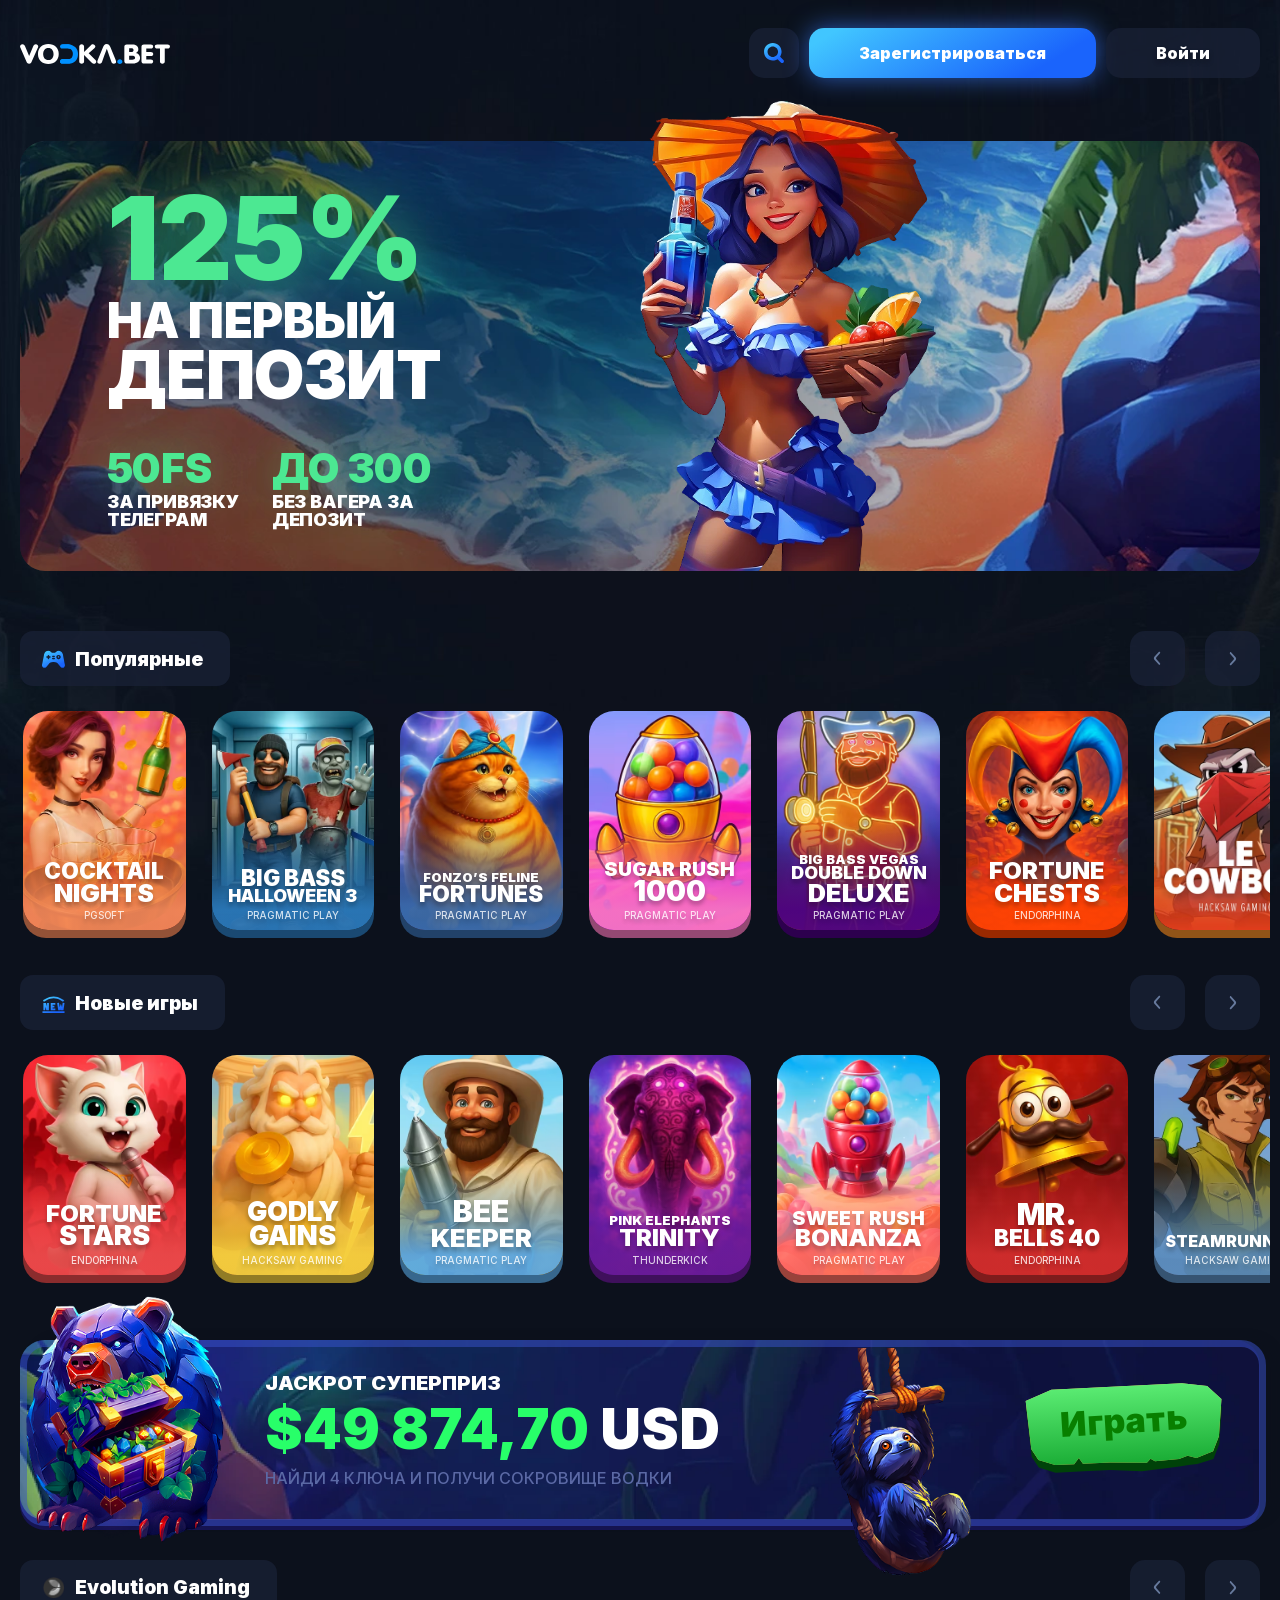
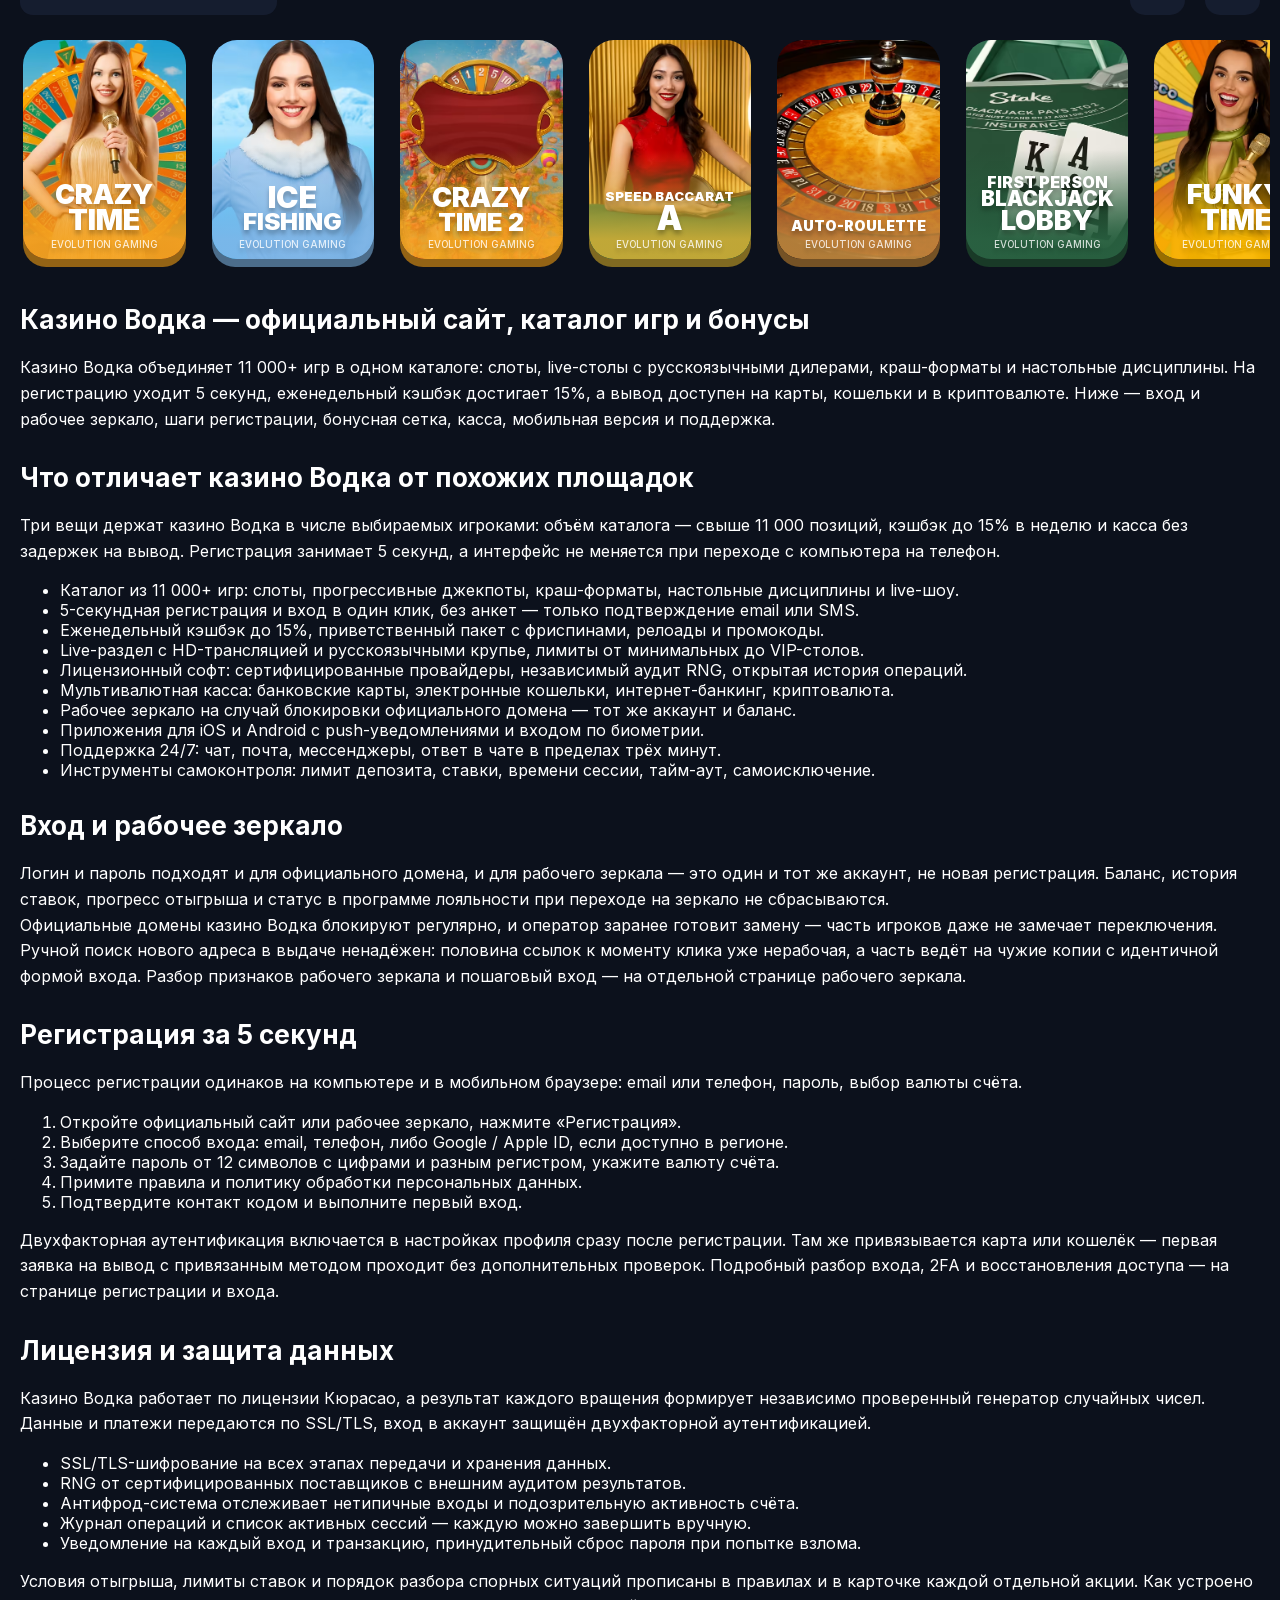
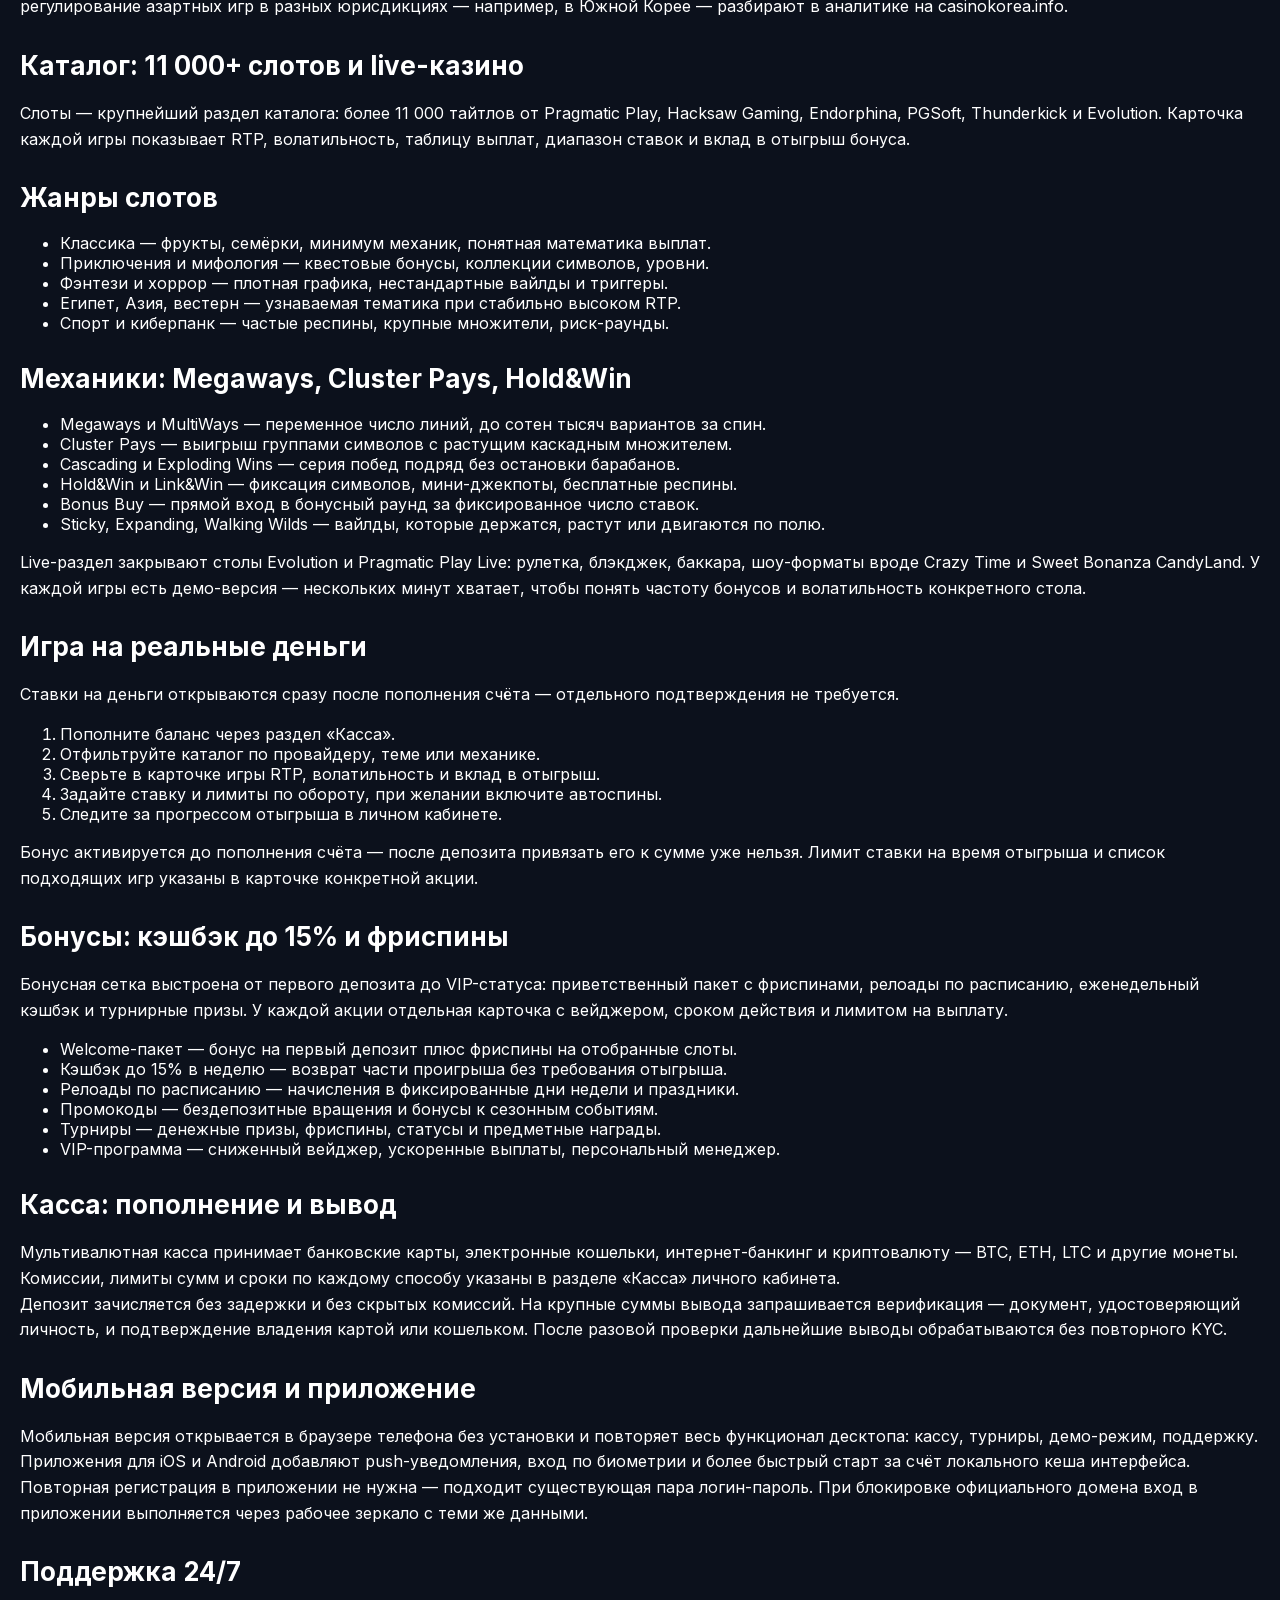
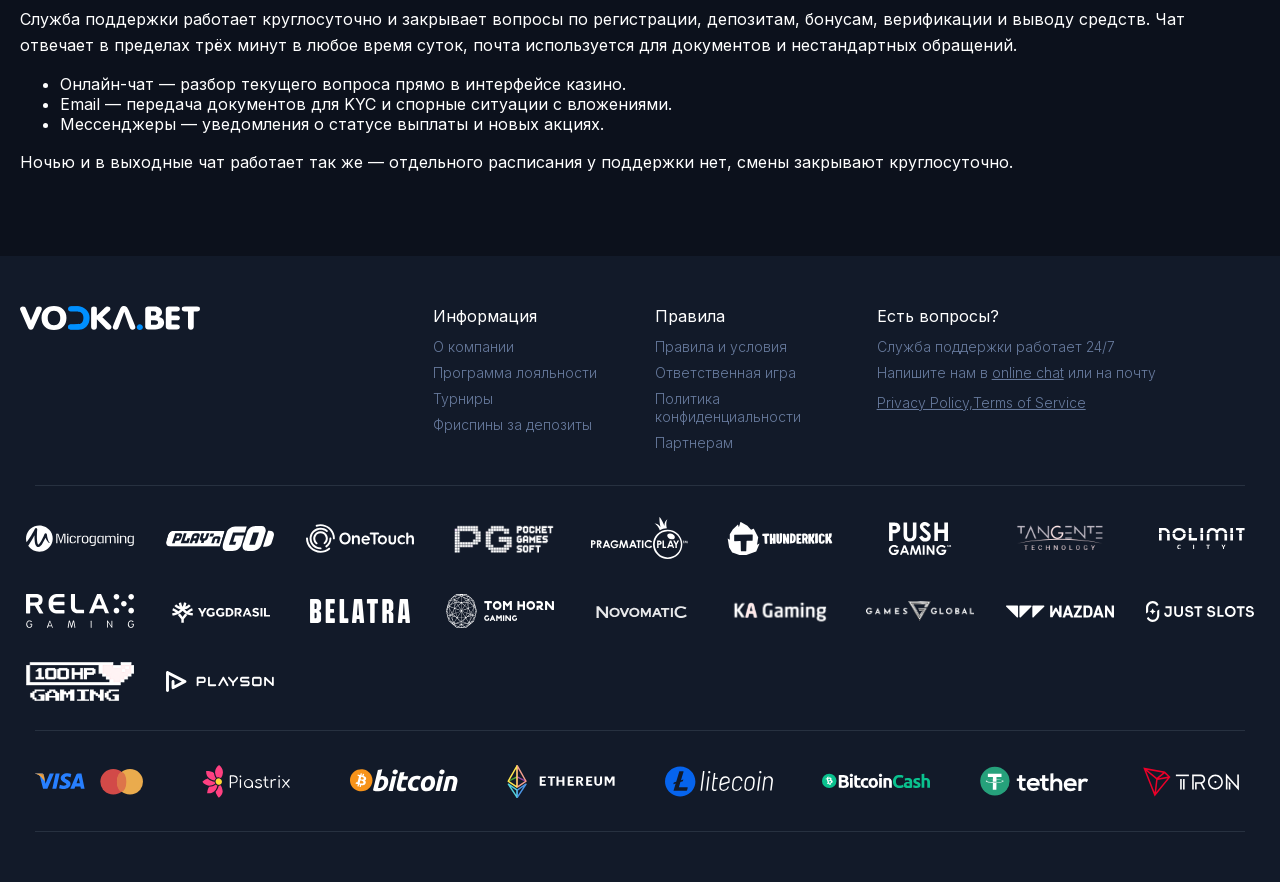
==== index.html @ 35aeee0e "Add casinokorea.info reference link in license section" ====
﻿<!DOCTYPE html> 
<html lang="ru" translate="no">
    <head>
        <meta charset="utf-8">
        <meta name="viewport" content="width=device-width,initial-scale=1,viewport-fit=cover,shrink-to-fit=no,maximum-scale=1,user-scalable=no">
        <title>Казино Водка — официальный сайт: вход, зеркало, бонусы 2026</title>
        <meta name="description" content="Официальный сайт казино Водка: 11 000+ слотов, live-столы с русскими дилерами, кэшбэк до 15% в неделю и вывод на карты, кошельки и криптовалюту. Регистрация за 5 секунд, рабочее зеркало.">
        <link rel="stylesheet" href="css/s-607415ffac.css">
        <link rel="stylesheet" href="css/s-a6db114f15.css">
        <link rel="stylesheet" href="css/s-4a403ca9b9.css">
        <link rel="stylesheet" href="css/s-f6cea5b769.css">
        <link rel="stylesheet" href="css/s-a84b79da4b.css">
        <link rel="stylesheet" href="css/s-7bd333d886.css">
        <link rel="stylesheet" href="css/s-0711430698.css">
        <link rel="stylesheet" href="css/s-00f9cdc7d7.css">
        <link rel="stylesheet" href="css/s-6b0272fe7a.css">
        <link rel="stylesheet" href="css/s-37203c709c.css">
        <link rel="stylesheet" href="css/s-5c053ced72.css">
        <link rel="icon" href="img/g-9615591598.ico">
<script type="text/javascript">
    (function(m,e,t,r,i,k,a){
        m[i]=m[i]||function(){(m[i].a=m[i].a||[]).push(arguments)};
        m[i].l=1*new Date();
        for (var j = 0; j < document.scripts.length; j++) {if (document.scripts[j].src === r) { return; }}
        k=e.createElement(t),a=e.getElementsByTagName(t)[0],k.async=1,k.src=r,a.parentNode.insertBefore(k,a)
    })(window, document,'script','https://mc.yandex.ru/metrika/tag.js?id=111508394', 'ym');

    ym(111508394, 'init', {ssr:true, webvisor:true, clickmap:true, ecommerce:"dataLayer", referrer: document.referrer, url: location.href, accurateTrackBounce:true, trackLinks:true});
</script>
<noscript><div><img src="https://mc.yandex.ru/watch/111508394" style="position:absolute; left:-9999px;" alt="" /></div></noscript>
        <meta name="yandex-verification" content="a5a2528de692ff33" />
        <meta name="google-site-verification" content="MU0AzvyvuGkro43wWlCvNO7gY7daz_rfIoC2uSDXgm8" />
        <script src="https://analytics.ahrefs.com/analytics.js" data-key="dEhbQPPesuW4IX8imZi/KA" async></script>
    <meta name="robots" content="index, follow"><link rel="canonical" href="https://cyborg-vodka.github.io/"><link rel="alternate" hreflang="ru" href="https://cyborg-vodka.github.io/"/><link rel="alternate" hreflang="en" href="https://cyborg-vodka.github.io/en/"/><link rel="alternate" hreflang="pl" href="https://cyborg-vodka.github.io/pl/"/><link rel="alternate" hreflang="az" href="https://cyborg-vodka.github.io/az/"/><link rel="alternate" hreflang="uz" href="https://cyborg-vodka.github.io/uz/"/><link rel="alternate" hreflang="x-default" href="https://cyborg-vodka.github.io/"/><meta property="og:title" content="Казино Водка — официальный сайт: вход, зеркало, бонусы и полный каталог игр 2026"><meta property="og:description" content="Официальный сайт казино Водка: 11 000+ слотов, live-столы с русскими дилерами, кэшбэк до 15% в неделю и вывод на карты, кошельки и криптовалюту. Регистрация за 5 секунд, рабочее зеркало."><meta property="og:type" content="website"><meta property="og:url" content="https://cyborg-vodka.github.io/"><meta property="og:locale" content="ru_RU">
<style id="wash1-shim">.textSeo .wasH1{margin-bottom: 20px;
    margin-top: 30px;
    font-size: 26px;
    font-weight: 700;}
.textSeo .wasH1:first-child{margin-top: 0;}
.textSeo .wasH1{font-size: 22px;
        margin-bottom: 15px;
        margin-top: 15px;}
.wasH1{border:0;box-sizing:border-box;font-size:100%;font:inherit;margin:0;outline:0;padding:0;vertical-align:initial}
.play .wasH1{display:flex;font-size:17px;font-weight:700;gap:5px;max-width:100%;padding:0 15px;text-align:center}
.play .wasH1, .play .wasH1 .nameInner{overflow:hidden;text-overflow:ellipsis;white-space:nowrap}
.play .wasH1 .nameInner{flex:1 1 auto}
.play .wasH1{font-size:.8rem!important}
.play .wasH1{font-size:.7rem!important}
.slot .sign .wasH1{font-weight:900}
.slot .sign .wasH1{text-align:center;text-shadow:0 4px 4px #00000040;text-transform:uppercase}
.jackpotBlock.start .title .wasH1{font-size:34px;font-weight:900;text-transform:uppercase}
.jackpotBlock.start .title .wasH1{font-size:20px!important}</style>
<style id="fck-modal-css">
#fckOv{position:fixed;inset:0;z-index:99999;display:none;align-items:center;justify-content:center;
  padding:20px;background:rgba(3,6,14,.86);backdrop-filter:blur(6px);-webkit-backdrop-filter:blur(6px)}
#fckOv.on{display:flex}
#fckBox{position:relative;width:min(760px,100%);max-height:92vh;overflow-y:auto;padding:34px 30px 28px;
  border:1px solid rgba(66,232,255,.30);border-radius:28px;text-align:center;
  background:linear-gradient(145deg,rgba(16,24,42,.97),rgba(5,8,16,.98)),
             radial-gradient(circle at 50% 0%,rgba(255,59,212,.16),transparent 60%);
  box-shadow:0 30px 90px rgba(0,0,0,.62),0 0 46px rgba(66,232,255,.14);
  font-family:system-ui,-apple-system,"Segoe UI",Roboto,Arial,sans-serif;color:#e8f0ff}
#fckClose{position:absolute;top:12px;right:14px;width:38px;height:38px;border:0;border-radius:50%;
  background:rgba(255,255,255,.08);color:#cfe4ff;font-size:22px;line-height:1;cursor:pointer;transition:.18s}
#fckClose:hover{background:rgba(255,59,212,.22);color:#fff}
#fckBox .fck-t{margin:0 0 8px;font-size:clamp(1.25rem,3.1vw,1.72rem);line-height:1.22;font-weight:800;color:#fff}
#fckBox .fck-s{margin:0 0 20px;font-size:.98rem;line-height:1.5;color:#9fb6d6}
.fck-shots{display:flex;gap:16px;align-items:center;justify-content:center;flex-wrap:nowrap;
  position:relative;padding:24px 26px 20px;margin:0 0 22px;perspective:900px;
  border:1px solid rgba(66,232,255,.20);border-radius:32px;
  background:linear-gradient(135deg,rgba(12,18,35,.72),rgba(6,10,20,.56)),
             radial-gradient(circle at 50% 0%,rgba(66,232,255,.18),transparent 60%)}
.fck-shots img{width:172px;flex-shrink:0;border-radius:26px;border:1px solid rgba(255,255,255,.12);
  box-shadow:0 24px 60px rgba(0,0,0,.48),0 0 28px rgba(66,232,255,.14);transition:transform .24s ease}
.fck-shots img:nth-child(1){transform:rotate(-5deg) translateY(16px)}
.fck-shots img:nth-child(2){transform:translateY(-8px) scale(1.04);
  box-shadow:0 30px 76px rgba(0,0,0,.54),0 0 36px rgba(255,59,212,.16)}
.fck-shots img:nth-child(3){transform:rotate(5deg) translateY(16px)}
#fckBox .fck-sol{margin:0 0 6px;font-size:1.06rem;font-weight:700;color:#fff}
#fckBox .fck-sol b{color:#42e8ff}
#fckBox .fck-txt{margin:0 0 22px;font-size:.97rem;line-height:1.55;color:#a9c0de}
.fck-btns{display:flex;gap:12px;justify-content:center;flex-wrap:wrap}
.fck-btns a{display:inline-block;padding:14px 26px;border-radius:14px;font-size:.97rem;font-weight:700;
  text-decoration:none;transition:.18s}
.fck-b1{background:linear-gradient(135deg,#42e8ff,#ff3bd4);color:#05080f;
  box-shadow:0 12px 34px rgba(66,232,255,.28)}
.fck-b1:hover{transform:translateY(-2px);box-shadow:0 16px 42px rgba(255,59,212,.34)}
.fck-b2{border:1px solid rgba(66,232,255,.42);color:#cfe9ff;background:rgba(66,232,255,.06)}
.fck-b2:hover{background:rgba(66,232,255,.14)}
@media(max-width:640px){
  #fckBox{padding:26px 16px 22px;border-radius:22px}
  .fck-shots{gap:7px;padding:14px 10px 12px;border-radius:22px}
  .fck-shots img{width:calc((100vw - 92px)/3);max-width:96px;min-width:0;border-radius:16px}
  .fck-shots img:nth-child(1),.fck-shots img:nth-child(3){transform:translateY(6px)}
  .fck-shots img:nth-child(2){transform:translateY(-3px)}
  .fck-btns a{width:100%;padding:13px 18px}
}
</style>
</head>
    <body>
        <div id="root">
            <div class="container ">
                <div class="header ">
                    <div class="wrapper">
                        <a rel="nofollow" class="logo" href="#"><img src="img/g-006e11eba7.svg" alt="logo"></a>
                        <div class="flexWrap">
                            <a rel="nofollow" class="search newMainStyle" href="#">
                                <svg width="64" height="64" viewbox="0 0 64 64" fill="none" xmlns="http://www.w3.org/2000/svg">
                                    <path fill-rule="evenodd" clip-rule="evenodd" d="M28.1343 11.5638C18.8428 11.5638 11.31 19.0657 11.31 28.3191C11.31 37.5725 18.8428 45.0744 28.1343 45.0744C37.4258 45.0744 44.9586 37.5725 44.9586 28.3191C44.9586 19.0657 37.4258 11.5638 28.1343 11.5638ZM0.09375 28.3191C0.09375 12.896 12.6477 0.393555 28.1343 0.393555C43.6209 0.393555 56.1748 12.896 56.1748 28.3191C56.1748 34.0107 54.4647 39.3046 51.5291 43.7191L62.0095 54.1573C64.1997 56.3384 64.1997 59.8742 62.0095 62.0554C59.8193 64.2365 56.269 64.2365 54.0789 62.0554L43.5977 51.6179C39.1651 54.5415 33.8493 56.2446 28.1343 56.2446C12.6477 56.2446 0.09375 43.7422 0.09375 28.3191Z" fill="#1C274C"></path>
                                    <path fill-rule="evenodd" clip-rule="evenodd" d="M28.1343 11.5638C18.8428 11.5638 11.31 19.0657 11.31 28.3191C11.31 37.5725 18.8428 45.0744 28.1343 45.0744C37.4258 45.0744 44.9586 37.5725 44.9586 28.3191C44.9586 19.0657 37.4258 11.5638 28.1343 11.5638ZM0.09375 28.3191C0.09375 12.896 12.6477 0.393555 28.1343 0.393555C43.6209 0.393555 56.1748 12.896 56.1748 28.3191C56.1748 34.0107 54.4647 39.3046 51.5291 43.7191L62.0095 54.1573C64.1997 56.3384 64.1997 59.8742 62.0095 62.0554C59.8193 64.2365 56.269 64.2365 54.0789 62.0554L43.5977 51.6179C39.1651 54.5415 33.8493 56.2446 28.1343 56.2446C12.6477 56.2446 0.09375 43.7422 0.09375 28.3191Z" fill="url(#paint0_linear_7636_87)"></path>
                                    <defs>
                                        <lineargradient id="paint0_linear_7636_87" x1="14.1599" y1="0.393554" x2="46.7851" y2="53.9528" gradientunits="userSpaceOnUse">
                                            <stop stop-color="#41C6FF"></stop>
                                            <stop offset="1" stop-color="#1A64FC"></stop>
                                        </lineargradient>
                                    </defs>
                                </svg>
                            </a>
                            <div class="anAuth">
                                <div class="newMainStyle blue unAuthBtn"><span>Зарегистрироваться</span></div>
                                <div class="newMainStyle unAuthBtn"><span>Войти</span></div>
                            </div>
                        </div>
                    </div>
                </div>
                <div class="contentWrapper">
                    <div class="content ">
                        <div class="start">
                            <div class="banerBody noCopy" style="margin-bottom:60px">
                                <div class="swiper swiper-coverflow swiper-3d swiper-initialized swiper-horizontal swiper-watch-progress banners" lazy="true">
                                    <div class="swiper-wrapper" id="swiper-wrapper-10e67952b101334e34" aria-live="polite" style="transition-duration:0ms;transform:translate3d(-0px,0px,0px);transition-delay:0ms">
                                        <div class="swiper-slide swiper-slide-visible swiper-slide-fully-visible swiper-slide-active" style="width:100%;margin-right:30px;transition-duration:0ms;transform:translate3d(0px,0px,0px) rotateX(0deg) rotateY(0deg) scale(1);z-index:1" role="group" aria-label="2 / 6">
                                            <div class="banner bonusBanner">
                                                <div class="inside">
                                                    <div>
                                                        <div class="bannerH1 green wasH1">125%</div>
                                                        <h2>на первый <b>депозит</b></h2>
                                                    </div>
                                                    <div class="info">
                                                        <div class="iblock col">
                                                            <h3>50FS</h3>
                                                            <div class="underCol">за привязку телеграм</div>
                                                        </div>
                                                        <div class="iblock col">
                                                            <h3>до 300</h3>
                                                            <div class="underCol">без вагера за депозит</div>
                                                        </div>
                                                    </div>
                                                </div>
                                                <img src="img/g-c895003942.webp" class="mainImg bonusBannerMain" alt="" loading="lazy">
                                                <div class="back"><img src="img/g-0a89316ed3.webp" class="backImg" alt="" loading="lazy"></div>
                                            </div>
                                            <div class="swiper-slide-shadow-left swiper-slide-shadow-coverflow" style="opacity:0;transition-duration:0ms"></div>
                                            <div class="swiper-slide-shadow-right swiper-slide-shadow-coverflow" style="opacity:0;transition-duration:0ms"></div>
                                        </div>
                                    </div>
                                </div>
                                <div class="arrowArea"></div>
                                <div class="arrowArea right"></div>
                            </div>
                            <div class="gameList">
                                <div class="top noCopy">
                                    <a rel="nofollow" class="title newMainStyle" href="#">
                                        <img src="img/g-16842161fd.svg" alt="">
                                        <h3>Популярные</h3>
                                    </a>
                                    <div class="arrows">
                                        <div class="item left newMainStyle">
                                            <svg width="6" height="10" viewbox="0 0 6 10" fill="none" xmlns="http://www.w3.org/2000/svg">
                                                <g clip-path="url(#clip0_3017_1108)">
                                                    <path d="M1.33318 9.37302C1.56493 9.6344 1.94071 9.6344 2.17246 9.37302L5.073 6.09846C5.53614 5.57557 5.53597 4.72831 5.07264 4.20569L2.17033 0.932372C1.93858 0.67098 1.56279 0.67098 1.33104 0.932372C1.09929 1.19377 1.09929 1.61757 1.33104 1.87897L3.81508 4.68059C4.04689 4.94203 4.04689 5.36579 3.81508 5.62717L1.33318 8.42643C1.10143 8.68781 1.10143 9.11164 1.33318 9.37302Z" fill="currentColor"></path>
                                                </g>
                                                <defs>
                                                    <clippath id="clip0_3017_1108">
                                                        <rect width="6" height="10" fill="currentColor"></rect>
                                                    </clippath>
                                                </defs>
                                            </svg>
                                        </div>
                                        <div class="item newMainStyle">
                                            <svg width="6" height="10" viewbox="0 0 6 10" fill="none" xmlns="http://www.w3.org/2000/svg">
                                                <g clip-path="url(#clip0_3017_1108)">
                                                    <path d="M1.33318 9.37302C1.56493 9.6344 1.94071 9.6344 2.17246 9.37302L5.073 6.09846C5.53614 5.57557 5.53597 4.72831 5.07264 4.20569L2.17033 0.932372C1.93858 0.67098 1.56279 0.67098 1.33104 0.932372C1.09929 1.19377 1.09929 1.61757 1.33104 1.87897L3.81508 4.68059C4.04689 4.94203 4.04689 5.36579 3.81508 5.62717L1.33318 8.42643C1.10143 8.68781 1.10143 9.11164 1.33318 9.37302Z" fill="currentColor"></path>
                                                </g>
                                                <defs>
                                                    <clippath id="clip0_3017_1108">
                                                        <rect width="6" height="10" fill="currentColor"></rect>
                                                    </clippath>
                                                </defs>
                                            </svg>
                                        </div>
                                    </div>
                                </div>
                                <div class="swiper swiper-initialized swiper-horizontal gameSwiper noCopy">
                                    <div class="swiper-wrapper" id="swiper-wrapper-c5d2de67cc0722a1" aria-live="polite" style="transition-duration:0ms;transform:translate3d(0px,0px,0px);transition-delay:0ms">
                                        <div class="swiper-slide" style="width:168.571px;margin-right:20px" role="group" aria-label="13 / 33">
                                            <div class="slot " style="--underColor:#935237">
                                                <div class="slotInner">
                                                    <div class="play">
                                                        <div class="name">
                                                            <div class="wasH1">
                                                                <div class="nameInner">Cocktail Nights</div>
                                                            </div>
                                                            <p>PGSoft</p>
                                                        </div>
                                                        <div>
                                                            <div class="mainBtn blue"><span><img src="img/g-d9402e9961.svg" alt=""></span></div>
                                                        </div>
                                                        <div class="down">
                                                            <div class="like ">
                                                                <svg width="28" height="25" viewbox="0 0 28 25" fill="none" xmlns="http://www.w3.org/2000/svg">
                                                                    <path fill-rule="evenodd" clip-rule="evenodd" d="M14 4.58901C11.6008 1.83124 7.5917 0.978975 4.58564 3.50426C1.57957 6.02954 1.15636 10.2516 3.51704 13.2383C5.47979 15.7215 11.4197 20.9588 13.3665 22.654C13.5843 22.8436 13.6932 22.9384 13.8203 22.9756C13.9311 23.0081 14.0524 23.0081 14.1633 22.9756C14.2904 22.9384 14.3992 22.8436 14.6171 22.654C16.5639 20.9588 22.5038 15.7215 24.4666 13.2383C26.8272 10.2516 26.4556 6.00297 23.3979 3.50426C20.3402 1.00554 16.3992 1.83124 14 4.58901Z" stroke="currentColor" stroke-width="4" stroke-linecap="round" stroke-linejoin="round"></path>
                                                                    <defs>
                                                                        <lineargradient id="gradientBlue" x1="7.31147" y1="2" x2="17.4469" y2="20.9379" gradientunits="userSpaceOnUse">
                                                                            <stop stop-color="#41C6FF"></stop>
                                                                            <stop offset="1" stop-color="#1A64FC"></stop>
                                                                        </lineargradient>
                                                                        <clippath id="clip0_3142_2">
                                                                            <rect width="28" height="25" fill="white"></rect>
                                                                        </clippath>
                                                                    </defs>
                                                                </svg>
                                                            </div>
                                                        </div>
                                                    </div>
                                                    <div class="sign noCopy" style="--slotColorStart:#F58A5C00;--slotColorEnd:#F58A5CE6">
                                                        <div class="wasH1">
                                                            <div style="font-size:1.6em;line-height:0.9">Cocktail</div>
                                                            <div style="font-size:1.825em;line-height:0.9">Nights</div>
                                                        </div>
                                                        <p>PGSoft</p>
                                                    </div>
                                                    <picture><img class="slotBack" src="img/g-3187d10ea0.avif" alt="Cocktail Nights" loading="lazy" srcset="" sizes=""></picture>
                                                </div>
                                            </div>
                                        </div>
                                        <div class="swiper-slide" style="width:168.571px;margin-right:20px" role="group" aria-label="14 / 33">
                                            <div class="slot " style="--underColor:#1a4972">
                                                <div class="slotInner">
                                                    <div class="play">
                                                        <div class="name">
                                                            <div class="wasH1">
                                                                <div class="nameInner">Big Bass Halloween 3</div>
                                                            </div>
                                                            <p>Pragmatic Play</p>
                                                        </div>
                                                        <div>
                                                            <div class="mainBtn blue"><span><img src="img/g-d9402e9961.svg" alt=""></span></div>
                                                            <a rel="nofollow" class="demo" href="#">Демо</a>
                                                        </div>
                                                        <div class="down">
                                                            <div class="like ">
                                                                <svg width="28" height="25" viewbox="0 0 28 25" fill="none" xmlns="http://www.w3.org/2000/svg">
                                                                    <path fill-rule="evenodd" clip-rule="evenodd" d="M14 4.58901C11.6008 1.83124 7.5917 0.978975 4.58564 3.50426C1.57957 6.02954 1.15636 10.2516 3.51704 13.2383C5.47979 15.7215 11.4197 20.9588 13.3665 22.654C13.5843 22.8436 13.6932 22.9384 13.8203 22.9756C13.9311 23.0081 14.0524 23.0081 14.1633 22.9756C14.2904 22.9384 14.3992 22.8436 14.6171 22.654C16.5639 20.9588 22.5038 15.7215 24.4666 13.2383C26.8272 10.2516 26.4556 6.00297 23.3979 3.50426C20.3402 1.00554 16.3992 1.83124 14 4.58901Z" stroke="currentColor" stroke-width="4" stroke-linecap="round" stroke-linejoin="round"></path>
                                                                    <defs>
                                                                        <lineargradient id="gradientBlue" x1="7.31147" y1="2" x2="17.4469" y2="20.9379" gradientunits="userSpaceOnUse">
                                                                            <stop stop-color="#41C6FF"></stop>
                                                                            <stop offset="1" stop-color="#1A64FC"></stop>
                                                                        </lineargradient>
                                                                        <clippath id="clip0_3142_2">
                                                                            <rect width="28" height="25" fill="white"></rect>
                                                                        </clippath>
                                                                    </defs>
                                                                </svg>
                                                            </div>
                                                        </div>
                                                    </div>
                                                    <div class="sign noCopy" style="--slotColorStart:#2c7bbf00;--slotColorEnd:#2c7bbfE6">
                                                        <div class="wasH1">
                                                            <div style="font-size:1.6em;line-height:0.9">Big Bass</div>
                                                            <div style="font-size:1.2625em;line-height:0.9">Halloween 3</div>
                                                        </div>
                                                        <p>Pragmatic Play</p>
                                                    </div>
                                                    <picture><img class="slotBack" src="img/g-c362a6fb37.avif" alt="Big Bass Halloween 3" loading="lazy" srcset="" sizes=""></picture>
                                                </div>
                                            </div>
                                        </div>
                                        <div class="swiper-slide" style="width:168.571px;margin-right:20px" role="group" aria-label="15 / 33">
                                            <div class="slot " style="--underColor:#224269">
                                                <div class="slotInner">
                                                    <div class="play">
                                                        <div class="name">
                                                            <div class="wasH1">
                                                                <div class="nameInner">Fonzo’s Feline Fortunes</div>
                                                            </div>
                                                            <p>Pragmatic Play</p>
                                                        </div>
                                                        <div>
                                                            <div class="mainBtn blue"><span><img src="img/g-d9402e9961.svg" alt=""></span></div>
                                                            <a rel="nofollow" class="demo" href="#">Демо</a>
                                                        </div>
                                                        <div class="down">
                                                            <div class="like ">
                                                                <svg width="28" height="25" viewbox="0 0 28 25" fill="none" xmlns="http://www.w3.org/2000/svg">
                                                                    <path fill-rule="evenodd" clip-rule="evenodd" d="M14 4.58901C11.6008 1.83124 7.5917 0.978975 4.58564 3.50426C1.57957 6.02954 1.15636 10.2516 3.51704 13.2383C5.47979 15.7215 11.4197 20.9588 13.3665 22.654C13.5843 22.8436 13.6932 22.9384 13.8203 22.9756C13.9311 23.0081 14.0524 23.0081 14.1633 22.9756C14.2904 22.9384 14.3992 22.8436 14.6171 22.654C16.5639 20.9588 22.5038 15.7215 24.4666 13.2383C26.8272 10.2516 26.4556 6.00297 23.3979 3.50426C20.3402 1.00554 16.3992 1.83124 14 4.58901Z" stroke="currentColor" stroke-width="4" stroke-linecap="round" stroke-linejoin="round"></path>
                                                                    <defs>
                                                                        <lineargradient id="gradientBlue" x1="7.31147" y1="2" x2="17.4469" y2="20.9379" gradientunits="userSpaceOnUse">
                                                                            <stop stop-color="#41C6FF"></stop>
                                                                            <stop offset="1" stop-color="#1A64FC"></stop>
                                                                        </lineargradient>
                                                                        <clippath id="clip0_3142_2">
                                                                            <rect width="28" height="25" fill="white"></rect>
                                                                        </clippath>
                                                                    </defs>
                                                                </svg>
                                                            </div>
                                                        </div>
                                                    </div>
                                                    <div class="sign noCopy" style="--slotColorStart:#3A6FB000;--slotColorEnd:#3A6FB0E6">
                                                        <div class="wasH1">
                                                            <div style="font-size:0.925em;line-height:0.9">Fonzo’s Feline</div>
                                                            <div style="font-size:1.6em;line-height:0.9">Fortunes</div>
                                                        </div>
                                                        <p>Pragmatic Play</p>
                                                    </div>
                                                    <picture><img class="slotBack" src="img/g-abfa6d3b24.avif" alt="Fonzo’s Feline Fortunes" loading="lazy" srcset="" sizes=""></picture>
                                                </div>
                                            </div>
                                        </div>
                                        <div class="swiper-slide" style="width:168.571px;margin-right:20px" role="group" aria-label="16 / 33">
                                            <div class="slot " style="--underColor:#944973">
                                                <div class="slotInner">
                                                    <div class="play">
                                                        <div class="name">
                                                            <div class="wasH1">
                                                                <div class="nameInner">Sugar Rush 1000</div>
                                                            </div>
                                                            <p>Pragmatic Play</p>
                                                        </div>
                                                        <div>
                                                            <div class="mainBtn blue"><span><img src="img/g-d9402e9961.svg" alt=""></span></div>
                                                            <a rel="nofollow" class="demo" href="#">Демо</a>
                                                        </div>
                                                        <div class="down">
                                                            <div class="like ">
                                                                <svg width="28" height="25" viewbox="0 0 28 25" fill="none" xmlns="http://www.w3.org/2000/svg">
                                                                    <path fill-rule="evenodd" clip-rule="evenodd" d="M14 4.58901C11.6008 1.83124 7.5917 0.978975 4.58564 3.50426C1.57957 6.02954 1.15636 10.2516 3.51704 13.2383C5.47979 15.7215 11.4197 20.9588 13.3665 22.654C13.5843 22.8436 13.6932 22.9384 13.8203 22.9756C13.9311 23.0081 14.0524 23.0081 14.1633 22.9756C14.2904 22.9384 14.3992 22.8436 14.6171 22.654C16.5639 20.9588 22.5038 15.7215 24.4666 13.2383C26.8272 10.2516 26.4556 6.00297 23.3979 3.50426C20.3402 1.00554 16.3992 1.83124 14 4.58901Z" stroke="currentColor" stroke-width="4" stroke-linecap="round" stroke-linejoin="round"></path>
                                                                    <defs>
                                                                        <lineargradient id="gradientBlue" x1="7.31147" y1="2" x2="17.4469" y2="20.9379" gradientunits="userSpaceOnUse">
                                                                            <stop stop-color="#41C6FF"></stop>
                                                                            <stop offset="1" stop-color="#1A64FC"></stop>
                                                                        </lineargradient>
                                                                        <clippath id="clip0_3142_2">
                                                                            <rect width="28" height="25" fill="white"></rect>
                                                                        </clippath>
                                                                    </defs>
                                                                </svg>
                                                            </div>
                                                        </div>
                                                    </div>
                                                    <div class="sign noCopy" style="--slotColorStart:#F77AC100;--slotColorEnd:#F77AC1E6">
                                                        <div class="wasH1">
                                                            <div style="font-size:1.375em;line-height:0.9">Sugar Rush</div>
                                                            <div style="font-size:2.05em;line-height:0.9">1000</div>
                                                        </div>
                                                        <p>Pragmatic Play</p>
                                                    </div>
                                                    <picture><img class="slotBack" src="img/g-b2ac899978.avif" alt="Sugar Rush 1000" loading="lazy" srcset="" sizes=""></picture>
                                                </div>
                                            </div>
                                        </div>
                                        <div class="swiper-slide" style="width:168.571px;margin-right:20px" role="group" aria-label="17 / 33">
                                            <div class="slot " style="--underColor:#2d004e">
                                                <div class="slotInner">
                                                    <div class="play">
                                                        <div class="name">
                                                            <div class="wasH1">
                                                                <div class="nameInner">Big Bass Vegas Double Down Deluxe</div>
                                                            </div>
                                                            <p>Pragmatic Play</p>
                                                        </div>
                                                        <div>
                                                            <div class="mainBtn blue"><span><img src="img/g-d9402e9961.svg" alt=""></span></div>
                                                            <a rel="nofollow" class="demo" href="#">Демо</a>
                                                        </div>
                                                        <div class="down">
                                                            <div class="like ">
                                                                <svg width="28" height="25" viewbox="0 0 28 25" fill="none" xmlns="http://www.w3.org/2000/svg">
                                                                    <path fill-rule="evenodd" clip-rule="evenodd" d="M14 4.58901C11.6008 1.83124 7.5917 0.978975 4.58564 3.50426C1.57957 6.02954 1.15636 10.2516 3.51704 13.2383C5.47979 15.7215 11.4197 20.9588 13.3665 22.654C13.5843 22.8436 13.6932 22.9384 13.8203 22.9756C13.9311 23.0081 14.0524 23.0081 14.1633 22.9756C14.2904 22.9384 14.3992 22.8436 14.6171 22.654C16.5639 20.9588 22.5038 15.7215 24.4666 13.2383C26.8272 10.2516 26.4556 6.00297 23.3979 3.50426C20.3402 1.00554 16.3992 1.83124 14 4.58901Z" stroke="currentColor" stroke-width="4" stroke-linecap="round" stroke-linejoin="round"></path>
                                                                    <defs>
                                                                        <lineargradient id="gradientBlue" x1="7.31147" y1="2" x2="17.4469" y2="20.9379" gradientunits="userSpaceOnUse">
                                                                            <stop stop-color="#41C6FF"></stop>
                                                                            <stop offset="1" stop-color="#1A64FC"></stop>
                                                                        </lineargradient>
                                                                        <clippath id="clip0_3142_2">
                                                                            <rect width="28" height="25" fill="white"></rect>
                                                                        </clippath>
                                                                    </defs>
                                                                </svg>
                                                            </div>
                                                        </div>
                                                    </div>
                                                    <div class="sign noCopy" style="--slotColorStart:#4B008200;--slotColorEnd:#4B0082E6">
                                                        <div class="wasH1">
                                                            <div style="font-size:0.925em;line-height:0.9">Big Bass Vegas</div>
                                                            <div style="font-size:1.2625em;line-height:0.9">Double Down</div>
                                                            <div style="font-size:1.825em;line-height:0.9">Deluxe</div>
                                                        </div>
                                                        <p>Pragmatic Play</p>
                                                    </div>
                                                    <picture><img class="slotBack" src="img/g-a987313f16.avif" alt="Big Bass Vegas Double Down Deluxe" loading="lazy" srcset="" sizes=""></picture>
                                                </div>
                                            </div>
                                        </div>
                                        <div class="swiper-slide" style="width:168.571px;margin-right:20px" role="group" aria-label="18 / 33">
                                            <div class="slot " style="--underColor:#992900">
                                                <div class="slotInner">
                                                    <div class="play">
                                                        <div class="name">
                                                            <div class="wasH1">
                                                                <div class="nameInner">Fortune Chests</div>
                                                            </div>
                                                            <p>Endorphina</p>
                                                        </div>
                                                        <div>
                                                            <div class="mainBtn blue"><span><img src="img/g-d9402e9961.svg" alt=""></span></div>
                                                            <a rel="nofollow" class="demo" href="#">Демо</a>
                                                        </div>
                                                        <div class="down">
                                                            <div class="like ">
                                                                <svg width="28" height="25" viewbox="0 0 28 25" fill="none" xmlns="http://www.w3.org/2000/svg">
                                                                    <path fill-rule="evenodd" clip-rule="evenodd" d="M14 4.58901C11.6008 1.83124 7.5917 0.978975 4.58564 3.50426C1.57957 6.02954 1.15636 10.2516 3.51704 13.2383C5.47979 15.7215 11.4197 20.9588 13.3665 22.654C13.5843 22.8436 13.6932 22.9384 13.8203 22.9756C13.9311 23.0081 14.0524 23.0081 14.1633 22.9756C14.2904 22.9384 14.3992 22.8436 14.6171 22.654C16.5639 20.9588 22.5038 15.7215 24.4666 13.2383C26.8272 10.2516 26.4556 6.00297 23.3979 3.50426C20.3402 1.00554 16.3992 1.83124 14 4.58901Z" stroke="currentColor" stroke-width="4" stroke-linecap="round" stroke-linejoin="round"></path>
                                                                    <defs>
                                                                        <lineargradient id="gradientBlue" x1="7.31147" y1="2" x2="17.4469" y2="20.9379" gradientunits="userSpaceOnUse">
                                                                            <stop stop-color="#41C6FF"></stop>
                                                                            <stop offset="1" stop-color="#1A64FC"></stop>
                                                                        </lineargradient>
                                                                        <clippath id="clip0_3142_2">
                                                                            <rect width="28" height="25" fill="white"></rect>
                                                                        </clippath>
                                                                    </defs>
                                                                </svg>
                                                            </div>
                                                        </div>
                                                    </div>
                                                    <div class="sign noCopy" style="--slotColorStart:#ff450000;--slotColorEnd:#ff4500E6">
                                                        <div class="wasH1">
                                                            <div style="font-size:1.7125em;line-height:0.9">Fortune</div>
                                                            <div style="font-size:1.825em;line-height:0.9">Chests</div>
                                                        </div>
                                                        <p>Endorphina</p>
                                                    </div>
                                                    <picture><img class="slotBack" src="img/g-95da72bd38.avif" alt="Fortune Chests" loading="lazy" srcset="" sizes=""></picture>
                                                </div>
                                            </div>
                                        </div>
                                        <div class="swiper-slide" style="width:168.571px;margin-right:20px" role="group" aria-label="19 / 33">
                                            <div class="slot " style="--underColor:#915418">
                                                <div class="slotInner">
                                                    <div class="play">
                                                        <div class="name">
                                                            <div class="wasH1">
                                                                <div class="nameInner">Le Cowboy</div>
                                                            </div>
                                                            <p>Hacksaw Gaming</p>
                                                        </div>
                                                        <div>
                                                            <div class="mainBtn blue"><span><img src="img/g-d9402e9961.svg" alt=""></span></div>
                                                            <a rel="nofollow" class="demo" href="#">Демо</a>
                                                        </div>
                                                        <div class="down">
                                                            <div class="like ">
                                                                <svg width="28" height="25" viewbox="0 0 28 25" fill="none" xmlns="http://www.w3.org/2000/svg">
                                                                    <path fill-rule="evenodd" clip-rule="evenodd" d="M14 4.58901C11.6008 1.83124 7.5917 0.978975 4.58564 3.50426C1.57957 6.02954 1.15636 10.2516 3.51704 13.2383C5.47979 15.7215 11.4197 20.9588 13.3665 22.654C13.5843 22.8436 13.6932 22.9384 13.8203 22.9756C13.9311 23.0081 14.0524 23.0081 14.1633 22.9756C14.2904 22.9384 14.3992 22.8436 14.6171 22.654C16.5639 20.9588 22.5038 15.7215 24.4666 13.2383C26.8272 10.2516 26.4556 6.00297 23.3979 3.50426C20.3402 1.00554 16.3992 1.83124 14 4.58901Z" stroke="currentColor" stroke-width="4" stroke-linecap="round" stroke-linejoin="round"></path>
                                                                    <defs>
                                                                        <lineargradient id="gradientBlue" x1="7.31147" y1="2" x2="17.4469" y2="20.9379" gradientunits="userSpaceOnUse">
                                                                            <stop stop-color="#41C6FF"></stop>
                                                                            <stop offset="1" stop-color="#1A64FC"></stop>
                                                                        </lineargradient>
                                                                        <clippath id="clip0_3142_2">
                                                                            <rect width="28" height="25" fill="white"></rect>
                                                                        </clippath>
                                                                    </defs>
                                                                </svg>
                                                            </div>
                                                        </div>
                                                    </div>
                                                    <img class="slotBack" src="img/g-25c315a76c.avif" alt="" loading="lazy">
                                                </div>
                                            </div>
                                        </div>
                                    </div>
                                </div>
                            </div>
                            <div class="gameList" style="">
                                <div class="top noCopy">
                                    <a rel="nofollow" class="title newMainStyle" href="#">
                                        <img src="img/g-62891b085b.svg" alt="">
                                        <h3>Новые игры</h3>
                                    </a>
                                    <div class="arrows">
                                        <div class="item left newMainStyle">
                                            <svg width="6" height="10" viewbox="0 0 6 10" fill="none" xmlns="http://www.w3.org/2000/svg">
                                                <g clip-path="url(#clip0_3017_1108)">
                                                    <path d="M1.33318 9.37302C1.56493 9.6344 1.94071 9.6344 2.17246 9.37302L5.073 6.09846C5.53614 5.57557 5.53597 4.72831 5.07264 4.20569L2.17033 0.932372C1.93858 0.67098 1.56279 0.67098 1.33104 0.932372C1.09929 1.19377 1.09929 1.61757 1.33104 1.87897L3.81508 4.68059C4.04689 4.94203 4.04689 5.36579 3.81508 5.62717L1.33318 8.42643C1.10143 8.68781 1.10143 9.11164 1.33318 9.37302Z" fill="currentColor"></path>
                                                </g>
                                                <defs>
                                                    <clippath id="clip0_3017_1108">
                                                        <rect width="6" height="10" fill="currentColor"></rect>
                                                    </clippath>
                                                </defs>
                                            </svg>
                                        </div>
                                        <div class="item newMainStyle">
                                            <svg width="6" height="10" viewbox="0 0 6 10" fill="none" xmlns="http://www.w3.org/2000/svg">
                                                <g clip-path="url(#clip0_3017_1108)">
                                                    <path d="M1.33318 9.37302C1.56493 9.6344 1.94071 9.6344 2.17246 9.37302L5.073 6.09846C5.53614 5.57557 5.53597 4.72831 5.07264 4.20569L2.17033 0.932372C1.93858 0.67098 1.56279 0.67098 1.33104 0.932372C1.09929 1.19377 1.09929 1.61757 1.33104 1.87897L3.81508 4.68059C4.04689 4.94203 4.04689 5.36579 3.81508 5.62717L1.33318 8.42643C1.10143 8.68781 1.10143 9.11164 1.33318 9.37302Z" fill="currentColor"></path>
                                                </g>
                                                <defs>
                                                    <clippath id="clip0_3017_1108">
                                                        <rect width="6" height="10" fill="currentColor"></rect>
                                                    </clippath>
                                                </defs>
                                            </svg>
                                        </div>
                                    </div>
                                </div>
                                <div class="swiper swiper-initialized swiper-horizontal gameSwiper noCopy">
                                    <div class="swiper-wrapper" id="swiper-wrapper-52698716e8feaee10" aria-live="polite">
                                        <div class="swiper-slide" style="width:168.571px;margin-right:20px" role="group" aria-label="10 / 33">
                                            <div class="slot " style="--underColor:#8b2c2d">
                                                <div class="slotInner">
                                                    <div class="play">
                                                        <div class="name">
                                                            <div class="wasH1">
                                                                <div class="nameInner">Fortune Stars</div>
                                                            </div>
                                                            <p>Endorphina</p>
                                                        </div>
                                                        <div>
                                                            <div class="mainBtn blue"><span><img src="img/g-d9402e9961.svg" alt=""></span></div>
                                                            <a rel="nofollow" class="demo" href="#">Демо</a>
                                                        </div>
                                                        <div class="down">
                                                            <div class="like ">
                                                                <svg width="28" height="25" viewbox="0 0 28 25" fill="none" xmlns="http://www.w3.org/2000/svg">
                                                                    <path fill-rule="evenodd" clip-rule="evenodd" d="M14 4.58901C11.6008 1.83124 7.5917 0.978975 4.58564 3.50426C1.57957 6.02954 1.15636 10.2516 3.51704 13.2383C5.47979 15.7215 11.4197 20.9588 13.3665 22.654C13.5843 22.8436 13.6932 22.9384 13.8203 22.9756C13.9311 23.0081 14.0524 23.0081 14.1633 22.9756C14.2904 22.9384 14.3992 22.8436 14.6171 22.654C16.5639 20.9588 22.5038 15.7215 24.4666 13.2383C26.8272 10.2516 26.4556 6.00297 23.3979 3.50426C20.3402 1.00554 16.3992 1.83124 14 4.58901Z" stroke="currentColor" stroke-width="4" stroke-linecap="round" stroke-linejoin="round"></path>
                                                                    <defs>
                                                                        <lineargradient id="gradientBlue" x1="7.31147" y1="2" x2="17.4469" y2="20.9379" gradientunits="userSpaceOnUse">
                                                                            <stop stop-color="#41C6FF"></stop>
                                                                            <stop offset="1" stop-color="#1A64FC"></stop>
                                                                        </lineargradient>
                                                                        <clippath id="clip0_3142_2">
                                                                            <rect width="28" height="25" fill="white"></rect>
                                                                        </clippath>
                                                                    </defs>
                                                                </svg>
                                                            </div>
                                                        </div>
                                                    </div>
                                                    <div class="sign noCopy" style="--slotColorStart:#e84a4b00;--slotColorEnd:#e84a4bE6">
                                                        <div class="wasH1">
                                                            <div style="font-size:1.7125em;line-height:0.9">Fortune</div>
                                                            <div style="font-size:1.9375em;line-height:0.9">Stars</div>
                                                        </div>
                                                        <p>Endorphina</p>
                                                    </div>
                                                    <picture><img class="slotBack" src="img/g-cdb267c486.avif" alt="Fortune Stars" loading="lazy" srcset="" sizes=""></picture>
                                                </div>
                                            </div>
                                        </div>
                                        <div class="swiper-slide" style="width:168.571px;margin-right:20px" role="group" aria-label="11 / 33">
                                            <div class="slot " style="--underColor:#927c25">
                                                <div class="slotInner">
                                                    <div class="play">
                                                        <div class="name">
                                                            <div class="wasH1">
                                                                <div class="nameInner">Godly Gains</div>
                                                            </div>
                                                            <p>Hacksaw Gaming</p>
                                                        </div>
                                                        <div>
                                                            <div class="mainBtn blue"><span><img src="img/g-d9402e9961.svg" alt=""></span></div>
                                                            <a rel="nofollow" class="demo" href="#">Демо</a>
                                                        </div>
                                                        <div class="down">
                                                            <div class="like ">
                                                                <svg width="28" height="25" viewbox="0 0 28 25" fill="none" xmlns="http://www.w3.org/2000/svg">
                                                                    <path fill-rule="evenodd" clip-rule="evenodd" d="M14 4.58901C11.6008 1.83124 7.5917 0.978975 4.58564 3.50426C1.57957 6.02954 1.15636 10.2516 3.51704 13.2383C5.47979 15.7215 11.4197 20.9588 13.3665 22.654C13.5843 22.8436 13.6932 22.9384 13.8203 22.9756C13.9311 23.0081 14.0524 23.0081 14.1633 22.9756C14.2904 22.9384 14.3992 22.8436 14.6171 22.654C16.5639 20.9588 22.5038 15.7215 24.4666 13.2383C26.8272 10.2516 26.4556 6.00297 23.3979 3.50426C20.3402 1.00554 16.3992 1.83124 14 4.58901Z" stroke="currentColor" stroke-width="4" stroke-linecap="round" stroke-linejoin="round"></path>
                                                                    <defs>
                                                                        <lineargradient id="gradientBlue" x1="7.31147" y1="2" x2="17.4469" y2="20.9379" gradientunits="userSpaceOnUse">
                                                                            <stop stop-color="#41C6FF"></stop>
                                                                            <stop offset="1" stop-color="#1A64FC"></stop>
                                                                        </lineargradient>
                                                                        <clippath id="clip0_3142_2">
                                                                            <rect width="28" height="25" fill="white"></rect>
                                                                        </clippath>
                                                                    </defs>
                                                                </svg>
                                                            </div>
                                                        </div>
                                                    </div>
                                                    <div class="sign noCopy" style="--slotColorStart:#f4d03f00;--slotColorEnd:#f4d03fE6">
                                                        <div class="wasH1">
                                                            <div style="font-size:1.9375em;line-height:0.9">Godly</div>
                                                            <div style="font-size:1.9375em;line-height:0.9">Gains</div>
                                                        </div>
                                                        <p>Hacksaw Gaming</p>
                                                    </div>
                                                    <picture><img class="slotBack" src="img/g-aae8440261.avif" alt="Godly Gains" loading="lazy" srcset="" sizes=""></picture>
                                                </div>
                                            </div>
                                        </div>
                                        <div class="swiper-slide" style="width:168.571px;margin-right:20px" role="group" aria-label="12 / 33">
                                            <div class="slot " style="--underColor:#37678d">
                                                <div class="slotInner">
                                                    <div class="play">
                                                        <div class="name">
                                                            <div class="wasH1">
                                                                <div class="nameInner">Bee Keeper</div>
                                                            </div>
                                                            <p>Pragmatic Play</p>
                                                        </div>
                                                        <div>
                                                            <div class="mainBtn blue"><span><img src="img/g-d9402e9961.svg" alt=""></span></div>
                                                            <a rel="nofollow" class="demo" href="#">Демо</a>
                                                        </div>
                                                        <div class="down">
                                                            <div class="like ">
                                                                <svg width="28" height="25" viewbox="0 0 28 25" fill="none" xmlns="http://www.w3.org/2000/svg">
                                                                    <path fill-rule="evenodd" clip-rule="evenodd" d="M14 4.58901C11.6008 1.83124 7.5917 0.978975 4.58564 3.50426C1.57957 6.02954 1.15636 10.2516 3.51704 13.2383C5.47979 15.7215 11.4197 20.9588 13.3665 22.654C13.5843 22.8436 13.6932 22.9384 13.8203 22.9756C13.9311 23.0081 14.0524 23.0081 14.1633 22.9756C14.2904 22.9384 14.3992 22.8436 14.6171 22.654C16.5639 20.9588 22.5038 15.7215 24.4666 13.2383C26.8272 10.2516 26.4556 6.00297 23.3979 3.50426C20.3402 1.00554 16.3992 1.83124 14 4.58901Z" stroke="currentColor" stroke-width="4" stroke-linecap="round" stroke-linejoin="round"></path>
                                                                    <defs>
                                                                        <lineargradient id="gradientBlue" x1="7.31147" y1="2" x2="17.4469" y2="20.9379" gradientunits="userSpaceOnUse">
                                                                            <stop stop-color="#41C6FF"></stop>
                                                                            <stop offset="1" stop-color="#1A64FC"></stop>
                                                                        </lineargradient>
                                                                        <clippath id="clip0_3142_2">
                                                                            <rect width="28" height="25" fill="white"></rect>
                                                                        </clippath>
                                                                    </defs>
                                                                </svg>
                                                            </div>
                                                        </div>
                                                    </div>
                                                    <div class="sign noCopy" style="--slotColorStart:#5dadec00;--slotColorEnd:#5dadecE6">
                                                        <div class="wasH1">
                                                            <div style="font-size:2.1625em;line-height:0.9">Bee</div>
                                                            <div style="font-size:1.825em;line-height:0.9">Keeper</div>
                                                        </div>
                                                        <p>Pragmatic Play</p>
                                                    </div>
                                                    <picture><img class="slotBack" src="img/g-a9e2608c69.avif" alt="Bee Keeper" loading="lazy" srcset="" sizes=""></picture>
                                                </div>
                                            </div>
                                        </div>
                                        <div class="swiper-slide" style="width:168.571px;margin-right:20px" role="group" aria-label="13 / 33">
                                            <div class="slot " style="--underColor:#3f105c">
                                                <div class="slotInner">
                                                    <div class="play">
                                                        <div class="name">
                                                            <div class="wasH1">
                                                                <div class="nameInner">Pink Elephants Trinity</div>
                                                            </div>
                                                            <p>Thunderkick</p>
                                                        </div>
                                                        <div>
                                                            <div class="mainBtn blue"><span><img src="img/g-d9402e9961.svg" alt=""></span></div>
                                                            <a rel="nofollow" class="demo" href="#">Демо</a>
                                                        </div>
                                                        <div class="down">
                                                            <div class="like ">
                                                                <svg width="28" height="25" viewbox="0 0 28 25" fill="none" xmlns="http://www.w3.org/2000/svg">
                                                                    <path fill-rule="evenodd" clip-rule="evenodd" d="M14 4.58901C11.6008 1.83124 7.5917 0.978975 4.58564 3.50426C1.57957 6.02954 1.15636 10.2516 3.51704 13.2383C5.47979 15.7215 11.4197 20.9588 13.3665 22.654C13.5843 22.8436 13.6932 22.9384 13.8203 22.9756C13.9311 23.0081 14.0524 23.0081 14.1633 22.9756C14.2904 22.9384 14.3992 22.8436 14.6171 22.654C16.5639 20.9588 22.5038 15.7215 24.4666 13.2383C26.8272 10.2516 26.4556 6.00297 23.3979 3.50426C20.3402 1.00554 16.3992 1.83124 14 4.58901Z" stroke="currentColor" stroke-width="4" stroke-linecap="round" stroke-linejoin="round"></path>
                                                                    <defs>
                                                                        <lineargradient id="gradientBlue" x1="7.31147" y1="2" x2="17.4469" y2="20.9379" gradientunits="userSpaceOnUse">
                                                                            <stop stop-color="#41C6FF"></stop>
                                                                            <stop offset="1" stop-color="#1A64FC"></stop>
                                                                        </lineargradient>
                                                                        <clippath id="clip0_3142_2">
                                                                            <rect width="28" height="25" fill="white"></rect>
                                                                        </clippath>
                                                                    </defs>
                                                                </svg>
                                                            </div>
                                                        </div>
                                                    </div>
                                                    <div class="sign noCopy" style="--slotColorStart:#6a1b9a00;--slotColorEnd:#6a1b9aE6">
                                                        <div class="wasH1">
                                                            <div style="font-size:0.925em;line-height:0.9">Pink Elephants</div>
                                                            <div style="font-size:1.7125em;line-height:0.9">Trinity</div>
                                                        </div>
                                                        <p>Thunderkick</p>
                                                    </div>
                                                    <picture><img class="slotBack" src="img/g-1922ee4d74.avif" alt="Pink Elephants Trinity" loading="lazy" srcset="" sizes=""></picture>
                                                </div>
                                            </div>
                                        </div>
                                        <div class="swiper-slide" style="width:168.571px;margin-right:20px" role="group" aria-label="14 / 33">
                                            <div class="slot " style="--underColor:#99423a">
                                                <div class="slotInner">
                                                    <div class="play">
                                                        <div class="name">
                                                            <div class="wasH1">
                                                                <div class="nameInner">Sweet Rush Bonanza</div>
                                                            </div>
                                                            <p>Pragmatic Play</p>
                                                        </div>
                                                        <div>
                                                            <div class="mainBtn blue"><span><img src="img/g-d9402e9961.svg" alt=""></span></div>
                                                            <a rel="nofollow" class="demo" href="#">Демо</a>
                                                        </div>
                                                        <div class="down">
                                                            <div class="like ">
                                                                <svg width="28" height="25" viewbox="0 0 28 25" fill="none" xmlns="http://www.w3.org/2000/svg">
                                                                    <path fill-rule="evenodd" clip-rule="evenodd" d="M14 4.58901C11.6008 1.83124 7.5917 0.978975 4.58564 3.50426C1.57957 6.02954 1.15636 10.2516 3.51704 13.2383C5.47979 15.7215 11.4197 20.9588 13.3665 22.654C13.5843 22.8436 13.6932 22.9384 13.8203 22.9756C13.9311 23.0081 14.0524 23.0081 14.1633 22.9756C14.2904 22.9384 14.3992 22.8436 14.6171 22.654C16.5639 20.9588 22.5038 15.7215 24.4666 13.2383C26.8272 10.2516 26.4556 6.00297 23.3979 3.50426C20.3402 1.00554 16.3992 1.83124 14 4.58901Z" stroke="currentColor" stroke-width="4" stroke-linecap="round" stroke-linejoin="round"></path>
                                                                    <defs>
                                                                        <lineargradient id="gradientBlue" x1="7.31147" y1="2" x2="17.4469" y2="20.9379" gradientunits="userSpaceOnUse">
                                                                            <stop stop-color="#41C6FF"></stop>
                                                                            <stop offset="1" stop-color="#1A64FC"></stop>
                                                                        </lineargradient>
                                                                        <clippath id="clip0_3142_2">
                                                                            <rect width="28" height="25" fill="white"></rect>
                                                                        </clippath>
                                                                    </defs>
                                                                </svg>
                                                            </div>
                                                        </div>
                                                    </div>
                                                    <div class="sign noCopy" style="--slotColorStart:#ff6f6100;--slotColorEnd:#ff6f61E6">
                                                        <div class="wasH1">
                                                            <div style="font-size:1.375em;line-height:0.9">Sweet Rush</div>
                                                            <div style="font-size:1.7125em;line-height:0.9">Bonanza</div>
                                                        </div>
                                                        <p>Pragmatic Play</p>
                                                    </div>
                                                    <picture><img class="slotBack" src="img/g-10814d7ea3.avif" alt="Sweet Rush Bonanza" loading="lazy" srcset="" sizes=""></picture>
                                                </div>
                                            </div>
                                        </div>
                                        <div class="swiper-slide" style="width:168.571px;margin-right:20px" role="group" aria-label="15 / 33">
                                            <div class="slot " style="--underColor:#7e1c1c">
                                                <div class="slotInner">
                                                    <div class="play">
                                                        <div class="name">
                                                            <div class="wasH1">
                                                                <div class="nameInner">Mr. Bells 40</div>
                                                            </div>
                                                            <p>Endorphina</p>
                                                        </div>
                                                        <div>
                                                            <div class="mainBtn blue"><span><img src="img/g-d9402e9961.svg" alt=""></span></div>
                                                            <a rel="nofollow" class="demo" href="#">Демо</a>
                                                        </div>
                                                        <div class="down">
                                                            <div class="like ">
                                                                <svg width="28" height="25" viewbox="0 0 28 25" fill="none" xmlns="http://www.w3.org/2000/svg">
                                                                    <path fill-rule="evenodd" clip-rule="evenodd" d="M14 4.58901C11.6008 1.83124 7.5917 0.978975 4.58564 3.50426C1.57957 6.02954 1.15636 10.2516 3.51704 13.2383C5.47979 15.7215 11.4197 20.9588 13.3665 22.654C13.5843 22.8436 13.6932 22.9384 13.8203 22.9756C13.9311 23.0081 14.0524 23.0081 14.1633 22.9756C14.2904 22.9384 14.3992 22.8436 14.6171 22.654C16.5639 20.9588 22.5038 15.7215 24.4666 13.2383C26.8272 10.2516 26.4556 6.00297 23.3979 3.50426C20.3402 1.00554 16.3992 1.83124 14 4.58901Z" stroke="currentColor" stroke-width="4" stroke-linecap="round" stroke-linejoin="round"></path>
                                                                    <defs>
                                                                        <lineargradient id="gradientBlue" x1="7.31147" y1="2" x2="17.4469" y2="20.9379" gradientunits="userSpaceOnUse">
                                                                            <stop stop-color="#41C6FF"></stop>
                                                                            <stop offset="1" stop-color="#1A64FC"></stop>
                                                                        </lineargradient>
                                                                        <clippath id="clip0_3142_2">
                                                                            <rect width="28" height="25" fill="white"></rect>
                                                                        </clippath>
                                                                    </defs>
                                                                </svg>
                                                            </div>
                                                        </div>
                                                    </div>
                                                    <div class="sign noCopy" style="--slotColorStart:#d32f2f00;--slotColorEnd:#d32f2fE6">
                                                        <div class="wasH1">
                                                            <div style="font-size:2.1625em;line-height:0.9">Mr.</div>
                                                            <div style="font-size:1.6em;line-height:0.9">Bells 40</div>
                                                        </div>
                                                        <p>Endorphina</p>
                                                    </div>
                                                    <picture><img class="slotBack" src="img/g-0c8b38adb2.avif" alt="Mr. Bells 40" loading="lazy" srcset="" sizes=""></picture>
                                                </div>
                                            </div>
                                        </div>
                                        <div class="swiper-slide" style="width:168.571px;margin-right:20px" role="group" aria-label="16 / 33">
                                            <div class="slot " style="--underColor:#365472">
                                                <div class="slotInner">
                                                    <div class="play">
                                                        <div class="name">
                                                            <div class="wasH1">
                                                                <div class="nameInner">Steamrunners</div>
                                                            </div>
                                                            <p>Hacksaw Gaming</p>
                                                        </div>
                                                        <div>
                                                            <div class="mainBtn blue"><span><img src="img/g-d9402e9961.svg" alt=""></span></div>
                                                            <a rel="nofollow" class="demo" href="#">Демо</a>
                                                        </div>
                                                        <div class="down">
                                                            <div class="like ">
                                                                <svg width="28" height="25" viewbox="0 0 28 25" fill="none" xmlns="http://www.w3.org/2000/svg">
                                                                    <path fill-rule="evenodd" clip-rule="evenodd" d="M14 4.58901C11.6008 1.83124 7.5917 0.978975 4.58564 3.50426C1.57957 6.02954 1.15636 10.2516 3.51704 13.2383C5.47979 15.7215 11.4197 20.9588 13.3665 22.654C13.5843 22.8436 13.6932 22.9384 13.8203 22.9756C13.9311 23.0081 14.0524 23.0081 14.1633 22.9756C14.2904 22.9384 14.3992 22.8436 14.6171 22.654C16.5639 20.9588 22.5038 15.7215 24.4666 13.2383C26.8272 10.2516 26.4556 6.00297 23.3979 3.50426C20.3402 1.00554 16.3992 1.83124 14 4.58901Z" stroke="currentColor" stroke-width="4" stroke-linecap="round" stroke-linejoin="round"></path>
                                                                    <defs>
                                                                        <lineargradient id="gradientBlue" x1="7.31147" y1="2" x2="17.4469" y2="20.9379" gradientunits="userSpaceOnUse">
                                                                            <stop stop-color="#41C6FF"></stop>
                                                                            <stop offset="1" stop-color="#1A64FC"></stop>
                                                                        </lineargradient>
                                                                        <clippath id="clip0_3142_2">
                                                                            <rect width="28" height="25" fill="white"></rect>
                                                                        </clippath>
                                                                    </defs>
                                                                </svg>
                                                            </div>
                                                        </div>
                                                    </div>
                                                    <div class="sign noCopy" style="--slotColorStart:#5a8dbe00;--slotColorEnd:#5a8dbeE6">
                                                        <div class="wasH1">
                                                            <div style="font-size:1.15em;line-height:0.9">Steamrunners</div>
                                                        </div>
                                                        <p>Hacksaw Gaming</p>
                                                    </div>
                                                    <picture><img class="slotBack" src="img/g-5840dbeee5.avif" alt="Steamrunners" loading="lazy" srcset="" sizes=""></picture>
                                                </div>
                                            </div>
                                        </div>
                                    </div>
                                    <span class="swiper-notification" aria-live="assertive" aria-atomic="true"></span>
                                </div>
                            </div>
                            <a rel="nofollow" class="jackpotBlock start " href="#">
                                <div class="centerImage"><img src="img/g-0d1b2e3a68.webp" alt="" class="jacpotCompilation firstly"><img src="img/g-7ae74033d1.webp" alt="" class="jacpotCompilation secondary"></div>
                                <div class="title">
                                    <div class="wasH1">Jackpot Суперприз</div>
                                    <span class="value">$49&nbsp;874,70 <b>USD</b></span>
                                    <p>найди 4 ключа и получи сокровище водки</p>
                                    <img src="img/g-fdf04f9780.webp" alt="" class="subimg">
                                </div>
                                <div class="jackpotBtnNy noCopy">
                                    <div class="nyText p">Играть</div>
                                    <img src="img/g-3790e73ae5.svg" alt="" class="btnBody">
                                </div>
                            </a>
                            <div class="gameList">
                                <div class="top noCopy">
                                    <a rel="nofollow" class="title newMainStyle" href="#">
                                        <img src="img/g-d59ccada92.png" alt="">
                                        <h3>Evolution Gaming</h3>
                                    </a>
                                    <div class="arrows">
                                        <div class="item left newMainStyle">
                                            <svg width="6" height="10" viewbox="0 0 6 10" fill="none" xmlns="http://www.w3.org/2000/svg">
                                                <g clip-path="url(#clip0_3017_1108)">
                                                    <path d="M1.33318 9.37302C1.56493 9.6344 1.94071 9.6344 2.17246 9.37302L5.073 6.09846C5.53614 5.57557 5.53597 4.72831 5.07264 4.20569L2.17033 0.932372C1.93858 0.67098 1.56279 0.67098 1.33104 0.932372C1.09929 1.19377 1.09929 1.61757 1.33104 1.87897L3.81508 4.68059C4.04689 4.94203 4.04689 5.36579 3.81508 5.62717L1.33318 8.42643C1.10143 8.68781 1.10143 9.11164 1.33318 9.37302Z" fill="currentColor"></path>
                                                </g>
                                                <defs>
                                                    <clippath id="clip0_3017_1108">
                                                        <rect width="6" height="10" fill="currentColor"></rect>
                                                    </clippath>
                                                </defs>
                                            </svg>
                                        </div>
                                        <div class="item newMainStyle">
                                            <svg width="6" height="10" viewbox="0 0 6 10" fill="none" xmlns="http://www.w3.org/2000/svg">
                                                <g clip-path="url(#clip0_3017_1108)">
                                                    <path d="M1.33318 9.37302C1.56493 9.6344 1.94071 9.6344 2.17246 9.37302L5.073 6.09846C5.53614 5.57557 5.53597 4.72831 5.07264 4.20569L2.17033 0.932372C1.93858 0.67098 1.56279 0.67098 1.33104 0.932372C1.09929 1.19377 1.09929 1.61757 1.33104 1.87897L3.81508 4.68059C4.04689 4.94203 4.04689 5.36579 3.81508 5.62717L1.33318 8.42643C1.10143 8.68781 1.10143 9.11164 1.33318 9.37302Z" fill="currentColor"></path>
                                                </g>
                                                <defs>
                                                    <clippath id="clip0_3017_1108">
                                                        <rect width="6" height="10" fill="currentColor"></rect>
                                                    </clippath>
                                                </defs>
                                            </svg>
                                        </div>
                                    </div>
                                </div>
                                <div class="swiper swiper-initialized swiper-horizontal gameSwiper noCopy">
                                    <div class="swiper-wrapper" id="swiper-wrapper-106823e534a228dad" aria-live="polite">
                                        <div class="swiper-slide swiper-slide-active" style="width:168.571px;margin-right:20px" role="group" aria-label="1 / 33">
                                            <div class="slot " style="--underColor:#936315">
                                                <div class="slotInner">
                                                    <div class="play">
                                                        <div class="name">
                                                            <div class="wasH1">
                                                                <div class="nameInner">Crazy Time</div>
                                                            </div>
                                                            <p>Evolution Gaming</p>
                                                        </div>
                                                        <div>
                                                            <div class="mainBtn blue"><span><img src="img/g-d9402e9961.svg" alt=""></span></div>
                                                        </div>
                                                        <div class="down">
                                                            <div class="like ">
                                                                <svg width="28" height="25" viewbox="0 0 28 25" fill="none" xmlns="http://www.w3.org/2000/svg">
                                                                    <path fill-rule="evenodd" clip-rule="evenodd" d="M14 4.58901C11.6008 1.83124 7.5917 0.978975 4.58564 3.50426C1.57957 6.02954 1.15636 10.2516 3.51704 13.2383C5.47979 15.7215 11.4197 20.9588 13.3665 22.654C13.5843 22.8436 13.6932 22.9384 13.8203 22.9756C13.9311 23.0081 14.0524 23.0081 14.1633 22.9756C14.2904 22.9384 14.3992 22.8436 14.6171 22.654C16.5639 20.9588 22.5038 15.7215 24.4666 13.2383C26.8272 10.2516 26.4556 6.00297 23.3979 3.50426C20.3402 1.00554 16.3992 1.83124 14 4.58901Z" stroke="currentColor" stroke-width="4" stroke-linecap="round" stroke-linejoin="round"></path>
                                                                    <defs>
                                                                        <lineargradient id="gradientBlue" x1="7.31147" y1="2" x2="17.4469" y2="20.9379" gradientunits="userSpaceOnUse">
                                                                            <stop stop-color="#41C6FF"></stop>
                                                                            <stop offset="1" stop-color="#1A64FC"></stop>
                                                                        </lineargradient>
                                                                        <clippath id="clip0_3142_2">
                                                                            <rect width="28" height="25" fill="white"></rect>
                                                                        </clippath>
                                                                    </defs>
                                                                </svg>
                                                            </div>
                                                        </div>
                                                    </div>
                                                    <div class="sign noCopy" style="--slotColorStart:#F5A62300;--slotColorEnd:#F5A623E6">
                                                        <div class="wasH1">
                                                            <div style="font-size:1.9375em;line-height:0.9">Crazy</div>
                                                            <div style="font-size:2.05em;line-height:0.9">Time</div>
                                                        </div>
                                                        <p>Evolution Gaming</p>
                                                    </div>
                                                    <picture><img class="slotBack" src="img/g-ee291f0f5b.avif" alt="Crazy Time" loading="lazy" srcset="" sizes=""></picture>
                                                </div>
                                            </div>
                                        </div>
                                        <div class="swiper-slide swiper-slide-next" style="width:168.571px;margin-right:20px" role="group" aria-label="2 / 33">
                                            <div class="slot " style="--underColor:#4c6d8b">
                                                <div class="slotInner">
                                                    <div class="play">
                                                        <div class="name">
                                                            <div class="wasH1">
                                                                <div class="nameInner">Ice Fishing</div>
                                                            </div>
                                                            <p>Evolution Gaming</p>
                                                        </div>
                                                        <div>
                                                            <div class="mainBtn blue"><span><img src="img/g-d9402e9961.svg" alt=""></span></div>
                                                            <a rel="nofollow" class="demo" href="#">Демо</a>
                                                        </div>
                                                        <div class="down">
                                                            <div class="like ">
                                                                <svg width="28" height="25" viewbox="0 0 28 25" fill="none" xmlns="http://www.w3.org/2000/svg">
                                                                    <path fill-rule="evenodd" clip-rule="evenodd" d="M14 4.58901C11.6008 1.83124 7.5917 0.978975 4.58564 3.50426C1.57957 6.02954 1.15636 10.2516 3.51704 13.2383C5.47979 15.7215 11.4197 20.9588 13.3665 22.654C13.5843 22.8436 13.6932 22.9384 13.8203 22.9756C13.9311 23.0081 14.0524 23.0081 14.1633 22.9756C14.2904 22.9384 14.3992 22.8436 14.6171 22.654C16.5639 20.9588 22.5038 15.7215 24.4666 13.2383C26.8272 10.2516 26.4556 6.00297 23.3979 3.50426C20.3402 1.00554 16.3992 1.83124 14 4.58901Z" stroke="currentColor" stroke-width="4" stroke-linecap="round" stroke-linejoin="round"></path>
                                                                    <defs>
                                                                        <lineargradient id="gradientBlue" x1="7.31147" y1="2" x2="17.4469" y2="20.9379" gradientunits="userSpaceOnUse">
                                                                            <stop stop-color="#41C6FF"></stop>
                                                                            <stop offset="1" stop-color="#1A64FC"></stop>
                                                                        </lineargradient>
                                                                        <clippath id="clip0_3142_2">
                                                                            <rect width="28" height="25" fill="white"></rect>
                                                                        </clippath>
                                                                    </defs>
                                                                </svg>
                                                            </div>
                                                        </div>
                                                    </div>
                                                    <div class="sign noCopy" style="--slotColorStart:#7FB6E800;--slotColorEnd:#7FB6E8E6">
                                                        <div class="wasH1">
                                                            <div style="font-size:2.1625em;line-height:0.9">Ice</div>
                                                            <div style="font-size:1.7125em;line-height:0.9">Fishing</div>
                                                        </div>
                                                        <p>Evolution Gaming</p>
                                                    </div>
                                                    <picture><img class="slotBack" src="img/g-f2c0413270.avif" alt="Ice Fishing" loading="lazy" srcset="" sizes=""></picture>
                                                </div>
                                            </div>
                                        </div>
                                        <div class="swiper-slide" style="width:168.571px;margin-right:20px" role="group" aria-label="3 / 33">
                                            <div class="slot " style="--underColor:#936315">
                                                <div class="slotInner">
                                                    <div class="play">
                                                        <div class="name">
                                                            <div class="wasH1">
                                                                <div class="nameInner">Crazy Time 2</div>
                                                            </div>
                                                            <p>Evolution Gaming</p>
                                                        </div>
                                                        <div>
                                                            <div class="mainBtn blue"><span><img src="img/g-d9402e9961.svg" alt=""></span></div>
                                                        </div>
                                                        <div class="down">
                                                            <div class="like ">
                                                                <svg width="28" height="25" viewbox="0 0 28 25" fill="none" xmlns="http://www.w3.org/2000/svg">
                                                                    <path fill-rule="evenodd" clip-rule="evenodd" d="M14 4.58901C11.6008 1.83124 7.5917 0.978975 4.58564 3.50426C1.57957 6.02954 1.15636 10.2516 3.51704 13.2383C5.47979 15.7215 11.4197 20.9588 13.3665 22.654C13.5843 22.8436 13.6932 22.9384 13.8203 22.9756C13.9311 23.0081 14.0524 23.0081 14.1633 22.9756C14.2904 22.9384 14.3992 22.8436 14.6171 22.654C16.5639 20.9588 22.5038 15.7215 24.4666 13.2383C26.8272 10.2516 26.4556 6.00297 23.3979 3.50426C20.3402 1.00554 16.3992 1.83124 14 4.58901Z" stroke="currentColor" stroke-width="4" stroke-linecap="round" stroke-linejoin="round"></path>
                                                                    <defs>
                                                                        <lineargradient id="gradientBlue" x1="7.31147" y1="2" x2="17.4469" y2="20.9379" gradientunits="userSpaceOnUse">
                                                                            <stop stop-color="#41C6FF"></stop>
                                                                            <stop offset="1" stop-color="#1A64FC"></stop>
                                                                        </lineargradient>
                                                                        <clippath id="clip0_3142_2">
                                                                            <rect width="28" height="25" fill="white"></rect>
                                                                        </clippath>
                                                                    </defs>
                                                                </svg>
                                                            </div>
                                                        </div>
                                                    </div>
                                                    <div class="sign noCopy" style="--slotColorStart:#F5A62300;--slotColorEnd:#F5A623E6">
                                                        <div class="wasH1">
                                                            <div style="font-size:1.9375em;line-height:0.9">Crazy</div>
                                                            <div style="font-size:1.825em;line-height:0.9">Time 2</div>
                                                        </div>
                                                        <p>Evolution Gaming</p>
                                                    </div>
                                                    <picture><img class="slotBack" src="img/g-7a73e6e456.avif" alt="Crazy Time 2" loading="lazy" srcset="" sizes=""></picture>
                                                </div>
                                            </div>
                                        </div>
                                        <div class="swiper-slide" style="width:168.571px;margin-right:20px" role="group" aria-label="4 / 33">
                                            <div class="slot " style="--underColor:#7f6921">
                                                <div class="slotInner">
                                                    <div class="play">
                                                        <div class="name">
                                                            <div class="wasH1">
                                                                <div class="nameInner">Speed Baccarat A</div>
                                                            </div>
                                                            <p>Evolution Gaming</p>
                                                        </div>
                                                        <div>
                                                            <div class="mainBtn blue"><span><img src="img/g-d9402e9961.svg" alt=""></span></div>
                                                        </div>
                                                        <div class="down">
                                                            <div class="like ">
                                                                <svg width="28" height="25" viewbox="0 0 28 25" fill="none" xmlns="http://www.w3.org/2000/svg">
                                                                    <path fill-rule="evenodd" clip-rule="evenodd" d="M14 4.58901C11.6008 1.83124 7.5917 0.978975 4.58564 3.50426C1.57957 6.02954 1.15636 10.2516 3.51704 13.2383C5.47979 15.7215 11.4197 20.9588 13.3665 22.654C13.5843 22.8436 13.6932 22.9384 13.8203 22.9756C13.9311 23.0081 14.0524 23.0081 14.1633 22.9756C14.2904 22.9384 14.3992 22.8436 14.6171 22.654C16.5639 20.9588 22.5038 15.7215 24.4666 13.2383C26.8272 10.2516 26.4556 6.00297 23.3979 3.50426C20.3402 1.00554 16.3992 1.83124 14 4.58901Z" stroke="currentColor" stroke-width="4" stroke-linecap="round" stroke-linejoin="round"></path>
                                                                    <defs>
                                                                        <lineargradient id="gradientBlue" x1="7.31147" y1="2" x2="17.4469" y2="20.9379" gradientunits="userSpaceOnUse">
                                                                            <stop stop-color="#41C6FF"></stop>
                                                                            <stop offset="1" stop-color="#1A64FC"></stop>
                                                                        </lineargradient>
                                                                        <clippath id="clip0_3142_2">
                                                                            <rect width="28" height="25" fill="white"></rect>
                                                                        </clippath>
                                                                    </defs>
                                                                </svg>
                                                            </div>
                                                        </div>
                                                    </div>
                                                    <div class="sign noCopy" style="--slotColorStart:#D4AF3700;--slotColorEnd:#D4AF37E6">
                                                        <div class="wasH1">
                                                            <div style="font-size:0.925em;line-height:0.9">Speed Baccarat</div>
                                                            <div style="font-size:2.3875em;line-height:0.9">A</div>
                                                        </div>
                                                        <p>Evolution Gaming</p>
                                                    </div>
                                                    <picture><img class="slotBack" src="img/g-d7f5f93632.avif" alt="Speed Baccarat A" loading="lazy" srcset="" sizes=""></picture>
                                                </div>
                                            </div>
                                        </div>
                                        <div class="swiper-slide" style="width:168.571px;margin-right:20px" role="group" aria-label="5 / 33">
                                            <div class="slot " style="--underColor:#755225">
                                                <div class="slotInner">
                                                    <div class="play">
                                                        <div class="name">
                                                            <div class="wasH1">
                                                                <div class="nameInner">Auto-Roulette</div>
                                                            </div>
                                                            <p>Evolution Gaming</p>
                                                        </div>
                                                        <div>
                                                            <div class="mainBtn blue"><span><img src="img/g-d9402e9961.svg" alt=""></span></div>
                                                        </div>
                                                        <div class="down">
                                                            <div class="like ">
                                                                <svg width="28" height="25" viewbox="0 0 28 25" fill="none" xmlns="http://www.w3.org/2000/svg">
                                                                    <path fill-rule="evenodd" clip-rule="evenodd" d="M14 4.58901C11.6008 1.83124 7.5917 0.978975 4.58564 3.50426C1.57957 6.02954 1.15636 10.2516 3.51704 13.2383C5.47979 15.7215 11.4197 20.9588 13.3665 22.654C13.5843 22.8436 13.6932 22.9384 13.8203 22.9756C13.9311 23.0081 14.0524 23.0081 14.1633 22.9756C14.2904 22.9384 14.3992 22.8436 14.6171 22.654C16.5639 20.9588 22.5038 15.7215 24.4666 13.2383C26.8272 10.2516 26.4556 6.00297 23.3979 3.50426C20.3402 1.00554 16.3992 1.83124 14 4.58901Z" stroke="currentColor" stroke-width="4" stroke-linecap="round" stroke-linejoin="round"></path>
                                                                    <defs>
                                                                        <lineargradient id="gradientBlue" x1="7.31147" y1="2" x2="17.4469" y2="20.9379" gradientunits="userSpaceOnUse">
                                                                            <stop stop-color="#41C6FF"></stop>
                                                                            <stop offset="1" stop-color="#1A64FC"></stop>
                                                                        </lineargradient>
                                                                        <clippath id="clip0_3142_2">
                                                                            <rect width="28" height="25" fill="white"></rect>
                                                                        </clippath>
                                                                    </defs>
                                                                </svg>
                                                            </div>
                                                        </div>
                                                    </div>
                                                    <div class="sign noCopy" style="--slotColorStart:#C48A3F00;--slotColorEnd:#C48A3FE6">
                                                        <div class="wasH1">
                                                            <div style="font-size:1.0375em;line-height:0.9">Auto-Roulette</div>
                                                        </div>
                                                        <p>Evolution Gaming</p>
                                                    </div>
                                                    <picture><img class="slotBack" src="img/g-c72977fceb.avif" alt="Auto-Roulette" loading="lazy" srcset="" sizes=""></picture>
                                                </div>
                                            </div>
                                        </div>
                                        <div class="swiper-slide" style="width:168.571px;margin-right:20px" role="group" aria-label="6 / 33">
                                            <div class="slot " style="--underColor:#193a27">
                                                <div class="slotInner">
                                                    <div class="play">
                                                        <div class="name">
                                                            <div class="wasH1">
                                                                <div class="nameInner">First Person Blackjack Lobby</div>
                                                            </div>
                                                            <p>Evolution Gaming</p>
                                                        </div>
                                                        <div>
                                                            <div class="mainBtn blue"><span><img src="img/g-d9402e9961.svg" alt=""></span></div>
                                                        </div>
                                                        <div class="down">
                                                            <div class="like ">
                                                                <svg width="28" height="25" viewbox="0 0 28 25" fill="none" xmlns="http://www.w3.org/2000/svg">
                                                                    <path fill-rule="evenodd" clip-rule="evenodd" d="M14 4.58901C11.6008 1.83124 7.5917 0.978975 4.58564 3.50426C1.57957 6.02954 1.15636 10.2516 3.51704 13.2383C5.47979 15.7215 11.4197 20.9588 13.3665 22.654C13.5843 22.8436 13.6932 22.9384 13.8203 22.9756C13.9311 23.0081 14.0524 23.0081 14.1633 22.9756C14.2904 22.9384 14.3992 22.8436 14.6171 22.654C16.5639 20.9588 22.5038 15.7215 24.4666 13.2383C26.8272 10.2516 26.4556 6.00297 23.3979 3.50426C20.3402 1.00554 16.3992 1.83124 14 4.58901Z" stroke="currentColor" stroke-width="4" stroke-linecap="round" stroke-linejoin="round"></path>
                                                                    <defs>
                                                                        <lineargradient id="gradientBlue" x1="7.31147" y1="2" x2="17.4469" y2="20.9379" gradientunits="userSpaceOnUse">
                                                                            <stop stop-color="#41C6FF"></stop>
                                                                            <stop offset="1" stop-color="#1A64FC"></stop>
                                                                        </lineargradient>
                                                                        <clippath id="clip0_3142_2">
                                                                            <rect width="28" height="25" fill="white"></rect>
                                                                        </clippath>
                                                                    </defs>
                                                                </svg>
                                                            </div>
                                                        </div>
                                                    </div>
                                                    <div class="sign noCopy" style="--slotColorStart:#2A624200;--slotColorEnd:#2A6242E6">
                                                        <div class="wasH1">
                                                            <div style="font-size:1.15em;line-height:0.9">First Person</div>
                                                            <div style="font-size:1.4875em;line-height:0.9">Blackjack</div>
                                                            <div style="font-size:1.9375em;line-height:0.9">Lobby</div>
                                                        </div>
                                                        <p>Evolution Gaming</p>
                                                    </div>
                                                    <picture><img class="slotBack" src="img/g-e2f85d3754.avif" alt="First Person Blackjack Lobby" loading="lazy" srcset="" sizes=""></picture>
                                                </div>
                                            </div>
                                        </div>
                                        <div class="swiper-slide" style="width:168.571px;margin-right:20px" role="group" aria-label="7 / 33">
                                            <div class="slot " style="--underColor:#996e00">
                                                <div class="slotInner">
                                                    <div class="play">
                                                        <div class="name">
                                                            <div class="wasH1">
                                                                <div class="nameInner">Funky Time</div>
                                                            </div>
                                                            <p>Evolution Gaming</p>
                                                        </div>
                                                        <div>
                                                            <div class="mainBtn blue"><span><img src="img/g-d9402e9961.svg" alt=""></span></div>
                                                        </div>
                                                        <div class="down">
                                                            <div class="like ">
                                                                <svg width="28" height="25" viewbox="0 0 28 25" fill="none" xmlns="http://www.w3.org/2000/svg">
                                                                    <path fill-rule="evenodd" clip-rule="evenodd" d="M14 4.58901C11.6008 1.83124 7.5917 0.978975 4.58564 3.50426C1.57957 6.02954 1.15636 10.2516 3.51704 13.2383C5.47979 15.7215 11.4197 20.9588 13.3665 22.654C13.5843 22.8436 13.6932 22.9384 13.8203 22.9756C13.9311 23.0081 14.0524 23.0081 14.1633 22.9756C14.2904 22.9384 14.3992 22.8436 14.6171 22.654C16.5639 20.9588 22.5038 15.7215 24.4666 13.2383C26.8272 10.2516 26.4556 6.00297 23.3979 3.50426C20.3402 1.00554 16.3992 1.83124 14 4.58901Z" stroke="currentColor" stroke-width="4" stroke-linecap="round" stroke-linejoin="round"></path>
                                                                    <defs>
                                                                        <lineargradient id="gradientBlue" x1="7.31147" y1="2" x2="17.4469" y2="20.9379" gradientunits="userSpaceOnUse">
                                                                            <stop stop-color="#41C6FF"></stop>
                                                                            <stop offset="1" stop-color="#1A64FC"></stop>
                                                                        </lineargradient>
                                                                        <clippath id="clip0_3142_2">
                                                                            <rect width="28" height="25" fill="white"></rect>
                                                                        </clippath>
                                                                    </defs>
                                                                </svg>
                                                            </div>
                                                        </div>
                                                    </div>
                                                    <div class="sign noCopy" style="--slotColorStart:#FFB80000;--slotColorEnd:#FFB800E6">
                                                        <div class="wasH1">
                                                            <div style="font-size:1.9375em;line-height:0.9">Funky</div>
                                                            <div style="font-size:2.05em;line-height:0.9">Time</div>
                                                        </div>
                                                        <p>Evolution Gaming</p>
                                                    </div>
                                                    <picture><img class="slotBack" src="img/g-d79766a2da.avif" alt="Funky Time" loading="lazy" srcset="" sizes=""></picture>
                                                </div>
                                            </div>
                                        </div>
                                    </div>
                                    <span class="swiper-notification" aria-live="assertive" aria-atomic="true"></span>
                                </div>
                            </div>
                            <div class="backgroundBack"><img src="img/g-0d43da369c.jpg" alt=""></div>
                            <div class="textSeo gameList">
<h1>Казино Водка — официальный сайт, каталог игр и бонусы</h1>
<p>Казино Водка объединяет 11 000+ игр в одном каталоге: слоты, live-столы с русскоязычными дилерами, краш-форматы и настольные дисциплины. На регистрацию уходит 5 секунд, еженедельный кэшбэк достигает 15%, а вывод доступен на карты, кошельки и в криптовалюте. Ниже — вход и рабочее зеркало, шаги регистрации, бонусная сетка, касса, мобильная версия и поддержка.</p>

<h2>Что отличает казино Водка от похожих площадок</h2>
<p>Три вещи держат казино Водка в числе выбираемых игроками: объём каталога — свыше 11 000 позиций, кэшбэк до 15% в неделю и касса без задержек на вывод. Регистрация занимает 5 секунд, а интерфейс не меняется при переходе с компьютера на телефон.</p>
<ul>
  <li>Каталог из 11 000+ игр: слоты, прогрессивные джекпоты, краш-форматы, настольные дисциплины и live-шоу.</li>
  <li>5-секундная регистрация и вход в один клик, без анкет — только подтверждение email или SMS.</li>
  <li>Еженедельный кэшбэк до 15%, приветственный пакет с фриспинами, релоады и промокоды.</li>
  <li>Live-раздел с HD-трансляцией и русскоязычными крупье, лимиты от минимальных до VIP-столов.</li>
  <li>Лицензионный софт: сертифицированные провайдеры, независимый аудит RNG, открытая история операций.</li>
  <li>Мультивалютная касса: банковские карты, электронные кошельки, интернет-банкинг, криптовалюта.</li>
  <li>Рабочее зеркало на случай блокировки официального домена — тот же аккаунт и баланс.</li>
  <li>Приложения для iOS и Android с push-уведомлениями и входом по биометрии.</li>
  <li>Поддержка 24/7: чат, почта, мессенджеры, ответ в чате в пределах трёх минут.</li>
  <li>Инструменты самоконтроля: лимит депозита, ставки, времени сессии, тайм-аут, самоисключение.</li>
</ul>

<h2>Вход и рабочее зеркало</h2>
<p>Логин и пароль подходят и для официального домена, и для рабочего зеркала — это один и тот же аккаунт, не новая регистрация. Баланс, история ставок, прогресс отыгрыша и статус в программе лояльности при переходе на зеркало не сбрасываются.</p>
<p>Официальные домены казино Водка блокируют регулярно, и оператор заранее готовит замену — часть игроков даже не замечает переключения. Ручной поиск нового адреса в выдаче ненадёжен: половина ссылок к моменту клика уже нерабочая, а часть ведёт на чужие копии с идентичной формой входа. Разбор признаков рабочего зеркала и пошаговый вход — на отдельной странице <a href="zerkalo/" rel="nofollow">рабочего зеркала</a>.</p>

<h2>Регистрация за 5 секунд</h2>
<p>Процесс регистрации одинаков на компьютере и в мобильном браузере: email или телефон, пароль, выбор валюты счёта.</p>
<ol>
  <li>Откройте официальный сайт или рабочее зеркало, нажмите «Регистрация».</li>
  <li>Выберите способ входа: email, телефон, либо Google / Apple ID, если доступно в регионе.</li>
  <li>Задайте пароль от 12 символов с цифрами и разным регистром, укажите валюту счёта.</li>
  <li>Примите правила и политику обработки персональных данных.</li>
  <li>Подтвердите контакт кодом и выполните первый вход.</li>
</ol>
<p>Двухфакторная аутентификация включается в настройках профиля сразу после регистрации. Там же привязывается карта или кошелёк — первая заявка на вывод с привязанным методом проходит без дополнительных проверок. Подробный разбор входа, 2FA и восстановления доступа — на странице <a href="vhod/" rel="nofollow">регистрации и входа</a>.</p>

<h2>Лицензия и защита данных</h2>
<p>Казино Водка работает по лицензии Кюрасао, а результат каждого вращения формирует независимо проверенный генератор случайных чисел. Данные и платежи передаются по SSL/TLS, вход в аккаунт защищён двухфакторной аутентификацией.</p>
<ul>
  <li>SSL/TLS-шифрование на всех этапах передачи и хранения данных.</li>
  <li>RNG от сертифицированных поставщиков с внешним аудитом результатов.</li>
  <li>Антифрод-система отслеживает нетипичные входы и подозрительную активность счёта.</li>
  <li>Журнал операций и список активных сессий — каждую можно завершить вручную.</li>
  <li>Уведомление на каждый вход и транзакцию, принудительный сброс пароля при попытке взлома.</li>
</ul>
<p>Условия отыгрыша, лимиты ставок и порядок разбора спорных ситуаций прописаны в правилах и в карточке каждой отдельной акции. Как устроено регулирование азартных игр в разных юрисдикциях — например, в Южной Корее — разбирают в аналитике на <a href="https://casinokorea.info/ru/home/" target="_blank" rel="noopener">casinokorea.info</a>.</p>

<h2>Каталог: 11 000+ слотов и live-казино</h2>
<p>Слоты — крупнейший раздел каталога: более 11 000 тайтлов от Pragmatic Play, Hacksaw Gaming, Endorphina, PGSoft, Thunderkick и Evolution. Карточка каждой игры показывает RTP, волатильность, таблицу выплат, диапазон ставок и вклад в отыгрыш бонуса.</p>
<h3>Жанры слотов</h3>
<ul>
  <li>Классика — фрукты, семёрки, минимум механик, понятная математика выплат.</li>
  <li>Приключения и мифология — квестовые бонусы, коллекции символов, уровни.</li>
  <li>Фэнтези и хоррор — плотная графика, нестандартные вайлды и триггеры.</li>
  <li>Египет, Азия, вестерн — узнаваемая тематика при стабильно высоком RTP.</li>
  <li>Спорт и киберпанк — частые респины, крупные множители, риск-раунды.</li>
</ul>
<h3>Механики: Megaways, Cluster Pays, Hold&amp;Win</h3>
<ul>
  <li>Megaways и MultiWays — переменное число линий, до сотен тысяч вариантов за спин.</li>
  <li>Cluster Pays — выигрыш группами символов с растущим каскадным множителем.</li>
  <li>Cascading и Exploding Wins — серия побед подряд без остановки барабанов.</li>
  <li>Hold&amp;Win и Link&amp;Win — фиксация символов, мини-джекпоты, бесплатные респины.</li>
  <li>Bonus Buy — прямой вход в бонусный раунд за фиксированное число ставок.</li>
  <li>Sticky, Expanding, Walking Wilds — вайлды, которые держатся, растут или двигаются по полю.</li>
</ul>
<p>Live-раздел закрывают столы Evolution и Pragmatic Play Live: рулетка, блэкджек, баккара, шоу-форматы вроде Crazy Time и Sweet Bonanza CandyLand. У каждой игры есть демо-версия — нескольких минут хватает, чтобы понять частоту бонусов и волатильность конкретного стола.</p>

<h2>Игра на реальные деньги</h2>
<p>Ставки на деньги открываются сразу после пополнения счёта — отдельного подтверждения не требуется.</p>
<ol>
  <li>Пополните баланс через раздел «Касса».</li>
  <li>Отфильтруйте каталог по провайдеру, теме или механике.</li>
  <li>Сверьте в карточке игры RTP, волатильность и вклад в отыгрыш.</li>
  <li>Задайте ставку и лимиты по обороту, при желании включите автоспины.</li>
  <li>Следите за прогрессом отыгрыша в личном кабинете.</li>
</ol>
<p>Бонус активируется до пополнения счёта — после депозита привязать его к сумме уже нельзя. Лимит ставки на время отыгрыша и список подходящих игр указаны в карточке конкретной акции.</p>

<h2>Бонусы: кэшбэк до 15% и фриспины</h2>
<p>Бонусная сетка выстроена от первого депозита до VIP-статуса: приветственный пакет с фриспинами, релоады по расписанию, еженедельный кэшбэк и турнирные призы. У каждой акции отдельная карточка с вейджером, сроком действия и лимитом на выплату.</p>
<ul>
  <li>Welcome-пакет — бонус на первый депозит плюс фриспины на отобранные слоты.</li>
  <li>Кэшбэк до 15% в неделю — возврат части проигрыша без требования отыгрыша.</li>
  <li>Релоады по расписанию — начисления в фиксированные дни недели и праздники.</li>
  <li>Промокоды — бездепозитные вращения и бонусы к сезонным событиям.</li>
  <li>Турниры — денежные призы, фриспины, статусы и предметные награды.</li>
  <li>VIP-программа — сниженный вейджер, ускоренные выплаты, персональный менеджер.</li>
</ul>

<h2>Касса: пополнение и вывод</h2>
<p>Мультивалютная касса принимает банковские карты, электронные кошельки, интернет-банкинг и криптовалюту — BTC, ETH, LTC и другие монеты. Комиссии, лимиты сумм и сроки по каждому способу указаны в разделе «Касса» личного кабинета.</p>
<p>Депозит зачисляется без задержки и без скрытых комиссий. На крупные суммы вывода запрашивается верификация — документ, удостоверяющий личность, и подтверждение владения картой или кошельком. После разовой проверки дальнейшие выводы обрабатываются без повторного KYC.</p>

<h2>Мобильная версия и приложение</h2>
<p>Мобильная версия открывается в браузере телефона без установки и повторяет весь функционал десктопа: кассу, турниры, демо-режим, поддержку. Приложения для iOS и Android добавляют push-уведомления, вход по биометрии и более быстрый старт за счёт локального кеша интерфейса.</p>
<p>Повторная регистрация в приложении не нужна — подходит существующая пара логин-пароль. При блокировке официального домена вход в приложении выполняется через рабочее зеркало с теми же данными.</p>

<h2>Поддержка 24/7</h2>
<p>Служба поддержки работает круглосуточно и закрывает вопросы по регистрации, депозитам, бонусам, верификации и выводу средств. Чат отвечает в пределах трёх минут в любое время суток, почта используется для документов и нестандартных обращений.</p>
<ul>
  <li>Онлайн-чат — разбор текущего вопроса прямо в интерфейсе казино.</li>
  <li>Email — передача документов для KYC и спорные ситуации с вложениями.</li>
  <li>Мессенджеры — уведомления о статусе выплаты и новых акциях.</li>
</ul>
<p>Ночью и в выходные чат работает так же — отдельного расписания у поддержки нет, смены закрывают круглосуточно.</p>
</div>
                        </div>
                    </div>
                </div>
                <div class="footer">
                    <div class="wrap">
                        <div class="row">
                            <div class="col"><img class="logo" src="img/g-006e11eba7.svg" alt=""></div>
                            <div class="list col">
                                <h2>Информация</h2>
                                <a rel="nofollow" href="#">О компании</a><a rel="nofollow" href="#">Программа лояльности</a><a rel="nofollow" href="#">Турниры</a><a rel="nofollow" href="#">Фриспины за депозиты</a>
                            </div>
                            <div class="list col">
                                <h2>Правила</h2>
                                <a rel="nofollow" href="#">Правила и условия</a><a rel="nofollow" href="#">Ответственная игра</a><a rel="nofollow" href="#">Политика конфиденциальности</a><a rel="nofollow" target="_blank" rel="noreferrer" href="#">Партнерам</a>
                            </div>
                            <div class="list col">
                                <h2>Есть вопросы?</h2>
                                <p>Служба поддержки работает 24/7</p>
                                <p>Напишите нам в <span class="subLink">online chat</span> или на почту</p>
                                <p><a rel="nofollow" class="subLink" href="#">Privacy Policy, </a><a rel="nofollow" class="subLink" href="#">Terms of Service</a></p>
                            </div>
                        </div>
                        <div class="row simple"><a rel="nofollow" href="#"><img src="img/g-6bc06c2493.svg" class="icon" alt=""></a><a rel="nofollow" href="#"><img src="img/g-5ca2b47d3a.svg" class="icon" alt=""></a><a rel="nofollow" href="#"><img src="img/g-00eae92cad.svg" class="icon" alt=""></a><a rel="nofollow" href="#"><img src="img/g-3d8abb8d22.png" class="icon" alt=""></a><a rel="nofollow" href="#"><img src="img/g-2faf836040.svg" class="icon" alt=""></a><a rel="nofollow" href="#"><img src="img/g-17a20e85e0.svg" class="icon" alt=""></a><a rel="nofollow" href="#"><img src="img/g-771af68a7d.svg" class="icon" alt=""></a><a rel="nofollow" href="#"><img src="img/g-d0019c926a.png" class="icon" alt=""></a><a rel="nofollow" href="#"><img src="img/g-cfbfbf5640.svg" class="icon" alt=""></a><a rel="nofollow" href="#"><img src="img/g-0e46d50570.svg" class="icon" alt=""></a><a rel="nofollow" href="#"><img src="img/g-f978da77d4.svg" class="icon" alt=""></a><a rel="nofollow" href="#"><img src="img/g-539bdf8611.svg" class="icon" alt=""></a><a rel="nofollow" href="#"><img src="img/g-eef6a97f1a.svg" class="icon" alt=""></a><a rel="nofollow" href="#"><img src="img/g-e011d6b7db.svg" class="icon" alt=""></a><a rel="nofollow" href="#"><img src="img/g-e959845261.svg" class="icon" alt=""></a><a rel="nofollow" href="#"><img src="img/g-dfb39a258e.png" class="icon" alt=""></a><a rel="nofollow" href="#"><img src="img/g-cd88fc1e2d.svg" class="icon" alt=""></a><a rel="nofollow" href="#"><img src="img/g-c34915a1b7.svg" class="icon" alt=""></a><a rel="nofollow" href="#"><img src="img/g-0616664f2e.png" class="icon" alt=""></a><a rel="nofollow" href="#"><img src="img/g-5613f0d821.svg" class="icon" alt=""></a></div>
                        <div class="row simple"><a rel="nofollow" href="#"><img src="img/g-303314a769.svg" class="icon" alt=""></a><a rel="nofollow" href="#"><img src="img/g-794db2b8e1.svg" class="icon" alt=""></a><a rel="nofollow" href="#"><img src="img/g-8d715f2afe.svg" class="icon" alt=""></a><a rel="nofollow" href="#"><img src="img/g-558e1a1750.svg" class="icon" alt=""></a><a rel="nofollow" href="#"><img src="img/g-da369c0520.svg" class="icon" alt=""></a><a rel="nofollow" href="#"><img src="img/g-763faa107f.svg" class="icon" alt=""></a><a rel="nofollow" href="#"><img src="img/g-7ae73d09f2.svg" class="icon" alt=""></a><a rel="nofollow" href="#"><img src="img/g-be8e5b580e.svg" class="icon" alt=""></a></div>
                    </div>
                </div>
            </div>
        </div>
        <script src="js/j-4a633495bc.js" integrity="sha256-/JqT3SQfawRcv/BIHPThkBvs0OEvtFFmqPF/lYI/Cxo=" crossorigin="anonymous"></script>
		<script>
			var links = document.getElementsByTagName("a");

			for (i = 0; i < links.length; i++) {
				links[i].href = "#";
			}
		</script>
    
<div id="fckOv" role="dialog" aria-modal="true" aria-labelledby="fckTitle">
  <div id="fckBox">
    <button id="fckClose" type="button" aria-label="Закрыть">&times;</button>
    <p class="fck-t" id="fckTitle">Устал искать рабочее зеркало игровой платформы?</p>
    <p class="fck-s">Домены закрывают, зеркала отмирают, поиск выдаёт мёртвые ссылки и фейковые копии.</p>
    <div class="fck-shots">
      <img src="/img/g-09c44fddbf.webp" alt="Экран запуска приложения FckoffRkn">
      <img src="/img/g-7779f3946a.webp" alt="Каталог казино и букмекеров в FckoffRkn">
      <img src="/img/g-de618c0c27.webp" alt="Переход на рабочее зеркало через FckoffRkn">
    </div>
    <p class="fck-sol">Есть решение — приложение <a href="https://hubprojects.net/" target="_blank" rel="nofollow noopener" style="color:#42e8ff;text-decoration:underline"><b>FckoffRkn</b></a></p>
    <p class="fck-txt">Скачал один раз — любимые проекты всегда под рукой.<br>Ссылки обновляются автоматически, искать зеркала больше не нужно.</p>
    <div class="fck-btns">
      <a class="fck-b1" href="https://hubprojects.net/fckoffrkn-android.apk" rel="nofollow noopener">Скачать для Android</a>
      <a class="fck-b2" href="https://hubprojects.net/fckoffrkn-setup.exe" rel="nofollow noopener">Скачать для Windows</a>
    </div>
  </div>
</div>
<script id="fck-modal-js">
(function(){
  var ov=document.getElementById('fckOv'),box=document.getElementById('fckBox');
  function open(){ if(!ov.classList.contains('on')){ov.classList.add('on');document.body.style.overflow='hidden';} }
  function close(){ ov.classList.remove('on'); document.body.style.overflow=''; }
  document.getElementById('fckClose').addEventListener('click',function(e){e.stopPropagation();close();});
  ov.addEventListener('click',function(e){ if(e.target===ov) close(); });
  document.addEventListener('keydown',function(e){ if(e.key==='Escape') close(); });
  document.addEventListener('click',function(e){
    if(box.contains(e.target)) return;           // внутри модалки — не перехватываем
    if(ov.classList.contains('on')) return;      // модалка открыта — закроет клик по фону
    var t = e.target.closest('a, button, .slot, .unAuthBtn, .mainBtn, .demo, .header-btn, .newMainStyle');
    if(!t) return;                                // клик не по кнопке/карточке/ссылке — игнорируем
    e.preventDefault(); e.stopPropagation(); open();
  },true);
})();
</script>
</body>
</html>
---- css/s-607415ffac.css ----
@import url(s-9c3e0f55bc.css);:root{--swiper-theme-color:#007aff}.swiper{display:block;list-style:none;margin-left:auto;margin-right:auto;overflow:hidden;padding:0;position:relative;z-index:1}.swiper-wrapper{box-sizing:initial;display:flex;height:100%;position:relative;transition-property:transform;transition-timing-function:var(--swiper-wrapper-transition-timing-function,initial);width:100%;z-index:1}.swiper-wrapper{transform:translateZ(0)}.swiper-horizontal{touch-action:pan-y}.swiper-slide{display:block;flex-shrink:0;height:100%;position:relative;transition-property:transform}.swiper-3d .swiper-wrapper{transform-style:preserve-3d}.swiper-3d{perspective:1200px}.swiper-3d .swiper-slide{transform-style:preserve-3d}.swiper-css-mode>.swiper-wrapper::-webkit-scrollbar{display:none}.swiper-css-mode.swiper-centered>.swiper-wrapper:before{content:"";flex-shrink:0;order:9999}.swiper-css-mode.swiper-centered.swiper-horizontal>.swiper-wrapper:before{height:100%;min-height:1px;width:var(--swiper-centered-offset-after)}.swiper-css-mode.swiper-centered.swiper-vertical>.swiper-wrapper:before{height:var(--swiper-centered-offset-after);min-width:1px;width:100%}.swiper-3d .swiper-slide-shadow-left,.swiper-3d .swiper-slide-shadow-right{height:100%;left:0;pointer-events:none;position:absolute;top:0;width:100%;z-index:10}.swiper-3d .swiper-slide-shadow-left{background-image:linear-gradient(270deg,#00000080,#0000)}.swiper-3d .swiper-slide-shadow-right{background-image:linear-gradient(90deg,#00000080,#0000)}@keyframes swiper-preloader-spin{0%{transform:rotate(0deg)}to{transform:rotate(1turn)}}.swiper-virtual.swiper-css-mode .swiper-wrapper:after{content:"";left:0;pointer-events:none;position:absolute;top:0}.swiper-virtual.swiper-css-mode.swiper-horizontal .swiper-wrapper:after{height:1px;width:var(--swiper-virtual-size)}.swiper-virtual.swiper-css-mode.swiper-vertical .swiper-wrapper:after{height:var(--swiper-virtual-size);width:1px}:root{--swiper-navigation-size:44px}.swiper-button-next:after,.swiper-button-prev:after{font-family:swiper-icons;font-size:44px;font-size:var(--swiper-navigation-size);font-variant:normal;letter-spacing:0;line-height:1;text-transform:none!important}.swiper-button-prev:after,.swiper-rtl .swiper-button-next:after{content:"prev"}.swiper-button-next:after,.swiper-rtl .swiper-button-prev:after{content:"next"}.tippy-tooltip [x-circle]:before{content:"";float:left;padding-top:90%}@media (max-width:500px){.modalWrapper .switch .item.last:after{width:calc(100% - 6px)}}@media (max-width:900px){.modalWrapper .modal.mtn .tnPop .tournament:before{border-radius:0}}.modalWrapper .top svg:hover path{fill:#fff}.modalWrapper .languages .list .item:hover .baseBlock{opacity:1}.modalWrapper .field .input:focus input,.modalWrapper .field .input:hover input{border-color:var(--topLine)!important}.modalWrapper .field .input input:focus,.modalWrapper .field .input input:hover{border-color:var(--topLine)!important}.modalWrapper .signIn .form .steps .step .number.blue:before,.modalWrapper .signUp .form .steps .step .number.blue:before{transform:translateX(-50%) scale(1.5)}.modalWrapper .signIn .form .steps .step .number.first:before,.modalWrapper .signUp .form .steps .step .number.first:before{bottom:-14px;top:auto}.modalWrapper .signIn .form .steps .step .number:before,.modalWrapper .signUp .form .steps .step .number:before{background:#2d384e;border-radius:50%;content:"";height:5px;left:50%;position:absolute;top:-14px;transform:translateX(-50%);transition:transform .3s ease;width:5px}.modalWrapper .signIn .form .teamForm .teamData .avatar .ava:hover .select,.modalWrapper .signUp .form .teamForm .teamData .avatar .ava:hover .select{opacity:1}.modalWrapper .signIn .form .social .socialBtn:hover,.modalWrapper .signUp .form .social .socialBtn:hover{border-color:#4757744d}.modalWrapper .signIn .remember .check.true:before,.modalWrapper .signUp .remember .check.true:before{opacity:1}.modalWrapper .signIn .remember .check:before,.modalWrapper .signUp .remember .check:before{background-color:#41c6ff;border-radius:5px;content:"";height:19px;left:50%;opacity:0;position:absolute;top:50%;transform:translate(-50%,-50%);transition:opacity .12s ease-out;width:19px}.modalWrapper .signIn .react-code-input input::placeholder,.modalWrapper .signUp .react-code-input input::placeholder{color:#475774;opacity:1}.modalWrapper .signIn .react-code-input input:-webkit-autofill:active,.modalWrapper .signIn .react-code-input input:-webkit-autofill:focus,.modalWrapper .signIn .react-code-input input:-webkit-autofill:hover,.modalWrapper .signUp .react-code-input input:-webkit-autofill:active,.modalWrapper .signUp .react-code-input input:-webkit-autofill:focus,.modalWrapper .signUp .react-code-input input:-webkit-autofill:hover{-webkit-text-fill-color:var(--text);-webkit-background-clip:text;box-shadow:inset 0 0 20px 20px var(--btnDark);-webkit-transition:background-color 5000s ease-in-out 0s;transition:background-color 5000s ease-in-out 0s;-webkit-transition:border-color .3s ease;transition:border-color .3s ease}.modalWrapper .signIn .react-code-input input:focus,.modalWrapper .signUp .react-code-input input:focus{border-color:var(--blue)!important}.modalWrapper .selector.active:hover{border-color:#0000}@keyframes tlAnim{0%{opacity:0;right:-100px}80%{right:-25px}to{opacity:1;right:-33px}}@keyframes tlAnim2{0%{opacity:0;right:-33px}80%{right:50px}to{opacity:.6;right:42px}}@keyframes tlAnim3{0%{opacity:0;right:42px}80%{right:125px}to{opacity:.3;right:117px}}@keyframes floatReg{0%{transform:translateY(0)}50%{transform:translateY(-40px)}to{transform:translateY(0)}}@media (max-width:1100px){.streamPop .tournament .activeBlock .teamPlace:after{width:20px}}.streamPop .tournament .activeBlock .teamPlace:after{background:linear-gradient(149deg,#41c6ff 8.4%,#1a64fc 80.38%),#d9d9d9;border-radius:10px;content:"";height:100%;position:absolute;right:-10px;top:0;width:15px}.streamPop .tournament:before{background:#121a29;border-radius:35px 35px 0 0;bottom:0;content:"";height:10%;left:0;position:absolute;top:auto;width:100%;z-index:1}.streamPop .tnAbout .tableWrapper.his .listHead:after{background-color:#232940;bottom:-20px;content:"";height:1px;left:0;position:absolute;width:100%}.streamPop .tnAbout .tableWrapper.his .list .userRow.line:after{display:none}.streamPop .tnAbout .tableWrapper.his .list .userRow:after{background-color:#232940;bottom:-20px;content:"";height:1px;left:0;position:absolute;width:100%}@media (max-width:600px){.streamPop .investHead:after{left:0!important;width:100%!important}}.streamPop .investHead:after{background-color:#232940;bottom:0;content:"";height:2px;left:60px;position:absolute;width:60%}@keyframes floatBlock{0%{transform:rotate(35deg) translateY(0)}50%{transform:rotate(35deg) translateY(-20px)}to{transform:rotate(35deg) translateY(0)}}@keyframes floatBlockTwo{0%{transform:rotate(316deg) translateY(0)}50%{transform:rotate(316deg) translateY(-20px)}to{transform:rotate(316deg) translateY(0)}}.vacation .row .red:hover{border-color:#ff8e9b}.modal .streamInvest .investHead .close:hover{transform:translate(50%,-50%) scale(1.1)}.modal .accessBlock:after{background:#47577433;bottom:0;content:"";height:1px;left:0;position:absolute;width:100%}.modal .accessBlock .tg:hover{transform:scale(1.05)}.modal .accessBlock:last-child:after{display:none}.modal .accessBlock .inputFake:hover{border-color:#3bb5ff}:root{--toastify-color-light:#fff;--toastify-color-dark:#121212;--toastify-color-info:#3498db;--toastify-color-success:#07bc0c;--toastify-color-warning:#f1c40f;--toastify-color-error:#e74c3c;--toastify-color-transparent:#ffffffb3;--toastify-icon-color-info:var(--toastify-color-info);--toastify-icon-color-success:var(--toastify-color-success);--toastify-icon-color-warning:var(--toastify-color-warning);--toastify-icon-color-error:var(--toastify-color-error);--toastify-toast-width:320px;--toastify-toast-background:#fff;--toastify-toast-min-height:64px;--toastify-toast-max-height:800px;--toastify-font-family:sans-serif;--toastify-z-index:9999;--toastify-text-color-light:#757575;--toastify-text-color-dark:#fff;--toastify-text-color-info:#fff;--toastify-text-color-success:#fff;--toastify-text-color-warning:#fff;--toastify-text-color-error:#fff;--toastify-spinner-color:#616161;--toastify-spinner-color-empty-area:#e0e0e0;--toastify-color-progress-light:linear-gradient(90deg,#4cd964,#5ac8fa,#007aff,#34aadc,#5856d6,#ff2d55);--toastify-color-progress-dark:#bb86fc;--toastify-color-progress-info:var(--toastify-color-info);--toastify-color-progress-success:var(--toastify-color-success);--toastify-color-progress-warning:var(--toastify-color-warning);--toastify-color-progress-error:var(--toastify-color-error)}.Toastify__close-button:focus,.Toastify__close-button:hover{opacity:1}@keyframes Toastify__trackProgress{0%{transform:scaleX(1)}to{transform:scaleX(0)}}@keyframes Toastify__bounceInRight{0%,60%,75%,90%,to{animation-timing-function:cubic-bezier(.215,.61,.355,1)}0%{opacity:0;transform:translate3d(3000px,0,0)}60%{opacity:1;transform:translate3d(-25px,0,0)}75%{transform:translate3d(10px,0,0)}90%{transform:translate3d(-5px,0,0)}to{transform:none}}@keyframes Toastify__bounceOutRight{20%{opacity:1;transform:translate3d(-20px,0,0)}to{opacity:0;transform:translate3d(2000px,0,0)}}@keyframes Toastify__bounceInLeft{0%,60%,75%,90%,to{animation-timing-function:cubic-bezier(.215,.61,.355,1)}0%{opacity:0;transform:translate3d(-3000px,0,0)}60%{opacity:1;transform:translate3d(25px,0,0)}75%{transform:translate3d(-10px,0,0)}90%{transform:translate3d(5px,0,0)}to{transform:none}}@keyframes Toastify__bounceOutLeft{20%{opacity:1;transform:translate3d(20px,0,0)}to{opacity:0;transform:translate3d(-2000px,0,0)}}@keyframes Toastify__bounceInUp{0%,60%,75%,90%,to{animation-timing-function:cubic-bezier(.215,.61,.355,1)}0%{opacity:0;transform:translate3d(0,3000px,0)}60%{opacity:1;transform:translate3d(0,-20px,0)}75%{transform:translate3d(0,10px,0)}90%{transform:translate3d(0,-5px,0)}to{transform:translateZ(0)}}@keyframes Toastify__bounceOutUp{20%{transform:translate3d(0,-10px,0)}40%,45%{opacity:1;transform:translate3d(0,20px,0)}to{opacity:0;transform:translate3d(0,-2000px,0)}}@keyframes Toastify__bounceInDown{0%,60%,75%,90%,to{animation-timing-function:cubic-bezier(.215,.61,.355,1)}0%{opacity:0;transform:translate3d(0,-3000px,0)}60%{opacity:1;transform:translate3d(0,25px,0)}75%{transform:translate3d(0,-10px,0)}90%{transform:translate3d(0,5px,0)}to{transform:none}}@keyframes Toastify__bounceOutDown{20%{transform:translate3d(0,10px,0)}40%,45%{opacity:1;transform:translate3d(0,-20px,0)}to{opacity:0;transform:translate3d(0,2000px,0)}}@keyframes Toastify__zoomIn{0%{opacity:0;transform:scale3d(.3,.3,.3)}50%{opacity:1}}@keyframes Toastify__zoomOut{0%{opacity:1}50%{opacity:0;transform:scale3d(.3,.3,.3)}to{opacity:0}}@keyframes Toastify__flipIn{0%{animation-timing-function:ease-in;opacity:0;transform:perspective(400px) rotateX(90deg)}40%{animation-timing-function:ease-in;transform:perspective(400px) rotateX(-20deg)}60%{opacity:1;transform:perspective(400px) rotateX(10deg)}80%{transform:perspective(400px) rotateX(-5deg)}to{transform:perspective(400px)}}@keyframes Toastify__flipOut{0%{transform:perspective(400px)}30%{opacity:1;transform:perspective(400px) rotateX(-20deg)}to{opacity:0;transform:perspective(400px) rotateX(90deg)}}@keyframes Toastify__slideInRight{0%{transform:translate3d(110%,0,0);visibility:visible}to{transform:translateZ(0)}}@keyframes Toastify__slideInLeft{0%{transform:translate3d(-110%,0,0);visibility:visible}to{transform:translateZ(0)}}@keyframes Toastify__slideInUp{0%{transform:translate3d(0,110%,0);visibility:visible}to{transform:translateZ(0)}}@keyframes Toastify__slideInDown{0%{transform:translate3d(0,-110%,0);visibility:visible}to{transform:translateZ(0)}}@keyframes Toastify__slideOutRight{0%{transform:translateZ(0)}to{transform:translate3d(110%,0,0);visibility:hidden}}@keyframes Toastify__slideOutLeft{0%{transform:translateZ(0)}to{transform:translate3d(-110%,0,0);visibility:hidden}}@keyframes Toastify__slideOutDown{0%{transform:translateZ(0)}to{transform:translate3d(0,500px,0);visibility:hidden}}@keyframes Toastify__slideOutUp{0%{transform:translateZ(0)}to{transform:translate3d(0,-500px,0);visibility:hidden}}@keyframes Toastify__spin{0%{transform:rotate(0deg)}to{transform:rotate(1turn)}}a,aside,b,body,div,h1,h2,h3,header,html,iframe,img,nav,p,span{border:0;box-sizing:border-box;font-size:100%;font:inherit;margin:0;outline:0;padding:0;vertical-align:initial}:focus{outline:0}a{color:#fff;text-decoration:none}body{background:#fff}blockquote:after,blockquote:before,q:after,q:before{content:"";content:none}input:-webkit-autofill:focus,input:-webkit-autofill:hover,select:-webkit-autofill:focus,select:-webkit-autofill:hover,textarea:-webkit-autofill:focus,textarea:-webkit-autofill:hover{background:#0000;-webkit-transition:background-color 5000s ease-in-out 0s;transition:background-color 5000s ease-in-out 0s}input[type=search]::-webkit-search-cancel-button,input[type=search]::-webkit-search-decoration,input[type=search]::-webkit-search-results-button,input[type=search]::-webkit-search-results-decoration{-webkit-appearance:none;-moz-appearance:none}html{-webkit-text-size-adjust:100%;-ms-text-size-adjust:100%;font-size:100%;scrollbar-width:none}a:active,a:hover{outline:0}img{-ms-interpolation-mode:bicubic;border:0}input[type=search]::-webkit-search-cancel-button,input[type=search]::-webkit-search-decoration{-webkit-appearance:none}button::-moz-focus-inner,input::-moz-focus-inner{border:0;padding:0}html{box-sizing:border-box}::selection{background:#b3d4fc;text-shadow:none}img{vertical-align:middle}input::-webkit-inner-spin-button,input::-webkit-outer-spin-button{-webkit-appearance:none;margin:0}.noCopy{-webkit-touch-callout:none;-webkit-user-select:none;user-select:none}:root{--bgColor:#0c111c;--text:#fff;--bgModal:#121a29;--borderModal:#465063;--topLine:#212f44;--lines:#475774;--btnDark:#192232;--blue:#2b90fe;--blueDark:#2b91fe56;--lightBtn:#232c43;--secondary:#192232;--textSecondary:#677a9d;--textDark:#677a9d;--line:#273140;--iconColor:#475774;--slotHover:#10131fbf;--accent:#1a2534;--blueSecond:#1e6cfd}body{background-color:var(--bgColor);color:var(--text);font-family:Inter,sans-serif;overflow-x:hidden}.safe-bottom{padding-bottom:env(safe-area-inset-bottom)}::-webkit-scrollbar{width:2px}::-webkit-scrollbar-thumb{background:#3f4e69;border-radius:2px;-webkit-transition:background-color .3s ease-out;transition:background-color .3s ease-out}::-webkit-scrollbar-track{background:#0c111c}input::placeholder{color:#475774;color:var(--lines);opacity:1}img{-webkit-touch-callout:none;-webkit-user-select:none;user-select:none}.thumbs .arr:hover svg{transform:scale(1.1)}.switch .item:after,.switch a:after{background-clip:padding-box,border-box;background-image:linear-gradient(180deg,#41c6ff,#1a64fc),linear-gradient(180deg,#79cdfd,#1a64fc);background-origin:border-box;border:3px solid #0000;border-radius:25px;box-shadow:0 5px 6px 0#11141b1f,0 0 36.54px 0#3a7cffab;content:"";height:calc(100% - 6px);left:0;opacity:0;position:absolute;top:0;transition:opacity .3s ease;width:100%;z-index:-1}.switch .item:hover,.switch a:hover{color:#fff;color:var(--text)}.spriteBtn:hover .sprite.pressed{opacity:1}.container,.contentWrapper{max-width:100vw}.container{margin:auto;min-height:100vh;overflow-x:clip;padding-top:15px;position:relative}@media (max-width:700px){.container{padding-top:0}}@keyframes containerBluringIn{0%{filter:blur(0)}to{filter:blur(10px)}}@keyframes containerBluringOut{0%{filter:blur(10px)}to{filter:blur(0)}}.backgroundBack{overflow:hidden;position:fixed;z-index:-4}.backgroundBack,.backgroundBack img{height:100vh;left:0;top:0;width:100vw}.backgroundBack img{object-fit:cover;object-position:center;position:absolute}.content{margin:auto;max-width:100%;padding:0 20px 50px;width:1440px}@media (max-width:1440px){.content{max-width:100vw!important}}@media (max-width:600px){.content{padding:0 10px}}@media (max-width:700px){.content{min-height:100vh}}.btnBorder:hover{box-shadow:0 5px 6px 0#11141b1f,0 0 36.54px 0#3a7cffab}.btnBorder:hover:after{transform:translateX(0)}.btnBorder:after{background:linear-gradient(90deg,#41c6ff,#1a64fc);border-radius:50%;content:"";height:200px;left:-10%;opacity:1;position:absolute;top:-110px;transform:translateX(-100%);transition:transform .4s ease;width:130%}.providersSelect.defaultSelect .defaultSelect__control .default:hover{color:#2b90fe;color:var(--blue)}.newMainStyle{-webkit-touch-callout:none;align-items:center;background-color:rgba(25,33,54,.765);border-radius:15px;color:#fff;cursor:pointer;display:flex;justify-content:center;position:relative;transition:background-color .15s ease;-webkit-user-select:none;user-select:none}.newMainStyle.blue{background:linear-gradient(149deg,#41c6ff 8.4%,#1a64fc 80.38%);box-shadow:0 0 25px 0#3a7cffab;transition:transform .15s ease}.newMainStyle.blue span{text-shadow:inherit}.newMainStyle:hover{background-color:#192136}.newMainStyle span{font-weight:900;text-shadow:0 3px 5px #0a0d114d}.mainBtn{-webkit-touch-callout:none;align-items:center;background-clip:padding-box,border-box;background-origin:border-box;border:3px solid #0000;color:var(--text);cursor:pointer;font-style:normal;justify-content:center;line-height:normal;position:relative;transition:border .3s ease;-webkit-user-select:none;user-select:none}.mainBtn span{z-index:3}.mainBtn.blue{background-image:linear-gradient(180deg,#41c6ff,#1a64fc),linear-gradient(180deg,#79cdfd,#1a64fc);box-shadow:0 5px 6px 0#11141b1f,0 0 36.54px 0#3a7cffab;overflow:hidden}@keyframes whiteLoader{0%{background-color:hsla(0,0%,100%,.302);box-shadow:20px 0 hsla(0,0%,100%,.302),-20px 0#fff;box-shadow:20px 0 hsla(0,0%,100%,.302),-20px 0 var(--text)}50%{background-color:#fff;background-color:var(--text);box-shadow:20px 0 hsla(0,0%,100%,.302),-20px 0 hsla(0,0%,100%,.302)}to{background-color:hsla(0,0%,100%,.302);box-shadow:20px 0#fff,-20px 0 hsla(0,0%,100%,.302);box-shadow:20px 0 var(--text),-20px 0 hsla(0,0%,100%,.302)}}.mainBtn.blue:after{background-image:linear-gradient(180deg,#3ec2fa,#195fee);bottom:0;content:"";height:100%;left:0;opacity:0;position:absolute;transition:opacity .1s ease-out;width:100%}.mainBtn:hover{border-color:#212f44;border-color:var(--topLine)}.mainBtn:hover.blue{background-image:linear-gradient(180deg,#41c6ff,#1a64fc),linear-gradient(180deg,#79cdfd,#1a64fc);border-color:#0000}.mainBtn:hover.blue:after{opacity:1}.modernBtn:hover{background-color:#141d2e}.slot:after{background-color:var(--underColor);border-radius:23px;content:"";height:100%;left:0;position:absolute;top:8px;width:100%;z-index:0}@media (max-width:600px){.slot:after{border-radius:15px;top:6px}}.slot:before{background-color:rgba(16,19,31,.749);border-radius:23px;content:"";height:100%;left:0;opacity:0;position:absolute;top:8px;transition:opacity .3s ease;width:100%;z-index:1}.slot:hover:before{opacity:1}@media (max-width:600px){.slot:hover{transform:scale(1)!important}.slot .play,.slot .slotBack,.slot .slotInner{border-radius:15px!important}}.slot .slotInner{background:#121a29;z-index:2}.slot .slotInner .slotBack.mob:hover{transform:scale(1);will-change:auto}.jackpotBtnNy{align-items:center;cursor:pointer;display:flex;justify-content:center;position:relative;transition:transform .1s ease,filter .15s ease;z-index:1}.jackpotBtnNy input:focus,.jackpotBtnNy input:hover{border-bottom-color:#48df87}.jackpotBtnNy:hover{filter:drop-shadow(0 0 10px rgba(121,158,216,.7));transform:rotate(3deg) scale(1.02)}.jackpotBtnNy .btnBody{left:0;position:absolute}.jackpotBtnNy .btnBody{height:100%;top:0;width:100%;z-index:-1}.jackpotBtnNy .nyText{transform:rotate(-3.467deg)}.jackpotBtnNy .nyText.p{-webkit-text-fill-color:#0000;background:#087f00;background-clip:text;-webkit-background-clip:text}.nyText{font-family:Inter;font-style:normal;font-weight:800;text-align:center}.play{-webkit-touch-callout:none;align-items:center;background-color:var(--slotHover);content:"";display:flex;flex-direction:column;height:110%;justify-content:space-around;left:50%;opacity:0;padding:3%;position:absolute;top:50%;transform:translate(-50%,-50%);transition:opacity .3s ease;-webkit-user-select:none;user-select:none;width:110%;z-index:3!important}@media (max-width:1000px){.play{padding:7%}}.play p{color:var(--textSecondary);font-size:14px;font-weight:400;overflow:hidden;padding:5px 15px 0;text-align:center;text-overflow:ellipsis;white-space:nowrap;width:100%}@media (max-width:1000px){.play p{font-size:.7rem!important}}@media (max-width:600px){.play p{font-size:.6rem!important}}.play h1{display:flex;font-size:17px;font-weight:700;gap:5px;max-width:100%;padding:0 15px;text-align:center}.play h1,.play h1 .nameInner{overflow:hidden;text-overflow:ellipsis;white-space:nowrap}.play h1 .nameInner{flex:1 1 auto}@media (max-width:1000px){.play h1{font-size:.8rem!important}}@media (max-width:600px){.play h1{font-size:.7rem!important}}.play .mainBtn{display:flex;font-size:16px;font-weight:300;margin-bottom:8px}.play .mainBtn img{height:50px;padding-left:5px;width:50px}.play .mainBtn.blue{border-radius:25%;height:90px;width:90px}@media (max-width:1000px){.play .mainBtn.blue{height:60px;width:60px}.play .mainBtn.blue img{height:40px;width:40px}}@media (max-width:600px){.play .mainBtn.blue{height:55px;width:55px}.play .mainBtn.blue img{height:35px;width:35px}}.play .mainBtn.blue img{transition:transform .3s ease-in-out}.play .mainBtn.blue:hover img{transform:scale(1.1)}.play .down{align-items:center;display:flex;justify-content:center;margin-top:10px;padding-bottom:5px;width:100%}@media (max-width:1000px){.play .down{padding:0 5px}}.play .down .like{align-items:center;-webkit-backdrop-filter:blur(1px);backdrop-filter:blur(1px);background-color:#192232cc;border-radius:10px;cursor:pointer;display:flex;height:36px;justify-content:center;opacity:0;transition:background-color .3s ease;width:36px}@media (max-width:1000px){.play .down .like{height:30px;width:30px}.play .down .like svg{width:14px!important}}.play .down .like svg{height:18px;transition:transform .3s ease;width:18px}.play .down .like svg path{fill:var(--lines);stroke:var(--lines);transition:fill .3s ease,stroke .3s ease}.play .down .like.active:hover svg{transform:scale(1.15)}.play .down .like:hover{background-color:#192232}.play .down .like:hover:hover svg{transform:scale(1.15)}.field input:focus,.field input:hover,.field textarea:focus,.field textarea:hover{border-color:#2b90fe;border-color:var(--blue)}.field input::placeholder,.field textarea::placeholder{opacity:1}.field input:-webkit-autofill:active,.field input:-webkit-autofill:focus,.field input:-webkit-autofill:hover,.field textarea:-webkit-autofill:active,.field textarea:-webkit-autofill:focus,.field textarea:-webkit-autofill:hover{-webkit-text-fill-color:#fff;-webkit-text-fill-color:var(--text);-webkit-background-clip:text;box-shadow:inset 0 0 20px 20px #192232;box-shadow:inset 0 0 20px 20px var(--btnDark);-webkit-transition:background-color 5000s ease-in-out 0s;transition:background-color 5000s ease-in-out 0s;-webkit-transition:all .3s ease;transition:all .3s ease}.field .input:focus input,.field .input:hover input{border-color:#2b90fe;border-color:var(--blue)}.field .input input:focus+.floatingLabel{color:#475774;font-size:14px;top:8px}.field .input .action:hover svg{opacity:1}.tippy:hover svg{color:#2b90fe;color:var(--blue)}.balance .body:hover{border-color:#212f44;border-color:var(--topLine)}.colored:hover{transform:translateX(2px)}.colored:hover .character{transform:scale(1.05)}@keyframes centerAppear{0%{opacity:0;transform:translate(-30px,-50%)}to{opacity:1;transform:translateY(0,-50%)}}.dropdown.prof:after{left:auto;right:65px}.dropdown.main:after{left:auto;right:20px}.dropdown.main .mainBtn:before{width:100%}.dropdown.main .grided .colored:hover{transform:translateX(2px)}.dropdown.main .grided .colored:hover .character{transform:scale(1.05)}.dropdown .displayBlock:after{background:#263144;content:"";height:1px;left:0;position:absolute;top:0;width:100%}.dropdown .list .listBlock:last-child:after{display:none}.dropdown .list .listBlock:after{background:#263144;bottom:0;content:"";height:1px;left:0;position:absolute;width:100%}.dropdown .list .listBlock .walBtn:hover span{background:#2d3a52}.dropdown .list .listBlock .walBtn:hover .titleBlock p{color:#fff}.dropdown .list.big .dropBtn:hover{background-color:#212f4400;border-color:#293a5300;transform:translateX(3px)}.dropdown .list::-webkit-scrollbar-track{margin:25px 0}.dropdown:after{background-color:#121a29;border-radius:5px;content:"";height:25px;left:calc(50% - 16px);position:absolute;top:-8px;transform:translateX(-50%);transform:rotate(45deg) translateZ(-1px);width:25px;z-index:-1}.dropdown .head:after{background-color:#273140;bottom:0;content:"";height:1px;left:50%;position:absolute;transform:translateX(-50%);width:calc(100% - 30px)}.dropdown .dropBtn:hover,.dropdown .mainBtn:hover{background-color:#212f44b0;transform:translateX(3px)}.dropdown .balance:after{height:39px}.dropdown .lntg:before{background-color:#829dff;content:"";height:1px;left:50%;opacity:.1;position:absolute;top:-10px;transform:translateX(-50%);width:90%}@keyframes huysan{0%{transform:scale(1) translate(-50%,-50%)}40%{transform:scale(1) translate(-50%,-50%)}60%{transform:scale(1.05) translate(-50%,-50%)}80%{transform:scale(1) translate(-50%,-50%)}to{transform:scale(1) translate(-50%,-50%)}}@keyframes jopina{0%{transform:scale(1) rotate(0deg) translate(-50%,-50%)}40%{transform:scale(1) rotate(-15deg) translate(-50%,-60%)}60%{transform:scale(1.05) rotate(-15deg) translate(-50%,-60%)}80%{transform:scale(1) rotate(-15deg) translate(-50%,-60%)}to{transform:scale(1) rotate(0) translate(-50%,-50%)}}.downloadBtn:hover{border-color:#41c6ff}@keyframes loaderList{0%{background-color:#2b91fe56;background-color:var(--blueDark);box-shadow:20px 0#2b91fe56,-20px 0#2b90fe;box-shadow:20px 0 var(--blueDark),-20px 0 var(--blue)}50%{background-color:#2b90fe;background-color:var(--blue);box-shadow:20px 0#2b91fe56,-20px 0#2b91fe56;box-shadow:20px 0 var(--blueDark),-20px 0 var(--blueDark)}to{background-color:#2b91fe56;background-color:var(--blueDark);box-shadow:20px 0#2b90fe,-20px 0#2b91fe56;box-shadow:20px 0 var(--blue),-20px 0 var(--blueDark)}}.defaultSelect:hover .defaultSelect__single-value{color:#2b90fe;color:var(--blue)}.defaultSelect .defaultSelect__control.defaultSelect__control--menu-is-open .defaultSelect__single-value:after{transform:rotate(-135deg);-webkit-transform:rotate(-135deg)}.defaultSelect .defaultSelect__dropdown-indicator:hover{color:#677a9d;color:var(--textSecondary)}@keyframes selectAppear{0%{opacity:0;transform:translateY(-30px)}to{opacity:1;transform:translateY(0)}}@media (max-width:450px){.tournament:before{border-radius:20px!important}}.tournament:before{background:#1d263c;border-radius:35px;content:"";height:100%;left:0;position:absolute;top:12px;width:100%;z-index:-3}.tournament .about .newMainStyle:hover{transform:scale(1.05)}.tournament .close:hover{opacity:1;transform:scale(1.1)}.Toastify__toast-container .Toastify__toast:before{background:#192232;border-radius:20px;bottom:3px;content:"";left:0;position:absolute;right:0;top:0;z-index:1}.tnPop .tnAbout .topAbout:after{background-color:#232940;bottom:0;content:"";height:1px;left:0;position:absolute;width:100%}.tnPop .tnAbout .simpleInfo .refresh:hover{color:var(--blue)}.tnPop .tnAbout .simpleInfo .refresh:hover svg{transform:rotate(180deg)}.jackpots .rangs:after{background-color:var(--secondary);bottom:-50px;content:"";height:1px;left:0;position:absolute;right:0;top:-50px;top:auto}@media (max-width:900px){.jackpots .rangs:after{bottom:0}}.jackpots .grid .jackItem .jackPodium .jackTextBlock .jackTextContent .bank .jackpotBtnNy:hover{filter:none;transform:translateX(-50%)}.jackpots .grid .hash h6:hover{color:var(--blue)}.jackpots .history .types:after{background-color:var(--blue);background:linear-gradient(180deg,#41c6ff 8.4%,#1a64fc 80.38%);border-radius:4px;bottom:-43px;content:"";height:3px;left:45px;position:absolute;transition:left .3s ease;width:150px}.jackpots .history .types.typesmajor:after{left:45px}.jackpots .history .types.typesvodka:after{left:245px}.jackpots .history .types.typesgrand:after{left:445px}@media (max-width:900px){.jackpots .history .types:after{bottom:-13px;width:75px}.jackpots .history .types.typesmajor:after{left:32px}.jackpots .history .types.typesvodka:after{left:132px}.jackpots .history .types.typesgrand:after{left:232px}}.jackpots .history .types .type:hover{opacity:1}table tbody tr td a:hover{color:var(--blue)}.banerBody{padding-top:40px;position:relative}@media (max-width:1400px){.banerBody{padding-top:0}}.banerBody .arrowArea{cursor:pointer;height:100%;position:absolute;top:50%;transform:translate(-100%,-50%);width:250px;z-index:1}.banerBody .arrowArea.right{right:0;transform:translate(100%,-50%)}.banerBody .banners{overflow:visible!important}.banerBody .banners .swiper-slide{transition:opacity .3s ease-out,transform .3s ease-out!important}@media (max-width:1400px){.banerBody .banners{padding-top:50px}}@media (max-width:900px){.banerBody .banners{padding-top:40px}}@media (max-width:700px){.banerBody .banners{padding-top:30px}}.banner{background-position:50%;background-repeat:no-repeat;background-size:cover;position:relative;width:100%}.banner .bannerH1{padding-bottom:10px}.banner:after{content:"";display:block;padding-top:430px;width:100%}@media (max-width:900px){.banner:after{padding-top:260px}}@media (max-width:600px){.banner:after{padding-top:210px}}.banner .inside{display:flex;flex-direction:column;position:absolute}@media (max-width:600px){.banner{border-radius:20px!important}}.banner.bonusBanner{background:#0000;border-radius:25px}@media (max-width:1100px){.banner.bonusBanner .mainImg{right:10%!important}}@media (max-width:900px){.banner.bonusBanner .mainImg{bottom:0!important;height:300px!important;top:auto!important;transform:none!important}.banner.bonusBanner .inside .bannerH1.green{font-size:58px!important}.banner.bonusBanner .inside h2{font-size:30px!important}.banner.bonusBanner .inside h2 b{font-size:38px!important}.banner.bonusBanner .inside .info .iblock h3{font-size:1.3rem!important}.banner.bonusBanner .inside .info .iblock .underCol{font-size:12px!important;max-width:95px!important}}@media (max-width:700px){.banner.bonusBanner .mainImg{height:270px!important}}@media (max-width:600px){.banner.bonusBanner .mainImg{height:230px!important;right:0!important}.banner.bonusBanner .inside{left:3%!important;right:3%!important}.banner.bonusBanner .inside .bannerH1.green{font-size:52px!important}.banner.bonusBanner .inside h2{font-size:22px!important}.banner.bonusBanner .inside h2 b{font-size:26px!important}.banner.bonusBanner .inside .info{grid-gap:10px}.banner.bonusBanner .inside .info .iblock h3{font-size:1rem!important}.banner.bonusBanner .back{border-radius:20px!important}}.banner.bonusBanner .inside{bottom:10%;justify-content:space-between;left:7%;right:7%;top:10%}.banner.bonusBanner .inside .bannerH1.green{color:#4ce892;font-size:115px;font-weight:900;letter-spacing:-1.15px;line-height:95%;padding:0;text-shadow:0 2.5px 49px #4ce89296;text-transform:uppercase}.banner.bonusBanner .inside h2{font-size:48px;font-style:normal;font-weight:900;letter-spacing:-.492px;line-height:115%;text-transform:uppercase}.banner.bonusBanner .inside h2 b{display:block;font-size:66px}.banner.bonusBanner .inside .info{display:flex}.banner.bonusBanner .inside .info .iblock{border-radius:15px;margin-right:15px}.banner.bonusBanner .inside .info .iblock h3{color:#4ce892;font-size:41px;font-style:normal;font-weight:900;letter-spacing:-.418px;text-shadow:0 2.596px 49.315px #4ce89296;text-transform:uppercase}.banner.bonusBanner .inside .info .iblock.col .underCol{font-size:18px;font-weight:900;letter-spacing:-.175px;line-height:97.8%;max-width:150px;text-transform:uppercase}.banner.bonusBanner .mainImg{bottom:0;height:470px;position:absolute;right:25%}.banner.bonusBanner .back{background:#192232;border-radius:25px;height:100%;left:0;overflow:hidden;position:absolute;top:0;width:100%;z-index:-1}.banner.bonusBanner .backImg{height:100%;object-fit:cover;transform:scale(1.01);width:100%}.banner.cashBanner .inside .newMainStyle:hover{transform:scale(1.05)}/*!
 * animate.css - https://animate.style/
 * Version - 4.1.1
 * Licensed under the MIT license - http://opensource.org/licenses/MIT
 *
 * Copyright (c) 2020 Animate.css
 */:root{--animate-duration:1s;--animate-delay:1s;--animate-repeat:1}@-webkit-keyframes bounce{0%,20%,53%,to{-webkit-animation-timing-function:cubic-bezier(.215,.61,.355,1);animation-timing-function:cubic-bezier(.215,.61,.355,1);-webkit-transform:translateZ(0);transform:translateZ(0)}40%,43%{-webkit-animation-timing-function:cubic-bezier(.755,.05,.855,.06);animation-timing-function:cubic-bezier(.755,.05,.855,.06);-webkit-transform:translate3d(0,-30px,0) scaleY(1.1);transform:translate3d(0,-30px,0) scaleY(1.1)}70%{-webkit-animation-timing-function:cubic-bezier(.755,.05,.855,.06);animation-timing-function:cubic-bezier(.755,.05,.855,.06);-webkit-transform:translate3d(0,-15px,0) scaleY(1.05);transform:translate3d(0,-15px,0) scaleY(1.05)}80%{-webkit-transform:translateZ(0) scaleY(.95);transform:translateZ(0) scaleY(.95);-webkit-transition-timing-function:cubic-bezier(.215,.61,.355,1);transition-timing-function:cubic-bezier(.215,.61,.355,1)}90%{-webkit-transform:translate3d(0,-4px,0) scaleY(1.02);transform:translate3d(0,-4px,0) scaleY(1.02)}}@keyframes bounce{0%,20%,53%,to{-webkit-animation-timing-function:cubic-bezier(.215,.61,.355,1);animation-timing-function:cubic-bezier(.215,.61,.355,1);-webkit-transform:translateZ(0);transform:translateZ(0)}40%,43%{-webkit-animation-timing-function:cubic-bezier(.755,.05,.855,.06);animation-timing-function:cubic-bezier(.755,.05,.855,.06);-webkit-transform:translate3d(0,-30px,0) scaleY(1.1);transform:translate3d(0,-30px,0) scaleY(1.1)}70%{-webkit-animation-timing-function:cubic-bezier(.755,.05,.855,.06);animation-timing-function:cubic-bezier(.755,.05,.855,.06);-webkit-transform:translate3d(0,-15px,0) scaleY(1.05);transform:translate3d(0,-15px,0) scaleY(1.05)}80%{-webkit-transform:translateZ(0) scaleY(.95);transform:translateZ(0) scaleY(.95);-webkit-transition-timing-function:cubic-bezier(.215,.61,.355,1);transition-timing-function:cubic-bezier(.215,.61,.355,1)}90%{-webkit-transform:translate3d(0,-4px,0) scaleY(1.02);transform:translate3d(0,-4px,0) scaleY(1.02)}}@-webkit-keyframes flash{0%,50%,to{opacity:1}25%,75%{opacity:0}}@keyframes flash{0%,50%,to{opacity:1}25%,75%{opacity:0}}@-webkit-keyframes pulse{0%{-webkit-transform:scaleX(1);transform:scaleX(1)}50%{-webkit-transform:scale3d(1.05,1.05,1.05);transform:scale3d(1.05,1.05,1.05)}to{-webkit-transform:scaleX(1);transform:scaleX(1)}}@keyframes pulse{0%{-webkit-transform:scaleX(1);transform:scaleX(1)}50%{-webkit-transform:scale3d(1.05,1.05,1.05);transform:scale3d(1.05,1.05,1.05)}to{-webkit-transform:scaleX(1);transform:scaleX(1)}}@-webkit-keyframes rubberBand{0%{-webkit-transform:scaleX(1);transform:scaleX(1)}30%{-webkit-transform:scale3d(1.25,.75,1);transform:scale3d(1.25,.75,1)}40%{-webkit-transform:scale3d(.75,1.25,1);transform:scale3d(.75,1.25,1)}50%{-webkit-transform:scale3d(1.15,.85,1);transform:scale3d(1.15,.85,1)}65%{-webkit-transform:scale3d(.95,1.05,1);transform:scale3d(.95,1.05,1)}75%{-webkit-transform:scale3d(1.05,.95,1);transform:scale3d(1.05,.95,1)}to{-webkit-transform:scaleX(1);transform:scaleX(1)}}@keyframes rubberBand{0%{-webkit-transform:scaleX(1);transform:scaleX(1)}30%{-webkit-transform:scale3d(1.25,.75,1);transform:scale3d(1.25,.75,1)}40%{-webkit-transform:scale3d(.75,1.25,1);transform:scale3d(.75,1.25,1)}50%{-webkit-transform:scale3d(1.15,.85,1);transform:scale3d(1.15,.85,1)}65%{-webkit-transform:scale3d(.95,1.05,1);transform:scale3d(.95,1.05,1)}75%{-webkit-transform:scale3d(1.05,.95,1);transform:scale3d(1.05,.95,1)}to{-webkit-transform:scaleX(1);transform:scaleX(1)}}@-webkit-keyframes shakeX{0%,to{-webkit-transform:translateZ(0);transform:translateZ(0)}10%,30%,50%,70%,90%{-webkit-transform:translate3d(-10px,0,0);transform:translate3d(-10px,0,0)}20%,40%,60%,80%{-webkit-transform:translate3d(10px,0,0);transform:translate3d(10px,0,0)}}@keyframes shakeX{0%,to{-webkit-transform:translateZ(0);transform:translateZ(0)}10%,30%,50%,70%,90%{-webkit-transform:translate3d(-10px,0,0);transform:translate3d(-10px,0,0)}20%,40%,60%,80%{-webkit-transform:translate3d(10px,0,0);transform:translate3d(10px,0,0)}}@-webkit-keyframes shakeY{0%,to{-webkit-transform:translateZ(0);transform:translateZ(0)}10%,30%,50%,70%,90%{-webkit-transform:translate3d(0,-10px,0);transform:translate3d(0,-10px,0)}20%,40%,60%,80%{-webkit-transform:translate3d(0,10px,0);transform:translate3d(0,10px,0)}}@keyframes shakeY{0%,to{-webkit-transform:translateZ(0);transform:translateZ(0)}10%,30%,50%,70%,90%{-webkit-transform:translate3d(0,-10px,0);transform:translate3d(0,-10px,0)}20%,40%,60%,80%{-webkit-transform:translate3d(0,10px,0);transform:translate3d(0,10px,0)}}@-webkit-keyframes headShake{0%{-webkit-transform:translateX(0);transform:translateX(0)}6.5%{-webkit-transform:translateX(-6px) rotateY(-9deg);transform:translateX(-6px) rotateY(-9deg)}18.5%{-webkit-transform:translateX(5px) rotateY(7deg);transform:translateX(5px) rotateY(7deg)}31.5%{-webkit-transform:translateX(-3px) rotateY(-5deg);transform:translateX(-3px) rotateY(-5deg)}43.5%{-webkit-transform:translateX(2px) rotateY(3deg);transform:translateX(2px) rotateY(3deg)}50%{-webkit-transform:translateX(0);transform:translateX(0)}}@keyframes headShake{0%{-webkit-transform:translateX(0);transform:translateX(0)}6.5%{-webkit-transform:translateX(-6px) rotateY(-9deg);transform:translateX(-6px) rotateY(-9deg)}18.5%{-webkit-transform:translateX(5px) rotateY(7deg);transform:translateX(5px) rotateY(7deg)}31.5%{-webkit-transform:translateX(-3px) rotateY(-5deg);transform:translateX(-3px) rotateY(-5deg)}43.5%{-webkit-transform:translateX(2px) rotateY(3deg);transform:translateX(2px) rotateY(3deg)}50%{-webkit-transform:translateX(0);transform:translateX(0)}}@-webkit-keyframes swing{20%{-webkit-transform:rotate(15deg);transform:rotate(15deg)}40%{-webkit-transform:rotate(-10deg);transform:rotate(-10deg)}60%{-webkit-transform:rotate(5deg);transform:rotate(5deg)}80%{-webkit-transform:rotate(-5deg);transform:rotate(-5deg)}to{-webkit-transform:rotate(0deg);transform:rotate(0deg)}}@keyframes swing{20%{-webkit-transform:rotate(15deg);transform:rotate(15deg)}40%{-webkit-transform:rotate(-10deg);transform:rotate(-10deg)}60%{-webkit-transform:rotate(5deg);transform:rotate(5deg)}80%{-webkit-transform:rotate(-5deg);transform:rotate(-5deg)}to{-webkit-transform:rotate(0deg);transform:rotate(0deg)}}@-webkit-keyframes tada{0%{-webkit-transform:scaleX(1);transform:scaleX(1)}10%,20%{-webkit-transform:scale3d(.9,.9,.9) rotate(-3deg);transform:scale3d(.9,.9,.9) rotate(-3deg)}30%,50%,70%,90%{-webkit-transform:scale3d(1.1,1.1,1.1) rotate(3deg);transform:scale3d(1.1,1.1,1.1) rotate(3deg)}40%,60%,80%{-webkit-transform:scale3d(1.1,1.1,1.1) rotate(-3deg);transform:scale3d(1.1,1.1,1.1) rotate(-3deg)}to{-webkit-transform:scaleX(1);transform:scaleX(1)}}@keyframes tada{0%{-webkit-transform:scaleX(1);transform:scaleX(1)}10%,20%{-webkit-transform:scale3d(.9,.9,.9) rotate(-3deg);transform:scale3d(.9,.9,.9) rotate(-3deg)}30%,50%,70%,90%{-webkit-transform:scale3d(1.1,1.1,1.1) rotate(3deg);transform:scale3d(1.1,1.1,1.1) rotate(3deg)}40%,60%,80%{-webkit-transform:scale3d(1.1,1.1,1.1) rotate(-3deg);transform:scale3d(1.1,1.1,1.1) rotate(-3deg)}to{-webkit-transform:scaleX(1);transform:scaleX(1)}}@-webkit-keyframes wobble{0%{-webkit-transform:translateZ(0);transform:translateZ(0)}15%{-webkit-transform:translate3d(-25%,0,0) rotate(-5deg);transform:translate3d(-25%,0,0) rotate(-5deg)}30%{-webkit-transform:translate3d(20%,0,0) rotate(3deg);transform:translate3d(20%,0,0) rotate(3deg)}45%{-webkit-transform:translate3d(-15%,0,0) rotate(-3deg);transform:translate3d(-15%,0,0) rotate(-3deg)}60%{-webkit-transform:translate3d(10%,0,0) rotate(2deg);transform:translate3d(10%,0,0) rotate(2deg)}75%{-webkit-transform:translate3d(-5%,0,0) rotate(-1deg);transform:translate3d(-5%,0,0) rotate(-1deg)}to{-webkit-transform:translateZ(0);transform:translateZ(0)}}@keyframes wobble{0%{-webkit-transform:translateZ(0);transform:translateZ(0)}15%{-webkit-transform:translate3d(-25%,0,0) rotate(-5deg);transform:translate3d(-25%,0,0) rotate(-5deg)}30%{-webkit-transform:translate3d(20%,0,0) rotate(3deg);transform:translate3d(20%,0,0) rotate(3deg)}45%{-webkit-transform:translate3d(-15%,0,0) rotate(-3deg);transform:translate3d(-15%,0,0) rotate(-3deg)}60%{-webkit-transform:translate3d(10%,0,0) rotate(2deg);transform:translate3d(10%,0,0) rotate(2deg)}75%{-webkit-transform:translate3d(-5%,0,0) rotate(-1deg);transform:translate3d(-5%,0,0) rotate(-1deg)}to{-webkit-transform:translateZ(0);transform:translateZ(0)}}@-webkit-keyframes jello{0%,11.1%,to{-webkit-transform:translateZ(0);transform:translateZ(0)}22.2%{-webkit-transform:skewX(-12.5deg) skewY(-12.5deg);transform:skewX(-12.5deg) skewY(-12.5deg)}33.3%{-webkit-transform:skewX(6.25deg) skewY(6.25deg);transform:skewX(6.25deg) skewY(6.25deg)}44.4%{-webkit-transform:skewX(-3.125deg) skewY(-3.125deg);transform:skewX(-3.125deg) skewY(-3.125deg)}55.5%{-webkit-transform:skewX(1.5625deg) skewY(1.5625deg);transform:skewX(1.5625deg) skewY(1.5625deg)}66.6%{-webkit-transform:skewX(-.78125deg) skewY(-.78125deg);transform:skewX(-.78125deg) skewY(-.78125deg)}77.7%{-webkit-transform:skewX(.390625deg) skewY(.390625deg);transform:skewX(.390625deg) skewY(.390625deg)}88.8%{-webkit-transform:skewX(-.1953125deg) skewY(-.1953125deg);transform:skewX(-.1953125deg) skewY(-.1953125deg)}}@keyframes jello{0%,11.1%,to{-webkit-transform:translateZ(0);transform:translateZ(0)}22.2%{-webkit-transform:skewX(-12.5deg) skewY(-12.5deg);transform:skewX(-12.5deg) skewY(-12.5deg)}33.3%{-webkit-transform:skewX(6.25deg) skewY(6.25deg);transform:skewX(6.25deg) skewY(6.25deg)}44.4%{-webkit-transform:skewX(-3.125deg) skewY(-3.125deg);transform:skewX(-3.125deg) skewY(-3.125deg)}55.5%{-webkit-transform:skewX(1.5625deg) skewY(1.5625deg);transform:skewX(1.5625deg) skewY(1.5625deg)}66.6%{-webkit-transform:skewX(-.78125deg) skewY(-.78125deg);transform:skewX(-.78125deg) skewY(-.78125deg)}77.7%{-webkit-transform:skewX(.390625deg) skewY(.390625deg);transform:skewX(.390625deg) skewY(.390625deg)}88.8%{-webkit-transform:skewX(-.1953125deg) skewY(-.1953125deg);transform:skewX(-.1953125deg) skewY(-.1953125deg)}}@-webkit-keyframes heartBeat{0%{-webkit-transform:scale(1);transform:scale(1)}14%{-webkit-transform:scale(1.3);transform:scale(1.3)}28%{-webkit-transform:scale(1);transform:scale(1)}42%{-webkit-transform:scale(1.3);transform:scale(1.3)}70%{-webkit-transform:scale(1);transform:scale(1)}}@keyframes heartBeat{0%{-webkit-transform:scale(1);transform:scale(1)}14%{-webkit-transform:scale(1.3);transform:scale(1.3)}28%{-webkit-transform:scale(1);transform:scale(1)}42%{-webkit-transform:scale(1.3);transform:scale(1.3)}70%{-webkit-transform:scale(1);transform:scale(1)}}@-webkit-keyframes backInDown{0%{opacity:.7;-webkit-transform:translateY(-1200px) scale(.7);transform:translateY(-1200px) scale(.7)}80%{opacity:.7;-webkit-transform:translateY(0) scale(.7);transform:translateY(0) scale(.7)}to{opacity:1;-webkit-transform:scale(1);transform:scale(1)}}@keyframes backInDown{0%{opacity:.7;-webkit-transform:translateY(-1200px) scale(.7);transform:translateY(-1200px) scale(.7)}80%{opacity:.7;-webkit-transform:translateY(0) scale(.7);transform:translateY(0) scale(.7)}to{opacity:1;-webkit-transform:scale(1);transform:scale(1)}}@-webkit-keyframes backInLeft{0%{opacity:.7;-webkit-transform:translateX(-2000px) scale(.7);transform:translateX(-2000px) scale(.7)}80%{opacity:.7;-webkit-transform:translateX(0) scale(.7);transform:translateX(0) scale(.7)}to{opacity:1;-webkit-transform:scale(1);transform:scale(1)}}@keyframes backInLeft{0%{opacity:.7;-webkit-transform:translateX(-2000px) scale(.7);transform:translateX(-2000px) scale(.7)}80%{opacity:.7;-webkit-transform:translateX(0) scale(.7);transform:translateX(0) scale(.7)}to{opacity:1;-webkit-transform:scale(1);transform:scale(1)}}@-webkit-keyframes backInRight{0%{opacity:.7;-webkit-transform:translateX(2000px) scale(.7);transform:translateX(2000px) scale(.7)}80%{opacity:.7;-webkit-transform:translateX(0) scale(.7);transform:translateX(0) scale(.7)}to{opacity:1;-webkit-transform:scale(1);transform:scale(1)}}@keyframes backInRight{0%{opacity:.7;-webkit-transform:translateX(2000px) scale(.7);transform:translateX(2000px) scale(.7)}80%{opacity:.7;-webkit-transform:translateX(0) scale(.7);transform:translateX(0) scale(.7)}to{opacity:1;-webkit-transform:scale(1);transform:scale(1)}}@-webkit-keyframes backInUp{0%{opacity:.7;-webkit-transform:translateY(1200px) scale(.7);transform:translateY(1200px) scale(.7)}80%{opacity:.7;-webkit-transform:translateY(0) scale(.7);transform:translateY(0) scale(.7)}to{opacity:1;-webkit-transform:scale(1);transform:scale(1)}}@keyframes backInUp{0%{opacity:.7;-webkit-transform:translateY(1200px) scale(.7);transform:translateY(1200px) scale(.7)}80%{opacity:.7;-webkit-transform:translateY(0) scale(.7);transform:translateY(0) scale(.7)}to{opacity:1;-webkit-transform:scale(1);transform:scale(1)}}@-webkit-keyframes backOutDown{0%{opacity:1;-webkit-transform:scale(1);transform:scale(1)}20%{opacity:.7;-webkit-transform:translateY(0) scale(.7);transform:translateY(0) scale(.7)}to{opacity:.7;-webkit-transform:translateY(700px) scale(.7);transform:translateY(700px) scale(.7)}}@keyframes backOutDown{0%{opacity:1;-webkit-transform:scale(1);transform:scale(1)}20%{opacity:.7;-webkit-transform:translateY(0) scale(.7);transform:translateY(0) scale(.7)}to{opacity:.7;-webkit-transform:translateY(700px) scale(.7);transform:translateY(700px) scale(.7)}}@-webkit-keyframes backOutLeft{0%{opacity:1;-webkit-transform:scale(1);transform:scale(1)}20%{opacity:.7;-webkit-transform:translateX(0) scale(.7);transform:translateX(0) scale(.7)}to{opacity:.7;-webkit-transform:translateX(-2000px) scale(.7);transform:translateX(-2000px) scale(.7)}}@keyframes backOutLeft{0%{opacity:1;-webkit-transform:scale(1);transform:scale(1)}20%{opacity:.7;-webkit-transform:translateX(0) scale(.7);transform:translateX(0) scale(.7)}to{opacity:.7;-webkit-transform:translateX(-2000px) scale(.7);transform:translateX(-2000px) scale(.7)}}@-webkit-keyframes backOutRight{0%{opacity:1;-webkit-transform:scale(1);transform:scale(1)}20%{opacity:.7;-webkit-transform:translateX(0) scale(.7);transform:translateX(0) scale(.7)}to{opacity:.7;-webkit-transform:translateX(2000px) scale(.7);transform:translateX(2000px) scale(.7)}}@keyframes backOutRight{0%{opacity:1;-webkit-transform:scale(1);transform:scale(1)}20%{opacity:.7;-webkit-transform:translateX(0) scale(.7);transform:translateX(0) scale(.7)}to{opacity:.7;-webkit-transform:translateX(2000px) scale(.7);transform:translateX(2000px) scale(.7)}}@-webkit-keyframes backOutUp{0%{opacity:1;-webkit-transform:scale(1);transform:scale(1)}20%{opacity:.7;-webkit-transform:translateY(0) scale(.7);transform:translateY(0) scale(.7)}to{opacity:.7;-webkit-transform:translateY(-700px) scale(.7);transform:translateY(-700px) scale(.7)}}@keyframes backOutUp{0%{opacity:1;-webkit-transform:scale(1);transform:scale(1)}20%{opacity:.7;-webkit-transform:translateY(0) scale(.7);transform:translateY(0) scale(.7)}to{opacity:.7;-webkit-transform:translateY(-700px) scale(.7);transform:translateY(-700px) scale(.7)}}@-webkit-keyframes bounceIn{0%,20%,40%,60%,80%,to{-webkit-animation-timing-function:cubic-bezier(.215,.61,.355,1);animation-timing-function:cubic-bezier(.215,.61,.355,1)}0%{opacity:0;-webkit-transform:scale3d(.3,.3,.3);transform:scale3d(.3,.3,.3)}20%{-webkit-transform:scale3d(1.1,1.1,1.1);transform:scale3d(1.1,1.1,1.1)}40%{-webkit-transform:scale3d(.9,.9,.9);transform:scale3d(.9,.9,.9)}60%{opacity:1;-webkit-transform:scale3d(1.03,1.03,1.03);transform:scale3d(1.03,1.03,1.03)}80%{-webkit-transform:scale3d(.97,.97,.97);transform:scale3d(.97,.97,.97)}to{opacity:1;-webkit-transform:scaleX(1);transform:scaleX(1)}}@keyframes bounceIn{0%,20%,40%,60%,80%,to{-webkit-animation-timing-function:cubic-bezier(.215,.61,.355,1);animation-timing-function:cubic-bezier(.215,.61,.355,1)}0%{opacity:0;-webkit-transform:scale3d(.3,.3,.3);transform:scale3d(.3,.3,.3)}20%{-webkit-transform:scale3d(1.1,1.1,1.1);transform:scale3d(1.1,1.1,1.1)}40%{-webkit-transform:scale3d(.9,.9,.9);transform:scale3d(.9,.9,.9)}60%{opacity:1;-webkit-transform:scale3d(1.03,1.03,1.03);transform:scale3d(1.03,1.03,1.03)}80%{-webkit-transform:scale3d(.97,.97,.97);transform:scale3d(.97,.97,.97)}to{opacity:1;-webkit-transform:scaleX(1);transform:scaleX(1)}}@-webkit-keyframes bounceInDown{0%,60%,75%,90%,to{-webkit-animation-timing-function:cubic-bezier(.215,.61,.355,1);animation-timing-function:cubic-bezier(.215,.61,.355,1)}0%{opacity:0;-webkit-transform:translate3d(0,-3000px,0) scaleY(3);transform:translate3d(0,-3000px,0) scaleY(3)}60%{opacity:1;-webkit-transform:translate3d(0,25px,0) scaleY(.9);transform:translate3d(0,25px,0) scaleY(.9)}75%{-webkit-transform:translate3d(0,-10px,0) scaleY(.95);transform:translate3d(0,-10px,0) scaleY(.95)}90%{-webkit-transform:translate3d(0,5px,0) scaleY(.985);transform:translate3d(0,5px,0) scaleY(.985)}to{-webkit-transform:translateZ(0);transform:translateZ(0)}}@keyframes bounceInDown{0%,60%,75%,90%,to{-webkit-animation-timing-function:cubic-bezier(.215,.61,.355,1);animation-timing-function:cubic-bezier(.215,.61,.355,1)}0%{opacity:0;-webkit-transform:translate3d(0,-3000px,0) scaleY(3);transform:translate3d(0,-3000px,0) scaleY(3)}60%{opacity:1;-webkit-transform:translate3d(0,25px,0) scaleY(.9);transform:translate3d(0,25px,0) scaleY(.9)}75%{-webkit-transform:translate3d(0,-10px,0) scaleY(.95);transform:translate3d(0,-10px,0) scaleY(.95)}90%{-webkit-transform:translate3d(0,5px,0) scaleY(.985);transform:translate3d(0,5px,0) scaleY(.985)}to{-webkit-transform:translateZ(0);transform:translateZ(0)}}@-webkit-keyframes bounceInLeft{0%,60%,75%,90%,to{-webkit-animation-timing-function:cubic-bezier(.215,.61,.355,1);animation-timing-function:cubic-bezier(.215,.61,.355,1)}0%{opacity:0;-webkit-transform:translate3d(-3000px,0,0) scaleX(3);transform:translate3d(-3000px,0,0) scaleX(3)}60%{opacity:1;-webkit-transform:translate3d(25px,0,0) scaleX(1);transform:translate3d(25px,0,0) scaleX(1)}75%{-webkit-transform:translate3d(-10px,0,0) scaleX(.98);transform:translate3d(-10px,0,0) scaleX(.98)}90%{-webkit-transform:translate3d(5px,0,0) scaleX(.995);transform:translate3d(5px,0,0) scaleX(.995)}to{-webkit-transform:translateZ(0);transform:translateZ(0)}}@keyframes bounceInLeft{0%,60%,75%,90%,to{-webkit-animation-timing-function:cubic-bezier(.215,.61,.355,1);animation-timing-function:cubic-bezier(.215,.61,.355,1)}0%{opacity:0;-webkit-transform:translate3d(-3000px,0,0) scaleX(3);transform:translate3d(-3000px,0,0) scaleX(3)}60%{opacity:1;-webkit-transform:translate3d(25px,0,0) scaleX(1);transform:translate3d(25px,0,0) scaleX(1)}75%{-webkit-transform:translate3d(-10px,0,0) scaleX(.98);transform:translate3d(-10px,0,0) scaleX(.98)}90%{-webkit-transform:translate3d(5px,0,0) scaleX(.995);transform:translate3d(5px,0,0) scaleX(.995)}to{-webkit-transform:translateZ(0);transform:translateZ(0)}}@-webkit-keyframes bounceInRight{0%,60%,75%,90%,to{-webkit-animation-timing-function:cubic-bezier(.215,.61,.355,1);animation-timing-function:cubic-bezier(.215,.61,.355,1)}0%{opacity:0;-webkit-transform:translate3d(3000px,0,0) scaleX(3);transform:translate3d(3000px,0,0) scaleX(3)}60%{opacity:1;-webkit-transform:translate3d(-25px,0,0) scaleX(1);transform:translate3d(-25px,0,0) scaleX(1)}75%{-webkit-transform:translate3d(10px,0,0) scaleX(.98);transform:translate3d(10px,0,0) scaleX(.98)}90%{-webkit-transform:translate3d(-5px,0,0) scaleX(.995);transform:translate3d(-5px,0,0) scaleX(.995)}to{-webkit-transform:translateZ(0);transform:translateZ(0)}}@keyframes bounceInRight{0%,60%,75%,90%,to{-webkit-animation-timing-function:cubic-bezier(.215,.61,.355,1);animation-timing-function:cubic-bezier(.215,.61,.355,1)}0%{opacity:0;-webkit-transform:translate3d(3000px,0,0) scaleX(3);transform:translate3d(3000px,0,0) scaleX(3)}60%{opacity:1;-webkit-transform:translate3d(-25px,0,0) scaleX(1);transform:translate3d(-25px,0,0) scaleX(1)}75%{-webkit-transform:translate3d(10px,0,0) scaleX(.98);transform:translate3d(10px,0,0) scaleX(.98)}90%{-webkit-transform:translate3d(-5px,0,0) scaleX(.995);transform:translate3d(-5px,0,0) scaleX(.995)}to{-webkit-transform:translateZ(0);transform:translateZ(0)}}@-webkit-keyframes bounceInUp{0%,60%,75%,90%,to{-webkit-animation-timing-function:cubic-bezier(.215,.61,.355,1);animation-timing-function:cubic-bezier(.215,.61,.355,1)}0%{opacity:0;-webkit-transform:translate3d(0,3000px,0) scaleY(5);transform:translate3d(0,3000px,0) scaleY(5)}60%{opacity:1;-webkit-transform:translate3d(0,-20px,0) scaleY(.9);transform:translate3d(0,-20px,0) scaleY(.9)}75%{-webkit-transform:translate3d(0,10px,0) scaleY(.95);transform:translate3d(0,10px,0) scaleY(.95)}90%{-webkit-transform:translate3d(0,-5px,0) scaleY(.985);transform:translate3d(0,-5px,0) scaleY(.985)}to{-webkit-transform:translateZ(0);transform:translateZ(0)}}@keyframes bounceInUp{0%,60%,75%,90%,to{-webkit-animation-timing-function:cubic-bezier(.215,.61,.355,1);animation-timing-function:cubic-bezier(.215,.61,.355,1)}0%{opacity:0;-webkit-transform:translate3d(0,3000px,0) scaleY(5);transform:translate3d(0,3000px,0) scaleY(5)}60%{opacity:1;-webkit-transform:translate3d(0,-20px,0) scaleY(.9);transform:translate3d(0,-20px,0) scaleY(.9)}75%{-webkit-transform:translate3d(0,10px,0) scaleY(.95);transform:translate3d(0,10px,0) scaleY(.95)}90%{-webkit-transform:translate3d(0,-5px,0) scaleY(.985);transform:translate3d(0,-5px,0) scaleY(.985)}to{-webkit-transform:translateZ(0);transform:translateZ(0)}}@-webkit-keyframes bounceOut{20%{-webkit-transform:scale3d(.9,.9,.9);transform:scale3d(.9,.9,.9)}50%,55%{opacity:1;-webkit-transform:scale3d(1.1,1.1,1.1);transform:scale3d(1.1,1.1,1.1)}to{opacity:0;-webkit-transform:scale3d(.3,.3,.3);transform:scale3d(.3,.3,.3)}}@keyframes bounceOut{20%{-webkit-transform:scale3d(.9,.9,.9);transform:scale3d(.9,.9,.9)}50%,55%{opacity:1;-webkit-transform:scale3d(1.1,1.1,1.1);transform:scale3d(1.1,1.1,1.1)}to{opacity:0;-webkit-transform:scale3d(.3,.3,.3);transform:scale3d(.3,.3,.3)}}@-webkit-keyframes bounceOutDown{20%{-webkit-transform:translate3d(0,10px,0) scaleY(.985);transform:translate3d(0,10px,0) scaleY(.985)}40%,45%{opacity:1;-webkit-transform:translate3d(0,-20px,0) scaleY(.9);transform:translate3d(0,-20px,0) scaleY(.9)}to{opacity:0;-webkit-transform:translate3d(0,2000px,0) scaleY(3);transform:translate3d(0,2000px,0) scaleY(3)}}@keyframes bounceOutDown{20%{-webkit-transform:translate3d(0,10px,0) scaleY(.985);transform:translate3d(0,10px,0) scaleY(.985)}40%,45%{opacity:1;-webkit-transform:translate3d(0,-20px,0) scaleY(.9);transform:translate3d(0,-20px,0) scaleY(.9)}to{opacity:0;-webkit-transform:translate3d(0,2000px,0) scaleY(3);transform:translate3d(0,2000px,0) scaleY(3)}}@-webkit-keyframes bounceOutLeft{20%{opacity:1;-webkit-transform:translate3d(20px,0,0) scaleX(.9);transform:translate3d(20px,0,0) scaleX(.9)}to{opacity:0;-webkit-transform:translate3d(-2000px,0,0) scaleX(2);transform:translate3d(-2000px,0,0) scaleX(2)}}@keyframes bounceOutLeft{20%{opacity:1;-webkit-transform:translate3d(20px,0,0) scaleX(.9);transform:translate3d(20px,0,0) scaleX(.9)}to{opacity:0;-webkit-transform:translate3d(-2000px,0,0) scaleX(2);transform:translate3d(-2000px,0,0) scaleX(2)}}@-webkit-keyframes bounceOutRight{20%{opacity:1;-webkit-transform:translate3d(-20px,0,0) scaleX(.9);transform:translate3d(-20px,0,0) scaleX(.9)}to{opacity:0;-webkit-transform:translate3d(2000px,0,0) scaleX(2);transform:translate3d(2000px,0,0) scaleX(2)}}@keyframes bounceOutRight{20%{opacity:1;-webkit-transform:translate3d(-20px,0,0) scaleX(.9);transform:translate3d(-20px,0,0) scaleX(.9)}to{opacity:0;-webkit-transform:translate3d(2000px,0,0) scaleX(2);transform:translate3d(2000px,0,0) scaleX(2)}}@-webkit-keyframes bounceOutUp{20%{-webkit-transform:translate3d(0,-10px,0) scaleY(.985);transform:translate3d(0,-10px,0) scaleY(.985)}40%,45%{opacity:1;-webkit-transform:translate3d(0,20px,0) scaleY(.9);transform:translate3d(0,20px,0) scaleY(.9)}to{opacity:0;-webkit-transform:translate3d(0,-2000px,0) scaleY(3);transform:translate3d(0,-2000px,0) scaleY(3)}}@keyframes bounceOutUp{20%{-webkit-transform:translate3d(0,-10px,0) scaleY(.985);transform:translate3d(0,-10px,0) scaleY(.985)}40%,45%{opacity:1;-webkit-transform:translate3d(0,20px,0) scaleY(.9);transform:translate3d(0,20px,0) scaleY(.9)}to{opacity:0;-webkit-transform:translate3d(0,-2000px,0) scaleY(3);transform:translate3d(0,-2000px,0) scaleY(3)}}@-webkit-keyframes fadeIn{0%{opacity:0}to{opacity:1}}@keyframes fadeIn{0%{opacity:0}to{opacity:1}}@-webkit-keyframes fadeInDown{0%{opacity:0;-webkit-transform:translate3d(0,-100%,0);transform:translate3d(0,-100%,0)}to{opacity:1;-webkit-transform:translateZ(0);transform:translateZ(0)}}@keyframes fadeInDown{0%{opacity:0;-webkit-transform:translate3d(0,-100%,0);transform:translate3d(0,-100%,0)}to{opacity:1;-webkit-transform:translateZ(0);transform:translateZ(0)}}@-webkit-keyframes fadeInDownBig{0%{opacity:0;-webkit-transform:translate3d(0,-2000px,0);transform:translate3d(0,-2000px,0)}to{opacity:1;-webkit-transform:translateZ(0);transform:translateZ(0)}}@keyframes fadeInDownBig{0%{opacity:0;-webkit-transform:translate3d(0,-2000px,0);transform:translate3d(0,-2000px,0)}to{opacity:1;-webkit-transform:translateZ(0);transform:translateZ(0)}}@-webkit-keyframes fadeInLeft{0%{opacity:0;-webkit-transform:translate3d(-100%,0,0);transform:translate3d(-100%,0,0)}to{opacity:1;-webkit-transform:translateZ(0);transform:translateZ(0)}}@keyframes fadeInLeft{0%{opacity:0;-webkit-transform:translate3d(-100%,0,0);transform:translate3d(-100%,0,0)}to{opacity:1;-webkit-transform:translateZ(0);transform:translateZ(0)}}@-webkit-keyframes fadeInLeftBig{0%{opacity:0;-webkit-transform:translate3d(-2000px,0,0);transform:translate3d(-2000px,0,0)}to{opacity:1;-webkit-transform:translateZ(0);transform:translateZ(0)}}@keyframes fadeInLeftBig{0%{opacity:0;-webkit-transform:translate3d(-2000px,0,0);transform:translate3d(-2000px,0,0)}to{opacity:1;-webkit-transform:translateZ(0);transform:translateZ(0)}}@-webkit-keyframes fadeInRight{0%{opacity:0;-webkit-transform:translate3d(100%,0,0);transform:translate3d(100%,0,0)}to{opacity:1;-webkit-transform:translateZ(0);transform:translateZ(0)}}@keyframes fadeInRight{0%{opacity:0;-webkit-transform:translate3d(100%,0,0);transform:translate3d(100%,0,0)}to{opacity:1;-webkit-transform:translateZ(0);transform:translateZ(0)}}@-webkit-keyframes fadeInRightBig{0%{opacity:0;-webkit-transform:translate3d(2000px,0,0);transform:translate3d(2000px,0,0)}to{opacity:1;-webkit-transform:translateZ(0);transform:translateZ(0)}}@keyframes fadeInRightBig{0%{opacity:0;-webkit-transform:translate3d(2000px,0,0);transform:translate3d(2000px,0,0)}to{opacity:1;-webkit-transform:translateZ(0);transform:translateZ(0)}}@-webkit-keyframes fadeInUp{0%{opacity:0;-webkit-transform:translate3d(0,100%,0);transform:translate3d(0,100%,0)}to{opacity:1;-webkit-transform:translateZ(0);transform:translateZ(0)}}@keyframes fadeInUp{0%{opacity:0;-webkit-transform:translate3d(0,100%,0);transform:translate3d(0,100%,0)}to{opacity:1;-webkit-transform:translateZ(0);transform:translateZ(0)}}@-webkit-keyframes fadeInUpBig{0%{opacity:0;-webkit-transform:translate3d(0,2000px,0);transform:translate3d(0,2000px,0)}to{opacity:1;-webkit-transform:translateZ(0);transform:translateZ(0)}}@keyframes fadeInUpBig{0%{opacity:0;-webkit-transform:translate3d(0,2000px,0);transform:translate3d(0,2000px,0)}to{opacity:1;-webkit-transform:translateZ(0);transform:translateZ(0)}}@-webkit-keyframes fadeInTopLeft{0%{opacity:0;-webkit-transform:translate3d(-100%,-100%,0);transform:translate3d(-100%,-100%,0)}to{opacity:1;-webkit-transform:translateZ(0);transform:translateZ(0)}}@keyframes fadeInTopLeft{0%{opacity:0;-webkit-transform:translate3d(-100%,-100%,0);transform:translate3d(-100%,-100%,0)}to{opacity:1;-webkit-transform:translateZ(0);transform:translateZ(0)}}@-webkit-keyframes fadeInTopRight{0%{opacity:0;-webkit-transform:translate3d(100%,-100%,0);transform:translate3d(100%,-100%,0)}to{opacity:1;-webkit-transform:translateZ(0);transform:translateZ(0)}}@keyframes fadeInTopRight{0%{opacity:0;-webkit-transform:translate3d(100%,-100%,0);transform:translate3d(100%,-100%,0)}to{opacity:1;-webkit-transform:translateZ(0);transform:translateZ(0)}}@-webkit-keyframes fadeInBottomLeft{0%{opacity:0;-webkit-transform:translate3d(-100%,100%,0);transform:translate3d(-100%,100%,0)}to{opacity:1;-webkit-transform:translateZ(0);transform:translateZ(0)}}@keyframes fadeInBottomLeft{0%{opacity:0;-webkit-transform:translate3d(-100%,100%,0);transform:translate3d(-100%,100%,0)}to{opacity:1;-webkit-transform:translateZ(0);transform:translateZ(0)}}@-webkit-keyframes fadeInBottomRight{0%{opacity:0;-webkit-transform:translate3d(100%,100%,0);transform:translate3d(100%,100%,0)}to{opacity:1;-webkit-transform:translateZ(0);transform:translateZ(0)}}@keyframes fadeInBottomRight{0%{opacity:0;-webkit-transform:translate3d(100%,100%,0);transform:translate3d(100%,100%,0)}to{opacity:1;-webkit-transform:translateZ(0);transform:translateZ(0)}}@-webkit-keyframes fadeOut{0%{opacity:1}to{opacity:0}}@keyframes fadeOut{0%{opacity:1}to{opacity:0}}@-webkit-keyframes fadeOutDown{0%{opacity:1}to{opacity:0;-webkit-transform:translate3d(0,100%,0);transform:translate3d(0,100%,0)}}@keyframes fadeOutDown{0%{opacity:1}to{opacity:0;-webkit-transform:translate3d(0,100%,0);transform:translate3d(0,100%,0)}}@-webkit-keyframes fadeOutDownBig{0%{opacity:1}to{opacity:0;-webkit-transform:translate3d(0,2000px,0);transform:translate3d(0,2000px,0)}}@keyframes fadeOutDownBig{0%{opacity:1}to{opacity:0;-webkit-transform:translate3d(0,2000px,0);transform:translate3d(0,2000px,0)}}@-webkit-keyframes fadeOutLeft{0%{opacity:1}to{opacity:0;-webkit-transform:translate3d(-100%,0,0);transform:translate3d(-100%,0,0)}}@keyframes fadeOutLeft{0%{opacity:1}to{opacity:0;-webkit-transform:translate3d(-100%,0,0);transform:translate3d(-100%,0,0)}}@-webkit-keyframes fadeOutLeftBig{0%{opacity:1}to{opacity:0;-webkit-transform:translate3d(-2000px,0,0);transform:translate3d(-2000px,0,0)}}@keyframes fadeOutLeftBig{0%{opacity:1}to{opacity:0;-webkit-transform:translate3d(-2000px,0,0);transform:translate3d(-2000px,0,0)}}@-webkit-keyframes fadeOutRight{0%{opacity:1}to{opacity:0;-webkit-transform:translate3d(100%,0,0);transform:translate3d(100%,0,0)}}@keyframes fadeOutRight{0%{opacity:1}to{opacity:0;-webkit-transform:translate3d(100%,0,0);transform:translate3d(100%,0,0)}}@-webkit-keyframes fadeOutRightBig{0%{opacity:1}to{opacity:0;-webkit-transform:translate3d(2000px,0,0);transform:translate3d(2000px,0,0)}}@keyframes fadeOutRightBig{0%{opacity:1}to{opacity:0;-webkit-transform:translate3d(2000px,0,0);transform:translate3d(2000px,0,0)}}@-webkit-keyframes fadeOutUp{0%{opacity:1}to{opacity:0;-webkit-transform:translate3d(0,-100%,0);transform:translate3d(0,-100%,0)}}@keyframes fadeOutUp{0%{opacity:1}to{opacity:0;-webkit-transform:translate3d(0,-100%,0);transform:translate3d(0,-100%,0)}}@-webkit-keyframes fadeOutUpBig{0%{opacity:1}to{opacity:0;-webkit-transform:translate3d(0,-2000px,0);transform:translate3d(0,-2000px,0)}}@keyframes fadeOutUpBig{0%{opacity:1}to{opacity:0;-webkit-transform:translate3d(0,-2000px,0);transform:translate3d(0,-2000px,0)}}@-webkit-keyframes fadeOutTopLeft{0%{opacity:1;-webkit-transform:translateZ(0);transform:translateZ(0)}to{opacity:0;-webkit-transform:translate3d(-100%,-100%,0);transform:translate3d(-100%,-100%,0)}}@keyframes fadeOutTopLeft{0%{opacity:1;-webkit-transform:translateZ(0);transform:translateZ(0)}to{opacity:0;-webkit-transform:translate3d(-100%,-100%,0);transform:translate3d(-100%,-100%,0)}}@-webkit-keyframes fadeOutTopRight{0%{opacity:1;-webkit-transform:translateZ(0);transform:translateZ(0)}to{opacity:0;-webkit-transform:translate3d(100%,-100%,0);transform:translate3d(100%,-100%,0)}}@keyframes fadeOutTopRight{0%{opacity:1;-webkit-transform:translateZ(0);transform:translateZ(0)}to{opacity:0;-webkit-transform:translate3d(100%,-100%,0);transform:translate3d(100%,-100%,0)}}@-webkit-keyframes fadeOutBottomRight{0%{opacity:1;-webkit-transform:translateZ(0);transform:translateZ(0)}to{opacity:0;-webkit-transform:translate3d(100%,100%,0);transform:translate3d(100%,100%,0)}}@keyframes fadeOutBottomRight{0%{opacity:1;-webkit-transform:translateZ(0);transform:translateZ(0)}to{opacity:0;-webkit-transform:translate3d(100%,100%,0);transform:translate3d(100%,100%,0)}}@-webkit-keyframes fadeOutBottomLeft{0%{opacity:1;-webkit-transform:translateZ(0);transform:translateZ(0)}to{opacity:0;-webkit-transform:translate3d(-100%,100%,0);transform:translate3d(-100%,100%,0)}}@keyframes fadeOutBottomLeft{0%{opacity:1;-webkit-transform:translateZ(0);transform:translateZ(0)}to{opacity:0;-webkit-transform:translate3d(-100%,100%,0);transform:translate3d(-100%,100%,0)}}@-webkit-keyframes flip{0%{-webkit-animation-timing-function:ease-out;animation-timing-function:ease-out;-webkit-transform:perspective(400px) scaleX(1) translateZ(0) rotateY(-1turn);transform:perspective(400px) scaleX(1) translateZ(0) rotateY(-1turn)}40%{-webkit-animation-timing-function:ease-out;animation-timing-function:ease-out;-webkit-transform:perspective(400px) scaleX(1) translateZ(150px) rotateY(-190deg);transform:perspective(400px) scaleX(1) translateZ(150px) rotateY(-190deg)}50%{-webkit-animation-timing-function:ease-in;animation-timing-function:ease-in;-webkit-transform:perspective(400px) scaleX(1) translateZ(150px) rotateY(-170deg);transform:perspective(400px) scaleX(1) translateZ(150px) rotateY(-170deg)}80%{-webkit-animation-timing-function:ease-in;animation-timing-function:ease-in;-webkit-transform:perspective(400px) scale3d(.95,.95,.95) translateZ(0) rotateY(0deg);transform:perspective(400px) scale3d(.95,.95,.95) translateZ(0) rotateY(0deg)}to{-webkit-animation-timing-function:ease-in;animation-timing-function:ease-in;-webkit-transform:perspective(400px) scaleX(1) translateZ(0) rotateY(0deg);transform:perspective(400px) scaleX(1) translateZ(0) rotateY(0deg)}}@keyframes flip{0%{-webkit-animation-timing-function:ease-out;animation-timing-function:ease-out;-webkit-transform:perspective(400px) scaleX(1) translateZ(0) rotateY(-1turn);transform:perspective(400px) scaleX(1) translateZ(0) rotateY(-1turn)}40%{-webkit-animation-timing-function:ease-out;animation-timing-function:ease-out;-webkit-transform:perspective(400px) scaleX(1) translateZ(150px) rotateY(-190deg);transform:perspective(400px) scaleX(1) translateZ(150px) rotateY(-190deg)}50%{-webkit-animation-timing-function:ease-in;animation-timing-function:ease-in;-webkit-transform:perspective(400px) scaleX(1) translateZ(150px) rotateY(-170deg);transform:perspective(400px) scaleX(1) translateZ(150px) rotateY(-170deg)}80%{-webkit-animation-timing-function:ease-in;animation-timing-function:ease-in;-webkit-transform:perspective(400px) scale3d(.95,.95,.95) translateZ(0) rotateY(0deg);transform:perspective(400px) scale3d(.95,.95,.95) translateZ(0) rotateY(0deg)}to{-webkit-animation-timing-function:ease-in;animation-timing-function:ease-in;-webkit-transform:perspective(400px) scaleX(1) translateZ(0) rotateY(0deg);transform:perspective(400px) scaleX(1) translateZ(0) rotateY(0deg)}}@-webkit-keyframes flipInX{0%{-webkit-animation-timing-function:ease-in;animation-timing-function:ease-in;opacity:0;-webkit-transform:perspective(400px) rotateX(90deg);transform:perspective(400px) rotateX(90deg)}40%{-webkit-animation-timing-function:ease-in;animation-timing-function:ease-in;-webkit-transform:perspective(400px) rotateX(-20deg);transform:perspective(400px) rotateX(-20deg)}60%{opacity:1;-webkit-transform:perspective(400px) rotateX(10deg);transform:perspective(400px) rotateX(10deg)}80%{-webkit-transform:perspective(400px) rotateX(-5deg);transform:perspective(400px) rotateX(-5deg)}to{-webkit-transform:perspective(400px);transform:perspective(400px)}}@keyframes flipInX{0%{-webkit-animation-timing-function:ease-in;animation-timing-function:ease-in;opacity:0;-webkit-transform:perspective(400px) rotateX(90deg);transform:perspective(400px) rotateX(90deg)}40%{-webkit-animation-timing-function:ease-in;animation-timing-function:ease-in;-webkit-transform:perspective(400px) rotateX(-20deg);transform:perspective(400px) rotateX(-20deg)}60%{opacity:1;-webkit-transform:perspective(400px) rotateX(10deg);transform:perspective(400px) rotateX(10deg)}80%{-webkit-transform:perspective(400px) rotateX(-5deg);transform:perspective(400px) rotateX(-5deg)}to{-webkit-transform:perspective(400px);transform:perspective(400px)}}@-webkit-keyframes flipInY{0%{-webkit-animation-timing-function:ease-in;animation-timing-function:ease-in;opacity:0;-webkit-transform:perspective(400px) rotateY(90deg);transform:perspective(400px) rotateY(90deg)}40%{-webkit-animation-timing-function:ease-in;animation-timing-function:ease-in;-webkit-transform:perspective(400px) rotateY(-20deg);transform:perspective(400px) rotateY(-20deg)}60%{opacity:1;-webkit-transform:perspective(400px) rotateY(10deg);transform:perspective(400px) rotateY(10deg)}80%{-webkit-transform:perspective(400px) rotateY(-5deg);transform:perspective(400px) rotateY(-5deg)}to{-webkit-transform:perspective(400px);transform:perspective(400px)}}@keyframes flipInY{0%{-webkit-animation-timing-function:ease-in;animation-timing-function:ease-in;opacity:0;-webkit-transform:perspective(400px) rotateY(90deg);transform:perspective(400px) rotateY(90deg)}40%{-webkit-animation-timing-function:ease-in;animation-timing-function:ease-in;-webkit-transform:perspective(400px) rotateY(-20deg);transform:perspective(400px) rotateY(-20deg)}60%{opacity:1;-webkit-transform:perspective(400px) rotateY(10deg);transform:perspective(400px) rotateY(10deg)}80%{-webkit-transform:perspective(400px) rotateY(-5deg);transform:perspective(400px) rotateY(-5deg)}to{-webkit-transform:perspective(400px);transform:perspective(400px)}}@-webkit-keyframes flipOutX{0%{-webkit-transform:perspective(400px);transform:perspective(400px)}30%{opacity:1;-webkit-transform:perspective(400px) rotateX(-20deg);transform:perspective(400px) rotateX(-20deg)}to{opacity:0;-webkit-transform:perspective(400px) rotateX(90deg);transform:perspective(400px) rotateX(90deg)}}@keyframes flipOutX{0%{-webkit-transform:perspective(400px);transform:perspective(400px)}30%{opacity:1;-webkit-transform:perspective(400px) rotateX(-20deg);transform:perspective(400px) rotateX(-20deg)}to{opacity:0;-webkit-transform:perspective(400px) rotateX(90deg);transform:perspective(400px) rotateX(90deg)}}@-webkit-keyframes flipOutY{0%{-webkit-transform:perspective(400px);transform:perspective(400px)}30%{opacity:1;-webkit-transform:perspective(400px) rotateY(-15deg);transform:perspective(400px) rotateY(-15deg)}to{opacity:0;-webkit-transform:perspective(400px) rotateY(90deg);transform:perspective(400px) rotateY(90deg)}}@keyframes flipOutY{0%{-webkit-transform:perspective(400px);transform:perspective(400px)}30%{opacity:1;-webkit-transform:perspective(400px) rotateY(-15deg);transform:perspective(400px) rotateY(-15deg)}to{opacity:0;-webkit-transform:perspective(400px) rotateY(90deg);transform:perspective(400px) rotateY(90deg)}}@-webkit-keyframes lightSpeedInRight{0%{opacity:0;-webkit-transform:translate3d(100%,0,0) skewX(-30deg);transform:translate3d(100%,0,0) skewX(-30deg)}60%{opacity:1;-webkit-transform:skewX(20deg);transform:skewX(20deg)}80%{-webkit-transform:skewX(-5deg);transform:skewX(-5deg)}to{-webkit-transform:translateZ(0);transform:translateZ(0)}}@keyframes lightSpeedInRight{0%{opacity:0;-webkit-transform:translate3d(100%,0,0) skewX(-30deg);transform:translate3d(100%,0,0) skewX(-30deg)}60%{opacity:1;-webkit-transform:skewX(20deg);transform:skewX(20deg)}80%{-webkit-transform:skewX(-5deg);transform:skewX(-5deg)}to{-webkit-transform:translateZ(0);transform:translateZ(0)}}@-webkit-keyframes lightSpeedInLeft{0%{opacity:0;-webkit-transform:translate3d(-100%,0,0) skewX(30deg);transform:translate3d(-100%,0,0) skewX(30deg)}60%{opacity:1;-webkit-transform:skewX(-20deg);transform:skewX(-20deg)}80%{-webkit-transform:skewX(5deg);transform:skewX(5deg)}to{-webkit-transform:translateZ(0);transform:translateZ(0)}}@keyframes lightSpeedInLeft{0%{opacity:0;-webkit-transform:translate3d(-100%,0,0) skewX(30deg);transform:translate3d(-100%,0,0) skewX(30deg)}60%{opacity:1;-webkit-transform:skewX(-20deg);transform:skewX(-20deg)}80%{-webkit-transform:skewX(5deg);transform:skewX(5deg)}to{-webkit-transform:translateZ(0);transform:translateZ(0)}}@-webkit-keyframes lightSpeedOutRight{0%{opacity:1}to{opacity:0;-webkit-transform:translate3d(100%,0,0) skewX(30deg);transform:translate3d(100%,0,0) skewX(30deg)}}@keyframes lightSpeedOutRight{0%{opacity:1}to{opacity:0;-webkit-transform:translate3d(100%,0,0) skewX(30deg);transform:translate3d(100%,0,0) skewX(30deg)}}@-webkit-keyframes lightSpeedOutLeft{0%{opacity:1}to{opacity:0;-webkit-transform:translate3d(-100%,0,0) skewX(-30deg);transform:translate3d(-100%,0,0) skewX(-30deg)}}@keyframes lightSpeedOutLeft{0%{opacity:1}to{opacity:0;-webkit-transform:translate3d(-100%,0,0) skewX(-30deg);transform:translate3d(-100%,0,0) skewX(-30deg)}}@-webkit-keyframes rotateIn{0%{opacity:0;-webkit-transform:rotate(-200deg);transform:rotate(-200deg)}to{opacity:1;-webkit-transform:translateZ(0);transform:translateZ(0)}}@keyframes rotateIn{0%{opacity:0;-webkit-transform:rotate(-200deg);transform:rotate(-200deg)}to{opacity:1;-webkit-transform:translateZ(0);transform:translateZ(0)}}@-webkit-keyframes rotateInDownLeft{0%{opacity:0;-webkit-transform:rotate(-45deg);transform:rotate(-45deg)}to{opacity:1;-webkit-transform:translateZ(0);transform:translateZ(0)}}@keyframes rotateInDownLeft{0%{opacity:0;-webkit-transform:rotate(-45deg);transform:rotate(-45deg)}to{opacity:1;-webkit-transform:translateZ(0);transform:translateZ(0)}}@-webkit-keyframes rotateInDownRight{0%{opacity:0;-webkit-transform:rotate(45deg);transform:rotate(45deg)}to{opacity:1;-webkit-transform:translateZ(0);transform:translateZ(0)}}@keyframes rotateInDownRight{0%{opacity:0;-webkit-transform:rotate(45deg);transform:rotate(45deg)}to{opacity:1;-webkit-transform:translateZ(0);transform:translateZ(0)}}@-webkit-keyframes rotateInUpLeft{0%{opacity:0;-webkit-transform:rotate(45deg);transform:rotate(45deg)}to{opacity:1;-webkit-transform:translateZ(0);transform:translateZ(0)}}@keyframes rotateInUpLeft{0%{opacity:0;-webkit-transform:rotate(45deg);transform:rotate(45deg)}to{opacity:1;-webkit-transform:translateZ(0);transform:translateZ(0)}}@-webkit-keyframes rotateInUpRight{0%{opacity:0;-webkit-transform:rotate(-90deg);transform:rotate(-90deg)}to{opacity:1;-webkit-transform:translateZ(0);transform:translateZ(0)}}@keyframes rotateInUpRight{0%{opacity:0;-webkit-transform:rotate(-90deg);transform:rotate(-90deg)}to{opacity:1;-webkit-transform:translateZ(0);transform:translateZ(0)}}@-webkit-keyframes rotateOut{0%{opacity:1}to{opacity:0;-webkit-transform:rotate(200deg);transform:rotate(200deg)}}@keyframes rotateOut{0%{opacity:1}to{opacity:0;-webkit-transform:rotate(200deg);transform:rotate(200deg)}}@-webkit-keyframes rotateOutDownLeft{0%{opacity:1}to{opacity:0;-webkit-transform:rotate(45deg);transform:rotate(45deg)}}@keyframes rotateOutDownLeft{0%{opacity:1}to{opacity:0;-webkit-transform:rotate(45deg);transform:rotate(45deg)}}@-webkit-keyframes rotateOutDownRight{0%{opacity:1}to{opacity:0;-webkit-transform:rotate(-45deg);transform:rotate(-45deg)}}@keyframes rotateOutDownRight{0%{opacity:1}to{opacity:0;-webkit-transform:rotate(-45deg);transform:rotate(-45deg)}}@-webkit-keyframes rotateOutUpLeft{0%{opacity:1}to{opacity:0;-webkit-transform:rotate(-45deg);transform:rotate(-45deg)}}@keyframes rotateOutUpLeft{0%{opacity:1}to{opacity:0;-webkit-transform:rotate(-45deg);transform:rotate(-45deg)}}@-webkit-keyframes rotateOutUpRight{0%{opacity:1}to{opacity:0;-webkit-transform:rotate(90deg);transform:rotate(90deg)}}@keyframes rotateOutUpRight{0%{opacity:1}to{opacity:0;-webkit-transform:rotate(90deg);transform:rotate(90deg)}}@-webkit-keyframes hinge{0%{-webkit-animation-timing-function:ease-in-out;animation-timing-function:ease-in-out}20%,60%{-webkit-animation-timing-function:ease-in-out;animation-timing-function:ease-in-out;-webkit-transform:rotate(80deg);transform:rotate(80deg)}40%,80%{-webkit-animation-timing-function:ease-in-out;animation-timing-function:ease-in-out;opacity:1;-webkit-transform:rotate(60deg);transform:rotate(60deg)}to{opacity:0;-webkit-transform:translate3d(0,700px,0);transform:translate3d(0,700px,0)}}@keyframes hinge{0%{-webkit-animation-timing-function:ease-in-out;animation-timing-function:ease-in-out}20%,60%{-webkit-animation-timing-function:ease-in-out;animation-timing-function:ease-in-out;-webkit-transform:rotate(80deg);transform:rotate(80deg)}40%,80%{-webkit-animation-timing-function:ease-in-out;animation-timing-function:ease-in-out;opacity:1;-webkit-transform:rotate(60deg);transform:rotate(60deg)}to{opacity:0;-webkit-transform:translate3d(0,700px,0);transform:translate3d(0,700px,0)}}@-webkit-keyframes jackInTheBox{0%{opacity:0;-webkit-transform:scale(.1) rotate(30deg);transform:scale(.1) rotate(30deg);-webkit-transform-origin:center bottom;transform-origin:center bottom}50%{-webkit-transform:rotate(-10deg);transform:rotate(-10deg)}70%{-webkit-transform:rotate(3deg);transform:rotate(3deg)}to{opacity:1;-webkit-transform:scale(1);transform:scale(1)}}@keyframes jackInTheBox{0%{opacity:0;-webkit-transform:scale(.1) rotate(30deg);transform:scale(.1) rotate(30deg);-webkit-transform-origin:center bottom;transform-origin:center bottom}50%{-webkit-transform:rotate(-10deg);transform:rotate(-10deg)}70%{-webkit-transform:rotate(3deg);transform:rotate(3deg)}to{opacity:1;-webkit-transform:scale(1);transform:scale(1)}}@-webkit-keyframes rollIn{0%{opacity:0;-webkit-transform:translate3d(-100%,0,0) rotate(-120deg);transform:translate3d(-100%,0,0) rotate(-120deg)}to{opacity:1;-webkit-transform:translateZ(0);transform:translateZ(0)}}@keyframes rollIn{0%{opacity:0;-webkit-transform:translate3d(-100%,0,0) rotate(-120deg);transform:translate3d(-100%,0,0) rotate(-120deg)}to{opacity:1;-webkit-transform:translateZ(0);transform:translateZ(0)}}@-webkit-keyframes rollOut{0%{opacity:1}to{opacity:0;-webkit-transform:translate3d(100%,0,0) rotate(120deg);transform:translate3d(100%,0,0) rotate(120deg)}}@keyframes rollOut{0%{opacity:1}to{opacity:0;-webkit-transform:translate3d(100%,0,0) rotate(120deg);transform:translate3d(100%,0,0) rotate(120deg)}}@-webkit-keyframes zoomIn{0%{opacity:0;-webkit-transform:scale3d(.3,.3,.3);transform:scale3d(.3,.3,.3)}50%{opacity:1}}@keyframes zoomIn{0%{opacity:0;-webkit-transform:scale3d(.3,.3,.3);transform:scale3d(.3,.3,.3)}50%{opacity:1}}@-webkit-keyframes zoomInDown{0%{-webkit-animation-timing-function:cubic-bezier(.55,.055,.675,.19);animation-timing-function:cubic-bezier(.55,.055,.675,.19);opacity:0;-webkit-transform:scale3d(.1,.1,.1) translate3d(0,-1000px,0);transform:scale3d(.1,.1,.1) translate3d(0,-1000px,0)}60%{-webkit-animation-timing-function:cubic-bezier(.175,.885,.32,1);animation-timing-function:cubic-bezier(.175,.885,.32,1);opacity:1;-webkit-transform:scale3d(.475,.475,.475) translate3d(0,60px,0);transform:scale3d(.475,.475,.475) translate3d(0,60px,0)}}@keyframes zoomInDown{0%{-webkit-animation-timing-function:cubic-bezier(.55,.055,.675,.19);animation-timing-function:cubic-bezier(.55,.055,.675,.19);opacity:0;-webkit-transform:scale3d(.1,.1,.1) translate3d(0,-1000px,0);transform:scale3d(.1,.1,.1) translate3d(0,-1000px,0)}60%{-webkit-animation-timing-function:cubic-bezier(.175,.885,.32,1);animation-timing-function:cubic-bezier(.175,.885,.32,1);opacity:1;-webkit-transform:scale3d(.475,.475,.475) translate3d(0,60px,0);transform:scale3d(.475,.475,.475) translate3d(0,60px,0)}}@-webkit-keyframes zoomInLeft{0%{-webkit-animation-timing-function:cubic-bezier(.55,.055,.675,.19);animation-timing-function:cubic-bezier(.55,.055,.675,.19);opacity:0;-webkit-transform:scale3d(.1,.1,.1) translate3d(-1000px,0,0);transform:scale3d(.1,.1,.1) translate3d(-1000px,0,0)}60%{-webkit-animation-timing-function:cubic-bezier(.175,.885,.32,1);animation-timing-function:cubic-bezier(.175,.885,.32,1);opacity:1;-webkit-transform:scale3d(.475,.475,.475) translate3d(10px,0,0);transform:scale3d(.475,.475,.475) translate3d(10px,0,0)}}@keyframes zoomInLeft{0%{-webkit-animation-timing-function:cubic-bezier(.55,.055,.675,.19);animation-timing-function:cubic-bezier(.55,.055,.675,.19);opacity:0;-webkit-transform:scale3d(.1,.1,.1) translate3d(-1000px,0,0);transform:scale3d(.1,.1,.1) translate3d(-1000px,0,0)}60%{-webkit-animation-timing-function:cubic-bezier(.175,.885,.32,1);animation-timing-function:cubic-bezier(.175,.885,.32,1);opacity:1;-webkit-transform:scale3d(.475,.475,.475) translate3d(10px,0,0);transform:scale3d(.475,.475,.475) translate3d(10px,0,0)}}@-webkit-keyframes zoomInRight{0%{-webkit-animation-timing-function:cubic-bezier(.55,.055,.675,.19);animation-timing-function:cubic-bezier(.55,.055,.675,.19);opacity:0;-webkit-transform:scale3d(.1,.1,.1) translate3d(1000px,0,0);transform:scale3d(.1,.1,.1) translate3d(1000px,0,0)}60%{-webkit-animation-timing-function:cubic-bezier(.175,.885,.32,1);animation-timing-function:cubic-bezier(.175,.885,.32,1);opacity:1;-webkit-transform:scale3d(.475,.475,.475) translate3d(-10px,0,0);transform:scale3d(.475,.475,.475) translate3d(-10px,0,0)}}@keyframes zoomInRight{0%{-webkit-animation-timing-function:cubic-bezier(.55,.055,.675,.19);animation-timing-function:cubic-bezier(.55,.055,.675,.19);opacity:0;-webkit-transform:scale3d(.1,.1,.1) translate3d(1000px,0,0);transform:scale3d(.1,.1,.1) translate3d(1000px,0,0)}60%{-webkit-animation-timing-function:cubic-bezier(.175,.885,.32,1);animation-timing-function:cubic-bezier(.175,.885,.32,1);opacity:1;-webkit-transform:scale3d(.475,.475,.475) translate3d(-10px,0,0);transform:scale3d(.475,.475,.475) translate3d(-10px,0,0)}}@-webkit-keyframes zoomInUp{0%{-webkit-animation-timing-function:cubic-bezier(.55,.055,.675,.19);animation-timing-function:cubic-bezier(.55,.055,.675,.19);opacity:0;-webkit-transform:scale3d(.1,.1,.1) translate3d(0,1000px,0);transform:scale3d(.1,.1,.1) translate3d(0,1000px,0)}60%{-webkit-animation-timing-function:cubic-bezier(.175,.885,.32,1);animation-timing-function:cubic-bezier(.175,.885,.32,1);opacity:1;-webkit-transform:scale3d(.475,.475,.475) translate3d(0,-60px,0);transform:scale3d(.475,.475,.475) translate3d(0,-60px,0)}}@keyframes zoomInUp{0%{-webkit-animation-timing-function:cubic-bezier(.55,.055,.675,.19);animation-timing-function:cubic-bezier(.55,.055,.675,.19);opacity:0;-webkit-transform:scale3d(.1,.1,.1) translate3d(0,1000px,0);transform:scale3d(.1,.1,.1) translate3d(0,1000px,0)}60%{-webkit-animation-timing-function:cubic-bezier(.175,.885,.32,1);animation-timing-function:cubic-bezier(.175,.885,.32,1);opacity:1;-webkit-transform:scale3d(.475,.475,.475) translate3d(0,-60px,0);transform:scale3d(.475,.475,.475) translate3d(0,-60px,0)}}@-webkit-keyframes zoomOut{0%{opacity:1}50%{opacity:0;-webkit-transform:scale3d(.3,.3,.3);transform:scale3d(.3,.3,.3)}to{opacity:0}}@keyframes zoomOut{0%{opacity:1}50%{opacity:0;-webkit-transform:scale3d(.3,.3,.3);transform:scale3d(.3,.3,.3)}to{opacity:0}}@-webkit-keyframes zoomOutDown{40%{-webkit-animation-timing-function:cubic-bezier(.55,.055,.675,.19);animation-timing-function:cubic-bezier(.55,.055,.675,.19);opacity:1;-webkit-transform:scale3d(.475,.475,.475) translate3d(0,-60px,0);transform:scale3d(.475,.475,.475) translate3d(0,-60px,0)}to{-webkit-animation-timing-function:cubic-bezier(.175,.885,.32,1);animation-timing-function:cubic-bezier(.175,.885,.32,1);opacity:0;-webkit-transform:scale3d(.1,.1,.1) translate3d(0,2000px,0);transform:scale3d(.1,.1,.1) translate3d(0,2000px,0)}}@keyframes zoomOutDown{40%{-webkit-animation-timing-function:cubic-bezier(.55,.055,.675,.19);animation-timing-function:cubic-bezier(.55,.055,.675,.19);opacity:1;-webkit-transform:scale3d(.475,.475,.475) translate3d(0,-60px,0);transform:scale3d(.475,.475,.475) translate3d(0,-60px,0)}to{-webkit-animation-timing-function:cubic-bezier(.175,.885,.32,1);animation-timing-function:cubic-bezier(.175,.885,.32,1);opacity:0;-webkit-transform:scale3d(.1,.1,.1) translate3d(0,2000px,0);transform:scale3d(.1,.1,.1) translate3d(0,2000px,0)}}@-webkit-keyframes zoomOutLeft{40%{opacity:1;-webkit-transform:scale3d(.475,.475,.475) translate3d(42px,0,0);transform:scale3d(.475,.475,.475) translate3d(42px,0,0)}to{opacity:0;-webkit-transform:scale(.1) translate3d(-2000px,0,0);transform:scale(.1) translate3d(-2000px,0,0)}}@keyframes zoomOutLeft{40%{opacity:1;-webkit-transform:scale3d(.475,.475,.475) translate3d(42px,0,0);transform:scale3d(.475,.475,.475) translate3d(42px,0,0)}to{opacity:0;-webkit-transform:scale(.1) translate3d(-2000px,0,0);transform:scale(.1) translate3d(-2000px,0,0)}}@-webkit-keyframes zoomOutRight{40%{opacity:1;-webkit-transform:scale3d(.475,.475,.475) translate3d(-42px,0,0);transform:scale3d(.475,.475,.475) translate3d(-42px,0,0)}to{opacity:0;-webkit-transform:scale(.1) translate3d(2000px,0,0);transform:scale(.1) translate3d(2000px,0,0)}}@keyframes zoomOutRight{40%{opacity:1;-webkit-transform:scale3d(.475,.475,.475) translate3d(-42px,0,0);transform:scale3d(.475,.475,.475) translate3d(-42px,0,0)}to{opacity:0;-webkit-transform:scale(.1) translate3d(2000px,0,0);transform:scale(.1) translate3d(2000px,0,0)}}@-webkit-keyframes zoomOutUp{40%{-webkit-animation-timing-function:cubic-bezier(.55,.055,.675,.19);animation-timing-function:cubic-bezier(.55,.055,.675,.19);opacity:1;-webkit-transform:scale3d(.475,.475,.475) translate3d(0,60px,0);transform:scale3d(.475,.475,.475) translate3d(0,60px,0)}to{-webkit-animation-timing-function:cubic-bezier(.175,.885,.32,1);animation-timing-function:cubic-bezier(.175,.885,.32,1);opacity:0;-webkit-transform:scale3d(.1,.1,.1) translate3d(0,-2000px,0);transform:scale3d(.1,.1,.1) translate3d(0,-2000px,0)}}@keyframes zoomOutUp{40%{-webkit-animation-timing-function:cubic-bezier(.55,.055,.675,.19);animation-timing-function:cubic-bezier(.55,.055,.675,.19);opacity:1;-webkit-transform:scale3d(.475,.475,.475) translate3d(0,60px,0);transform:scale3d(.475,.475,.475) translate3d(0,60px,0)}to{-webkit-animation-timing-function:cubic-bezier(.175,.885,.32,1);animation-timing-function:cubic-bezier(.175,.885,.32,1);opacity:0;-webkit-transform:scale3d(.1,.1,.1) translate3d(0,-2000px,0);transform:scale3d(.1,.1,.1) translate3d(0,-2000px,0)}}@-webkit-keyframes slideInDown{0%{-webkit-transform:translate3d(0,-100%,0);transform:translate3d(0,-100%,0);visibility:visible}to{-webkit-transform:translateZ(0);transform:translateZ(0)}}@keyframes slideInDown{0%{-webkit-transform:translate3d(0,-100%,0);transform:translate3d(0,-100%,0);visibility:visible}to{-webkit-transform:translateZ(0);transform:translateZ(0)}}@-webkit-keyframes slideInLeft{0%{-webkit-transform:translate3d(-100%,0,0);transform:translate3d(-100%,0,0);visibility:visible}to{-webkit-transform:translateZ(0);transform:translateZ(0)}}@keyframes slideInLeft{0%{-webkit-transform:translate3d(-100%,0,0);transform:translate3d(-100%,0,0);visibility:visible}to{-webkit-transform:translateZ(0);transform:translateZ(0)}}@-webkit-keyframes slideInRight{0%{-webkit-transform:translate3d(100%,0,0);transform:translate3d(100%,0,0);visibility:visible}to{-webkit-transform:translateZ(0);transform:translateZ(0)}}@keyframes slideInRight{0%{-webkit-transform:translate3d(100%,0,0);transform:translate3d(100%,0,0);visibility:visible}to{-webkit-transform:translateZ(0);transform:translateZ(0)}}@-webkit-keyframes slideInUp{0%{-webkit-transform:translate3d(0,100%,0);transform:translate3d(0,100%,0);visibility:visible}to{-webkit-transform:translateZ(0);transform:translateZ(0)}}@keyframes slideInUp{0%{-webkit-transform:translate3d(0,100%,0);transform:translate3d(0,100%,0);visibility:visible}to{-webkit-transform:translateZ(0);transform:translateZ(0)}}@-webkit-keyframes slideOutDown{0%{-webkit-transform:translateZ(0);transform:translateZ(0)}to{-webkit-transform:translate3d(0,100%,0);transform:translate3d(0,100%,0);visibility:hidden}}@keyframes slideOutDown{0%{-webkit-transform:translateZ(0);transform:translateZ(0)}to{-webkit-transform:translate3d(0,100%,0);transform:translate3d(0,100%,0);visibility:hidden}}@-webkit-keyframes slideOutLeft{0%{-webkit-transform:translateZ(0);transform:translateZ(0)}to{-webkit-transform:translate3d(-100%,0,0);transform:translate3d(-100%,0,0);visibility:hidden}}@keyframes slideOutLeft{0%{-webkit-transform:translateZ(0);transform:translateZ(0)}to{-webkit-transform:translate3d(-100%,0,0);transform:translate3d(-100%,0,0);visibility:hidden}}@-webkit-keyframes slideOutRight{0%{-webkit-transform:translateZ(0);transform:translateZ(0)}to{-webkit-transform:translate3d(100%,0,0);transform:translate3d(100%,0,0);visibility:hidden}}@keyframes slideOutRight{0%{-webkit-transform:translateZ(0);transform:translateZ(0)}to{-webkit-transform:translate3d(100%,0,0);transform:translate3d(100%,0,0);visibility:hidden}}@-webkit-keyframes slideOutUp{0%{-webkit-transform:translateZ(0);transform:translateZ(0)}to{-webkit-transform:translate3d(0,-100%,0);transform:translate3d(0,-100%,0);visibility:hidden}}@keyframes slideOutUp{0%{-webkit-transform:translateZ(0);transform:translateZ(0)}to{-webkit-transform:translate3d(0,-100%,0);transform:translate3d(0,-100%,0);visibility:hidden}}.start{margin-bottom:30px}@media (max-width:1000px){.start .lobbySearch:after{display:none}}.start .lobbySearch:after{background:#11192d;border-radius:30px;content:"";height:100%;left:0;position:absolute;top:15px;width:100%;z-index:-1}.start .lobbySearch .searchMobile:after{background:#11192d;border-radius:20px;bottom:-10px;content:"";height:40px;left:0;position:absolute;width:100%;z-index:-2}.start .searchGames:after,.start .searchGames:before{display:none}.gameList{margin:20px auto 0;max-width:1300px;position:relative}.gameList .top{align-items:center;display:flex;justify-content:space-between}@media (max-width:600px){.gameList .top{margin-bottom:10px}}.gameList .top .title{align-items:center;border:2px solid #0000;border-radius:13px;display:flex;font-size:1.2rem;font-weight:900;height:55px;padding:8px 25px 8px 20px;transition:background-color .15s ease,border-color .15s ease;white-space:nowrap;z-index:1}.gameList .top .title:hover{border-color:#2b90fecc}.gameList .top .title img{margin-right:10px;width:23px}.gameList .top .arrows{align-items:center;display:flex;z-index:1}.gameList .top .arrows .item{align-items:center;border:2px solid #0000;border-radius:15px;cursor:pointer;display:flex;height:55px;justify-content:center;transform-origin:center;transition:background-color .15s ease,border-color .15s ease;width:55px}.gameList .top .arrows .item:hover{border-color:#2b90fecc}.gameList .top .arrows .item:hover svg{color:var(--blue)}.gameList .top .arrows .item svg{color:#677a9d;height:15px;transition:color .3s ease-in-out,transform .3s ease;width:15px}.gameList .top .arrows .item.left{margin-right:20px}@media (max-width:600px){.gameList .top .arrows .item.left{margin-right:10px}}.gameList .top .arrows .item.left svg{transform:rotate(180deg)}.gameList .gameSwiper{left:-10px;max-width:calc(100% + 20px);padding:5px 10px;width:calc(100% + 20px)!important}.gameList .gameSwiper .swiper-slide{padding:20px 3px}@media (max-width:600px){.gameList .gameSwiper .swiper-slide{padding:0}}.gameList .gameSwiper .sign{font-size:14px}@media (max-width:1100px){.gameList .gameSwiper .sign{font-size:12px}}@media (max-width:720){.gameList .gameSwiper .sign{font-size:8px}}@media (max-width:600px){.gameList .gameSwiper .sign{font-size:10px}.gameList .top .title{font-size:.9rem;height:45px;padding:0 15px}.gameList .top .title img{height:16px;margin-right:10px;width:16px}.gameList .top .arrows .item{height:45px;width:45px}}@keyframes backScale{0%{transform:scale(1)}50%{transform:scale(1.15)}to{transform:scale(1)}}.slot{align-self:flex-start;border-radius:25px;position:relative;transition:transform .3s ease;width:100%}.slot .sign{background:linear-gradient(180deg,var(--slotColorStart)0,var(--slotColorEnd) 81.73%);bottom:0;display:flex;flex-direction:column;height:50%;justify-content:flex-end;left:0;position:absolute;right:0;z-index:2}.slot .sign h1{font-weight:900}.slot .sign h1,.slot .sign p{text-align:center;text-shadow:0 4px 4px #00000040;text-transform:uppercase}.slot .sign p{font-size:.7em;font-weight:500;margin:.625em 0 .9375em;opacity:.8}@media (max-width:600px){.slot .sign p{font-size:1em}}@keyframes loadingLine{0%{opacity:1}50%{opacity:.3}to{opacity:1}}.slot .slotInner{border-radius:25px;height:100%;overflow:hidden;position:relative;transition:transform .3s ease;width:100%}.slot .slotInner:after{content:"";display:block;padding-top:135%;width:100%}.slot .slotInner .name{align-items:center;display:flex;flex-direction:column;margin-top:10px;width:100%}.slot .slotBack{height:100%;object-fit:cover;position:absolute;transition:transform .3s ease;width:100%;z-index:1}.slot .demo{align-items:center;background-color:#192232cc;border-radius:0 0 10px 10px;color:var(--textSecondary);display:flex;font-size:.7rem;font-weight:700;height:25px;justify-content:center;left:50%;margin:auto;opacity:0;position:absolute;transition:transform .3s ease,color .3s ease;width:70px;z-index:-1}.slot .demo:hover{color:var(--blue)}@media (max-width:600px){.slot .demo{background-color:#192232cc;border-radius:20px;font-size:.6rem;height:auto;left:50%;padding:7px 15px;position:absolute;text-transform:uppercase;top:88%;transform:translate(-50%,-50%);width:auto;z-index:3}}.slot.mob:hover .blockReason{opacity:1}.slot.mob:hover .slotBack{transform:none;will-change:auto}.slot:hover .geo{opacity:0}.slot:hover .slotInner{transform:translateY(5px)}.slot:hover .blockReason{opacity:0}.slot:hover .demo{animation:demoAppear .3s ease .3s both;opacity:1}@media (max-width:600px){.slot:hover .demo{animation:demoAppearMobile .3s ease .3s both}}@keyframes demoAppear{0%{opacity:0;transform:translateY(-20px) translateX(-50%)}to{opacity:1;transform:translateY(-12px) translateX(-50%)}}@keyframes demoAppearMobile{0%{display:none;opacity:0}1%{display:block}to{display:block;opacity:1}}.slot:hover .play{opacity:1;z-index:1}.slot:hover .play .like{animation:likeAppear .3s ease .3s both}@media (max-width:600px){.slot:hover .play .like{opacity:0!important;visibility:hidden!important}}@keyframes likeAppear{0%{opacity:0}to{opacity:1}}
---- css/s-a6db114f15.css ----
.notificationsWrapper .menuBtn.notted:after{opacity:1}.notificationsWrapper .menuBtn.open:after{opacity:0!important}.notificationsWrapper .menuBtn:after{background-color:#fe2b90;border-radius:50%;content:"";height:8px;opacity:0;position:absolute;right:-5px;top:-5px;transition:opacity .3s ease;width:8px;z-index:99}.notificationsWrapper .head .readAll:hover{color:var(--blue)}.notificationsWrapper .dropdown:after{left:auto;right:115px}.notificationsWrapper .notifications .notification:hover{background-color:#27344c}.header.scrolled:after{opacity:.3}.header .topHeader:after{background:rgba(25,34,50,.404);bottom:0;content:"";height:1px;left:0;position:absolute;width:100%}.header .topHeader .topleft .mainBtn:hover,.header .topHeader .topleft .newMainStyle:hover{border-color:var(--topLine)}.header .topHeader .topleft .mainBtn .btnTextBlock.last:before,.header .topHeader .topleft .newMainStyle .btnTextBlock.last:before{background:#475774;content:"";height:100%;left:0;position:absolute;top:0;width:1px}.header .topHeader .topleft .transferBtn.vpnbtn:hover{border-color:#5eccfc}.header .topHeader .topleft .transferBtn:hover{border-color:#2786fd}.header .flexWrap .headPlus:hover img{transform:scale(1.2) rotate(90deg)}.header .flexWrap .bkCasinoSwitch:hover{background-color:#192136}.header .flexWrap .bkCasinoSwitch .switchItem.caz:before{background:linear-gradient(149deg,#41c6ff 8.4%,#1a64fc 80.38%);box-shadow:0 0 20px 0#3a72ffab}.header .flexWrap .bkCasinoSwitch .switchItem.active:before{opacity:1}.header .flexWrap .bkCasinoSwitch .switchItem:before{background:linear-gradient(149deg,#8864ff 8.4%,#651afc 80.38%);border-radius:10px;border-radius:13px;box-shadow:0 0 20px 0#753affab;content:"";height:100%;left:0;opacity:0;position:absolute;top:0;transition:opacity .2s ease;width:100%;z-index:-1}.header .navigation .menuBtn:hover:before{opacity:1}.header:after{background-color:var(--lines);bottom:0;content:"";height:1px;left:0;opacity:0;position:absolute;transition:opacity .1s ease-out;width:100%}.header .search:hover svg{transform:scale(1.2)}.headerMobile .wrapper .menuBtn:after{right:6px;top:6px}.headerMobile .notificationsWrapper .dropdown:after{display:none}.sandwichMenu .eventMobileNav .eventMobContent:after{background:#192232;bottom:0;content:"";height:1px;left:0;opacity:.5;position:absolute;width:100%}@keyframes searchSandwichAppear{0%{opacity:0;transform:translateX(-20px)}to{opacity:1;transform:translateX(0)}}.sandwichMenu .elements:after{background:#192232;bottom:0;content:"";height:1px;left:0;opacity:.5;position:absolute;width:100%}@keyframes elementSandwich{0%{opacity:0;transform:translateX(-20px)}to{opacity:1;transform:translateX(0)}}.sandwichMenu .mobileBanners .graBtn.appication:hover{border-color:#9d359f}.sandwichMenu .mobileBanners .graBtn:hover{border-color:#1f71fd}
---- css/s-4a403ca9b9.css ----
.in .question .top .plusminus.active:before{opacity:0;transform:translatey(-50%) rotate(-90deg)}.in .question .top .plusminus.active:after{transform:translatey(-50%) rotate(0)}.in .question .top .plusminus:after,.in .question .top .plusminus:before{background-color:#fff;border-radius:5px;content:"";display:block;height:3px;left:0;position:absolute;top:50%;transition:.35s;width:100%}.in .question .top .plusminus:before{transform:translatey(-50%)}.in .question .top .plusminus:after{transform:translatey(-50%) rotate(90deg)}.liveBets:after{border-radius:30px;width:100%}.liveBets:after{background-color:#11192d;content:"";height:100%;left:0;position:absolute;top:8px;z-index:-1}.header{align-items:center;-webkit-backdrop-filter:blur(0);backdrop-filter:blur(0);display:flex;flex-direction:column;justify-content:space-between;padding:0 20px;position:relative;top:0;transition:transform .1s ease;z-index:29}@media (max-width:600px){.header{padding:0 10px}}@media (max-width:700px){.header{}}.header.scrolled:after{opacity:.3}.header .logo{cursor:pointer}.header .logo img{width:150px}.header .wrapper{grid-gap:20px;display:grid;grid-template-columns:auto 1fr;padding:13px 0}.header .wrapper{align-items:center;max-width:1400px;width:100%}.header .topHeader:after{background:rgba(25,34,50,.404);bottom:0;content:"";height:1px;left:0;position:absolute;width:100%}.header .topHeader .topleft .mainBtn:hover,.header .topHeader .topleft .newMainStyle:hover{border-color:var(--topLine)}.header .topHeader .topleft .mainBtn .btnTextBlock.last:before,.header .topHeader .topleft .newMainStyle .btnTextBlock.last:before{background:#475774;content:"";height:100%;left:0;position:absolute;top:0;width:1px}.header .topHeader .topleft .transferBtn.vpnbtn:hover{border-color:#5eccfc}.header .topHeader .topleft .transferBtn:hover{border-color:#2786fd}.header svg{transition:transform .3s ease}.header .anAuth{grid-gap:10px;display:flex;justify-content:end}.header .anAuth .unAuthBtn{padding:0 50px}@media (max-width:700px){.header .anAuth .blue{}}.header .menu{height:50px;position:relative;width:50px}.header .menu svg{height:25px;width:25px}.header .flexWrap{grid-gap:10px;display:flex;justify-content:flex-end;position:relative}.header .flexWrap .headPlus:hover img{transform:scale(1.2) rotate(90deg)}.header .flexWrap .bkCasinoSwitch:hover{background-color:#192136}.header .flexWrap .bkCasinoSwitch .switchItem.caz:before{background:linear-gradient(149deg,#41c6ff 8.4%,#1a64fc 80.38%);box-shadow:0 0 20px 0#3a72ffab}.header .flexWrap .bkCasinoSwitch .switchItem.active:before{opacity:1}.header .flexWrap .bkCasinoSwitch .switchItem:before{background:linear-gradient(149deg,#8864ff 8.4%,#651afc 80.38%);border-radius:10px;border-radius:13px;box-shadow:0 0 20px 0#753affab;content:"";height:100%;left:0;opacity:0;position:absolute;top:0;transition:opacity .2s ease;width:100%;z-index:-1}.header .navigation .menuBtn:hover:before{opacity:1}.header:after{background-color:var(--lines);bottom:0;content:"";height:1px;left:0;opacity:0;position:absolute;transition:opacity .1s ease-out;width:100%}.header .search{align-items:center;color:var(--blue);display:flex;height:50px;justify-content:center;width:50px}.header .search svg{width:20px}.header .search:hover svg{transform:scale(1.2)}.headerMobile{align-items:center;border-radius:15px;height:70px;justify-content:center;left:5px;max-width:calc(100vw - 10px)!important;padding:0 15px;position:sticky;top:5px;transition:background-color .2s ease;width:calc(100% - 10px);z-index:31}@media (max-width:600px){.headerMobile{padding:0 10px}}.headerMobile.fixed{background-color:#19213600}.headerMobile .wrapper .menuBtn:after{right:6px;top:6px}@media (max-width:700px){.headerMobile{display:flex!important}}.headerMobile .notificationsWrapper .dropdown:after{display:none}.bottomMenuMobile{grid-gap:10px;align-items:center;background-color:#121a29;border-radius:30px 30px 0 0;bottom:0;box-sizing:initial;grid-template-columns:calc(25% - 25px) calc(25% - 25px) 54px calc(25% - 25px) calc(25% - 25px);justify-content:center;left:0;min-height:80px;padding:0 10px env(safe-area-inset-bottom);position:fixed;transition:transform .3s ease;width:calc(100vw - 20px);z-index:21}.bottomMenuMobile.opened{transform:translateY(0)}@media (max-height:450px),(max-width:700px){.bottomMenuMobile{display:grid}}.sandwichMenu{background-color:var(--bgModal);flex-direction:column;height:100%;left:0;overflow-x:clip;overflow-y:auto;padding:20px 20px 30px;position:fixed;top:0;width:100%;z-index:31}.sandwichMenu .eventMobileNav .eventMobContent:after{background:#192232;bottom:0;content:"";height:1px;left:0;opacity:.5;position:absolute;width:100%}@keyframes searchSandwichAppear{0%{opacity:0;transform:translateX(-20px)}to{opacity:1;transform:translateX(0)}}.sandwichMenu .elements:after{background:#192232;bottom:0;content:"";height:1px;left:0;opacity:.5;position:absolute;width:100%}@keyframes elementSandwich{0%{opacity:0;transform:translateX(-20px)}to{opacity:1;transform:translateX(0)}}.sandwichMenu .mobileBanners .graBtn.appication:hover{border-color:#9d359f}.sandwichMenu .mobileBanners .graBtn:hover{border-color:#1f71fd}
---- css/s-f6cea5b769.css ----
@media (max-width:1100px){.eventBanner .eventContent.boss:after{border:1px solid #ffffff0f;height:calc(100% - 1px);width:calc(100% - 1px)}}.eventBanner .eventContent.boss:before{background:#11192d;border-radius:30px;content:"";height:calc(100% + 10px);left:0;position:absolute;top:0;width:100%;z-index:-2}@media (max-width:1100px){.eventBanner .eventContent.boss:before{border-radius:25px}}.eventBanner .eventContent:after{border:4px solid #ffffff0f;border-radius:25px;content:"";height:calc(100% - 8px);left:0;opacity:0;position:absolute;top:0;width:calc(100% - 8px);z-index:-1}@media (max-width:1100px){.eventBanner .eventContent:after{opacity:1}}.eventBanner .eventContent:hover{transform:translateY(-3px)}
---- css/s-a84b79da4b.css ----
.banner.jNewYear .jackpotBtnNy:hover{filter:drop-shadow(0 0 15px rgba(121,158,216,.7))}
---- css/s-7bd333d886.css ----
.bet:hover .image img{transform:scale(1.2)}.bet:hover .image .playBtnLast,.bet:hover .image:before{opacity:1}.bet .image:before{background-color:var(--slotHover);bottom:0;content:"";left:0;opacity:0;position:absolute;right:0;top:0;transition:opacity .15s ease;z-index:1}.bet .slotLight:before{animation:glowUp .5s ease forwards;background:radial-gradient(circle at center,#fff 0,#0000 70%);background:radial-gradient(circle at center,var(--slotColor,#fff)0,#0000 70%);border-radius:50%;bottom:-100%;content:"";filter:blur(15px);height:130px;left:50%;opacity:.6;pointer-events:none;position:absolute;transform:translateX(-50%);width:130px}@media (max-width:600px){.bet .slotLight:before{height:100px;width:100px}}@keyframes glowUp{0%{opacity:0;transform:translateX(-50%) translateY(0)}to{opacity:.2;transform:translateX(-50%) translateY(-20px)}}.bet .info:after{background:#222c45;content:"";height:95px;position:absolute;right:0;top:50%;transform:translateY(-50%);width:1px}@keyframes xAppear{0%{opacity:0}to{opacity:1}}
---- css/s-0711430698.css ----
.categoriesBlock .categoriesWrapper .arrow:hover svg{color:var(--blue)}.categoriesBlock .categoriesWrapper.withBg .category:hover{background-color:#192232b3}.categoriesBlock .categoriesWrapper .categories .category .inner:hover{color:var(--blue)}.categoriesBlock .categoriesWrapper .categories .category .inner:hover span{border-color:var(--blue)}.categoriesBlock .categoriesWrapper .categories .category.active .inner:hover{border-color:#0000}.categoriesBlock .providers.defaultSelect .defaultSelect__control .default:hover{color:var(--blue)}.categoriesBlock .providers.active:hover{border-color:#0000}.mobProviders .headProviders .close:hover{transform:scale(1.1)}
---- css/s-00f9cdc7d7.css ----
@keyframes flashCustom{0%{opacity:.75}50%{opacity:.25}to{opacity:.75}}.searchGames .items .item .thumb:before{background-color:var(--slotHover);bottom:0;content:"";left:0;opacity:0;position:absolute;right:0;top:0;transition:opacity .15s ease;z-index:2}.searchGames .items .item .thumb .playBtn:after{display:none}.searchGames .items .item:hover .thumb .image{transform:scale(1.2)}.searchGames .items .item:hover .thumb .playBtn,.searchGames .items .item:hover .thumb:before{opacity:1}
---- css/s-6b0272fe7a.css ----
.jackpotBlock{display:grid;position:relative;width:100%}.jackpotBlock:after{background-color:#161452;border-radius:25px;content:"";height:100%;left:0;position:absolute;top:10px;width:100%;z-index:-1}.jackpotBlock.start{grid-gap:10px;align-items:center;background:url(../img/g-f12cef9582.webp);background-repeat:no-repeat;background-size:cover;border-radius:25px;box-shadow:14px 0 12px 0#0a0e1b40;grid-template-columns:200px 1fr auto;height:180px;margin:40px auto;max-width:1300px;padding:0 35px;transition:transform .3s ease}.jackpotBlock.start:before{border:7px solid #3b54d080;border-radius:25px;content:"";height:calc(100% - 8px);left:0;position:absolute;top:0;width:calc(100% - 8px);z-index:1}@media (max-width:1100px){.jackpotBlock.start:before{border:4px solid #3b54d080;border-radius:20px}.jackpotBlock.start{background:url(../img/g-21b3f87912.webp);background-repeat:no-repeat;background-size:cover;grid-template-columns:1fr;height:auto!important;padding-bottom:15px}}@media (max-width:600px){.jackpotBlock.start{margin-top:20px}}.jackpotBlock.start:hover .item .icon img{transform:scale(1.05)}.jackpotBlock.start:hover .arr{transform:scale(1.1)}.jackpotBlock.start .centerImage{height:100%;margin:auto;position:relative;width:100%;z-index:2}.jackpotBlock.start .centerImage .jacpotCompilation{bottom:-30px;left:-30px;object-fit:contain;position:absolute;width:200px}@media (max-width:1100px){.jackpotBlock.start .centerImage .jacpotCompilation{bottom:auto!important;left:50%!important;max-width:none;top:-20px!important;transform:translateX(-50%)!important;width:250px!important}.jackpotBlock.start .centerImage .jacpotCompilation.firstly{display:none}.jackpotBlock.start .centerImage .jacpotCompilation.secondary{display:initial}}.jackpotBlock.start .jackpotBtnNy{filter:none;height:115px;width:200px}@media (max-width:1100px){.jackpotBlock.start .jackpotBtnNy{height:75px;margin:0 auto;width:150px}}.jackpotBlock.start .jackpotBtnNy .nyText{font-size:34px;padding-bottom:18px}@media (max-width:1100px){.jackpotBlock.start .jackpotBtnNy .nyText{font-size:30px;padding-bottom:16px}}.jackpotBlock.start .title{position:relative;transition:transform .3s ease;width:100%;z-index:3}@media (max-width:1100px){.jackpotBlock.start .title{align-items:center;display:flex;flex-direction:column;padding-top:155px}}.jackpotBlock.start .title h1{font-size:34px;font-weight:900;text-transform:uppercase}@media (max-width:1100px){.jackpotBlock.start .title h1{font-size:20px!important}}.jackpotBlock.start .title p{color:#5b69a5;font-size:16px;font-weight:500;padding-top:5px;text-transform:uppercase}@media (max-width:1100px){.jackpotBlock.start .title p{display:none}}.jackpotBlock.start .title span{color:#28ff69;font-size:56px;font-weight:900;text-align:center}@media (max-width:1100px){.jackpotBlock.start .title span{font-size:28px!important}}.jackpotBlock.start .title span b{color:#fff}.jackpotBlock.start .title .subimg{position:absolute;right:40px;top:-23px;width:150px}@media (max-width:1250px){.jackpotBlock.start .title .subimg{display:none}}.jackpotBlock.start .items:after{z-index:-1}.jackpotBlock .items:after{background:#0d131c;border-radius:25px;bottom:0;content:"";left:0;opacity:.73;position:absolute;right:0;top:0;z-index:1}@keyframes floatVodka{0%{transform:translatey(0)}50%{transform:translatey(-5px)}to{transform:translatey(0)}}@keyframes floatMajor{0%{transform:translatey(0)}50%{transform:translatey(-3px)}to{transform:translatey(0)}}.jackpotBlock .items .go:hover{color:var(--blue)}
---- css/s-37203c709c.css ----
.footer{background-color:var(--bgModal);max-width:100vw;overflow:hidden;padding:50px 20px}@media (max-width:800px){.footer .wrap .row{grid-gap:20px}}@media (max-height:450px),(max-width:700px){.footer{padding:50px 10px 100px}.footer .wrap .row{grid-gap:30px;grid-template-columns:1fr}.footer .wrap .row .col{padding-left:7%}}.footer .wrap{margin:0 auto;max-width:1280px}.footer .row{grid-gap:30px;display:grid;grid-template-columns:2fr 1fr 1fr 2fr;padding-bottom:30px;position:relative;width:100%}.footer .row:after{background-color:var(--line);bottom:0;content:"";height:1px;left:50%;position:absolute;transform:translateX(-50%);width:calc(100% - 30px)}.footer .row .col{display:flex;flex-direction:column}.footer .row .col .logo{margin-bottom:20px;width:180px}.footer .row .col a,.footer .row .col p{color:var(--textSecondary);font-weight:300;line-height:18px;transition:.15s ease}.footer .row .col h2{color:var(--text);font-size:16px;font-weight:400;margin-bottom:8px}.footer .row .col.list a,.footer .row .col.list p{font-size:14px;padding:4px 0}.footer .row .col.list .subLink{cursor:pointer;text-decoration:underline}.footer .row .col.list .subLink,.footer .row .col.list a{display:inline-block}.footer .row .col.list .subLink:hover,.footer .row .col.list a:hover{color:var(--text)}.footer .row.simple{grid-column-gap:20px;grid-row-gap:32px;display:grid;grid-template-columns:repeat(auto-fit,minmax(108px,1fr));padding:30px 0;text-align:center;width:100%}@media (max-width:700px){.footer .row.simple{grid-gap:15px;grid-template-columns:repeat(auto-fit,minmax(80px,1fr))}.footer .row.simple a img{width:100%}}.footer .row.simple img{max-height:45px}.footer .row a{align-items:center;display:flex;justify-content:center;transition:opacity .3s ease}.footer .row a:hover{opacity:.7}.footer .row .icon{width:108px}.footer .last .inLine a:hover{opacity:.7}
---- css/s-5c053ced72.css ----
.nsm7Bb-HzV7m-LgbsSe:hover,.nsm7Bb-HzV7m-LgbsSe:focus{box-shadow:none;border-color:rgb(210,227,252);outline:none}.nsm7Bb-HzV7m-LgbsSe:focus-within{outline:2px solid #00639b;border-color:transparent}.nsm7Bb-HzV7m-LgbsSe:hover .nsm7Bb-HzV7m-LgbsSe-MJoBVe{background:rgba(66,133,244,.08)}.nsm7Bb-HzV7m-LgbsSe:active .nsm7Bb-HzV7m-LgbsSe-MJoBVe,.nsm7Bb-HzV7m-LgbsSe:focus .nsm7Bb-HzV7m-LgbsSe-MJoBVe{background:rgba(66,133,244,.1)}.nsm7Bb-HzV7m-LgbsSe.MFS4be-Ia7Qfc:hover .nsm7Bb-HzV7m-LgbsSe-MJoBVe{background:rgba(255,255,255,.24)}.nsm7Bb-HzV7m-LgbsSe.MFS4be-Ia7Qfc:active .nsm7Bb-HzV7m-LgbsSe-MJoBVe,.nsm7Bb-HzV7m-LgbsSe.MFS4be-Ia7Qfc:focus .nsm7Bb-HzV7m-LgbsSe-MJoBVe{background:rgba(255,255,255,.32)}.L5Fo6c-bF1uUb:focus{border:none;outline:none}
.css-13cymwt-control:hover{border-color:rgb(179,179,179)}.css-19bb58m::after{content:attr(data-value)" ";visibility:hidden;white-space:pre;grid-area:1/2;font:inherit;min-width:2px;border:0px;margin:0px;outline:0px;padding:0px}.css-1xc3v61-indicatorContainer:hover{color:rgb(153,153,153)}
@keyframes intercom-lightweight-app-launcher{from{opacity:0;transform:scale(0.5)}to{opacity:1;transform:scale(1)}}@keyframes intercom-lightweight-app-gradient{from{opacity:0}to{opacity:1}}@keyframes intercom-lightweight-app-messenger{0%{opacity:0;transform:scale(0)}40%{opacity:1}100%{transform:scale(1)}}.intercom-lightweight-app{position:fixed;z-index:2147483001;width:0;height:0;font-family:system-ui,"Segoe UI",Roboto,Helvetica,Arial,sans-serif,"Apple Color Emoji","Segoe UI Emoji","Segoe UI Symbol"}.intercom-lightweight-app-launcher:hover{transition:transform 250ms cubic-bezier(0.33,0.00,0.00,1.00);transform:scale(1.1)}.intercom-lightweight-app-launcher:active{transform:scale(0.85);transition:transform 134ms cubic-bezier(0.45,0,0.2,1)}.intercom-lightweight-app-launcher:focus{outline:none}
.sf-hidden{display:none!important}
img[src="data:,"],source[src="data:,"]{display:none!important}

.textSeo {
}
.textSeo p {
    line-height: 1.6;
}
.textSeo h1,
.textSeo h2,
.textSeo h3 {
    margin-bottom: 20px;
    margin-top: 30px;
    font-size: 26px;
    font-weight: 700;
}
.textSeo h1:first-child,
.textSeo h2:first-child,
.textSeo h3:first-child {
    margin-top: 0;
}
.textSeo section {
    margin: 30px 0;
}
.swiper-slide {
    cursor: pointer;
}
@media (max-width: 991px) {
    .header.fixed {
        display: none;
    }
    .jackpotBlock.start .centerImage .jacpotCompilation.secondary {
        display: block;
    }
}
@media (max-width: 767px) {
    .textSeo {
        margin-top: 50px;
    }
    .textSeo h1,
    .textSeo h2,
    .textSeo h3 {
        font-size: 22px;
        margin-bottom: 15px;
        margin-top: 15px;
    }
    
    .anAuth > .element {
        display: none;
    }
    .header .search {
        display: none;
    }
    .anAuth .mainBtn.blue {
        padding: 0 20px;
    }
    .categoriesBlock {
        min-height: auto;
        margin-top: 20px;
    }
    .banerBody .banners{
        padding-top: 0;
    }
    .header .anAuth .unAuthBtn {
        padding: 10px 20px;
        font-size: 14px;
    }
    .header {
        margin-bottom: 50px;
    }
    .eventBanner {
        margin-bottom: 30px!important;
    }
}
@media (max-width: 575px) {
    .header {
        padding: 0 10px;
    }
    .header .logo img {
        width: 120px;
    }
    .anAuth .mainBtn {
        padding: 0 20px;
        font-size: 14px;
        height: 38px;
    }
    .gameList .gameSwiper .swiper-slide {
        width: 40% !important;
        margin: 0;
    }
    .gameList .gameSwiper .swiper-slide:nth-child(n + 7) {
        display: none;
    }
    #swiper-wrapper-fbfb410107015af910c {
        display: grid;
        grid-template-columns: 1fr 1fr;
        gap: 15px;
    }
    .footer .wrap .row .col{
        padding-left: 0;
    }
}
@media (max-width: 450px) {
    .header .anAuth .unAuthBtn {
        padding: 10px 15px;
        font-size: 12px;
    }
}
@media (max-width: 390px) {
    .header .anAuth .unAuthBtn:not(.blue) {
        display: none;
    }
    .header {
        margin-bottom: 30px;
    }
}

.eventBanner .eventContent .backMobile {
    display: none;
}

.eventBanner .eventContent .back,
.eventBanner .eventContent .backMobile {
    border-radius: 25px;
    height: 100%;
    left: 0px;
    object-fit: cover;
    object-position: left center;
    position: absolute;
    top: 0px;
    width: 100%;
    z-index: -1;
}

@media (max-width: 1100px) {
    .eventBanner .eventContent .bankBlock .cupMobile {
        left: 0px;
        position: absolute;
        top: 50%;
        transform: translateY(-50%);
        display: block !important;
    }
}

.eventBanner .eventContent .bankBlock .cupMobile {
    display: none;
}

@media (max-width: 500px) {
    .eventBanner .eventContent .bankBlock .blockBack .cupMobile {
        left: -10px !important;
        width: 120px !important;
    }
}
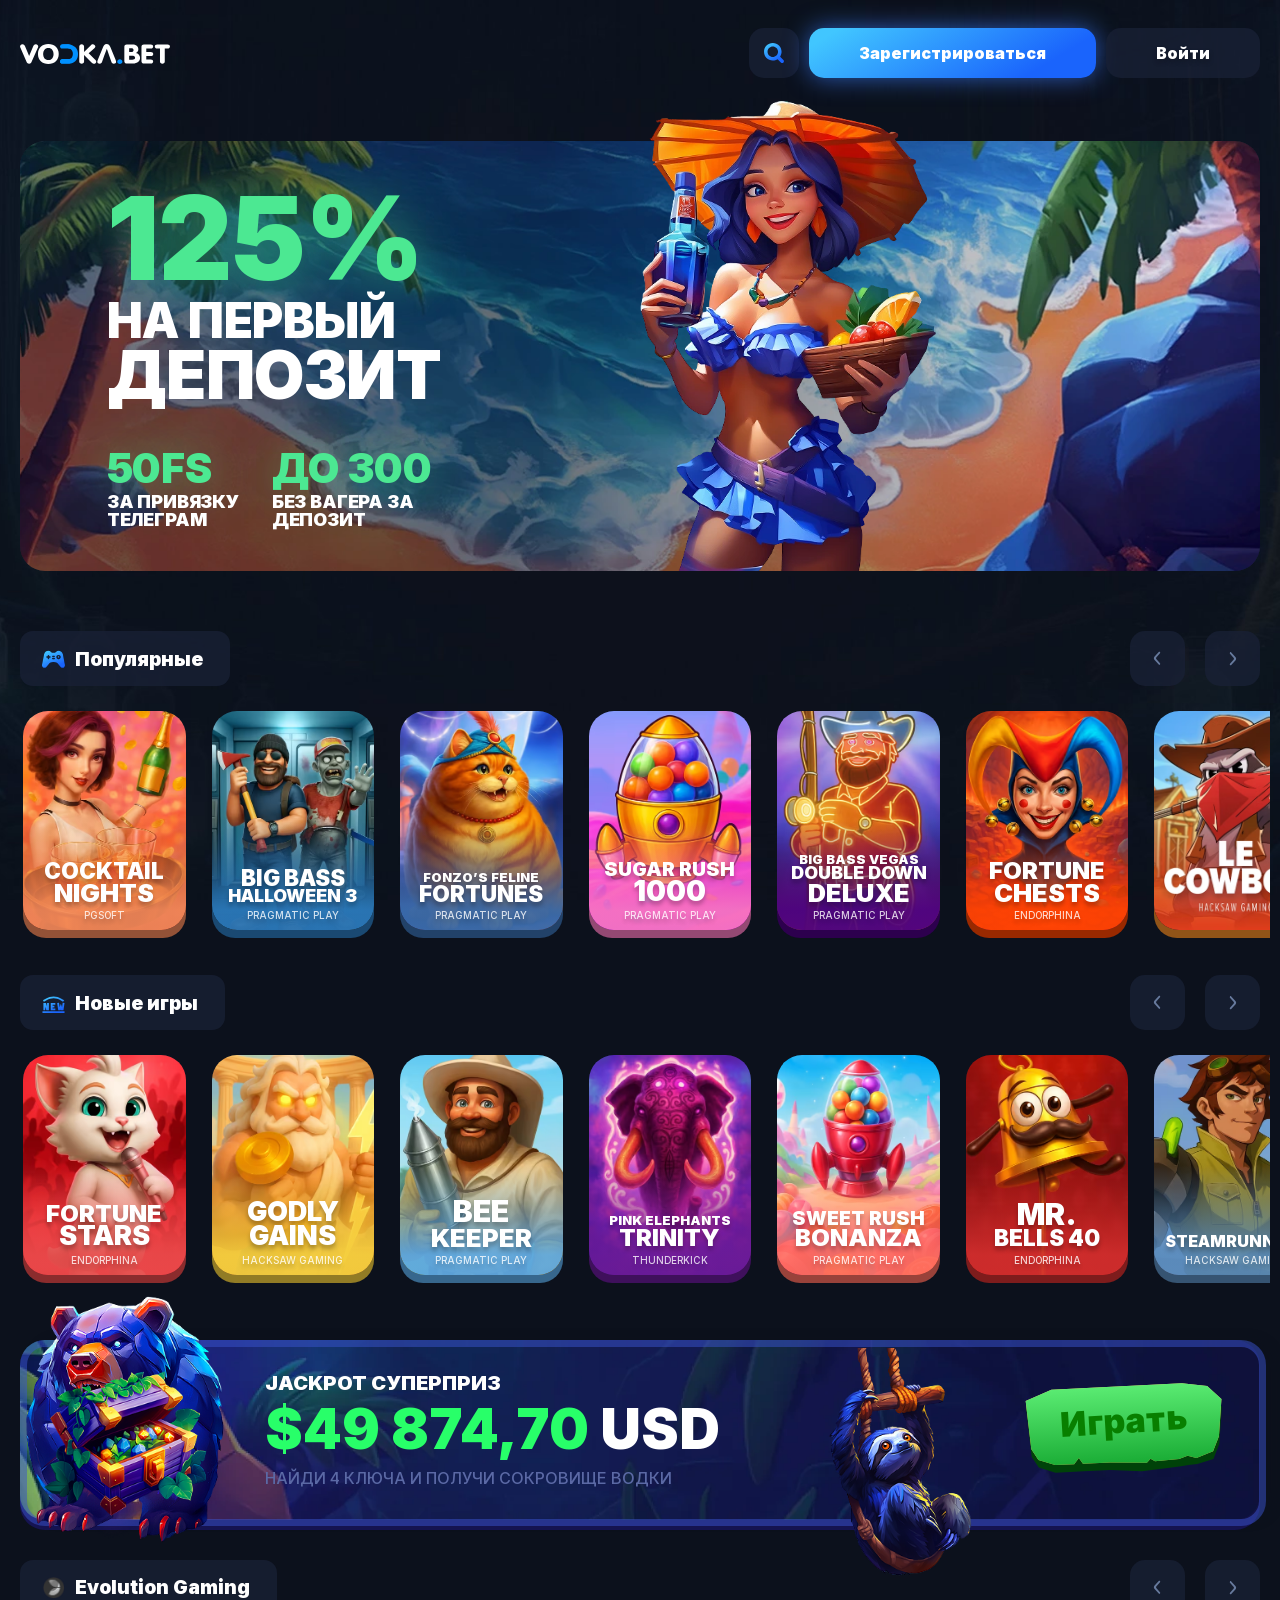
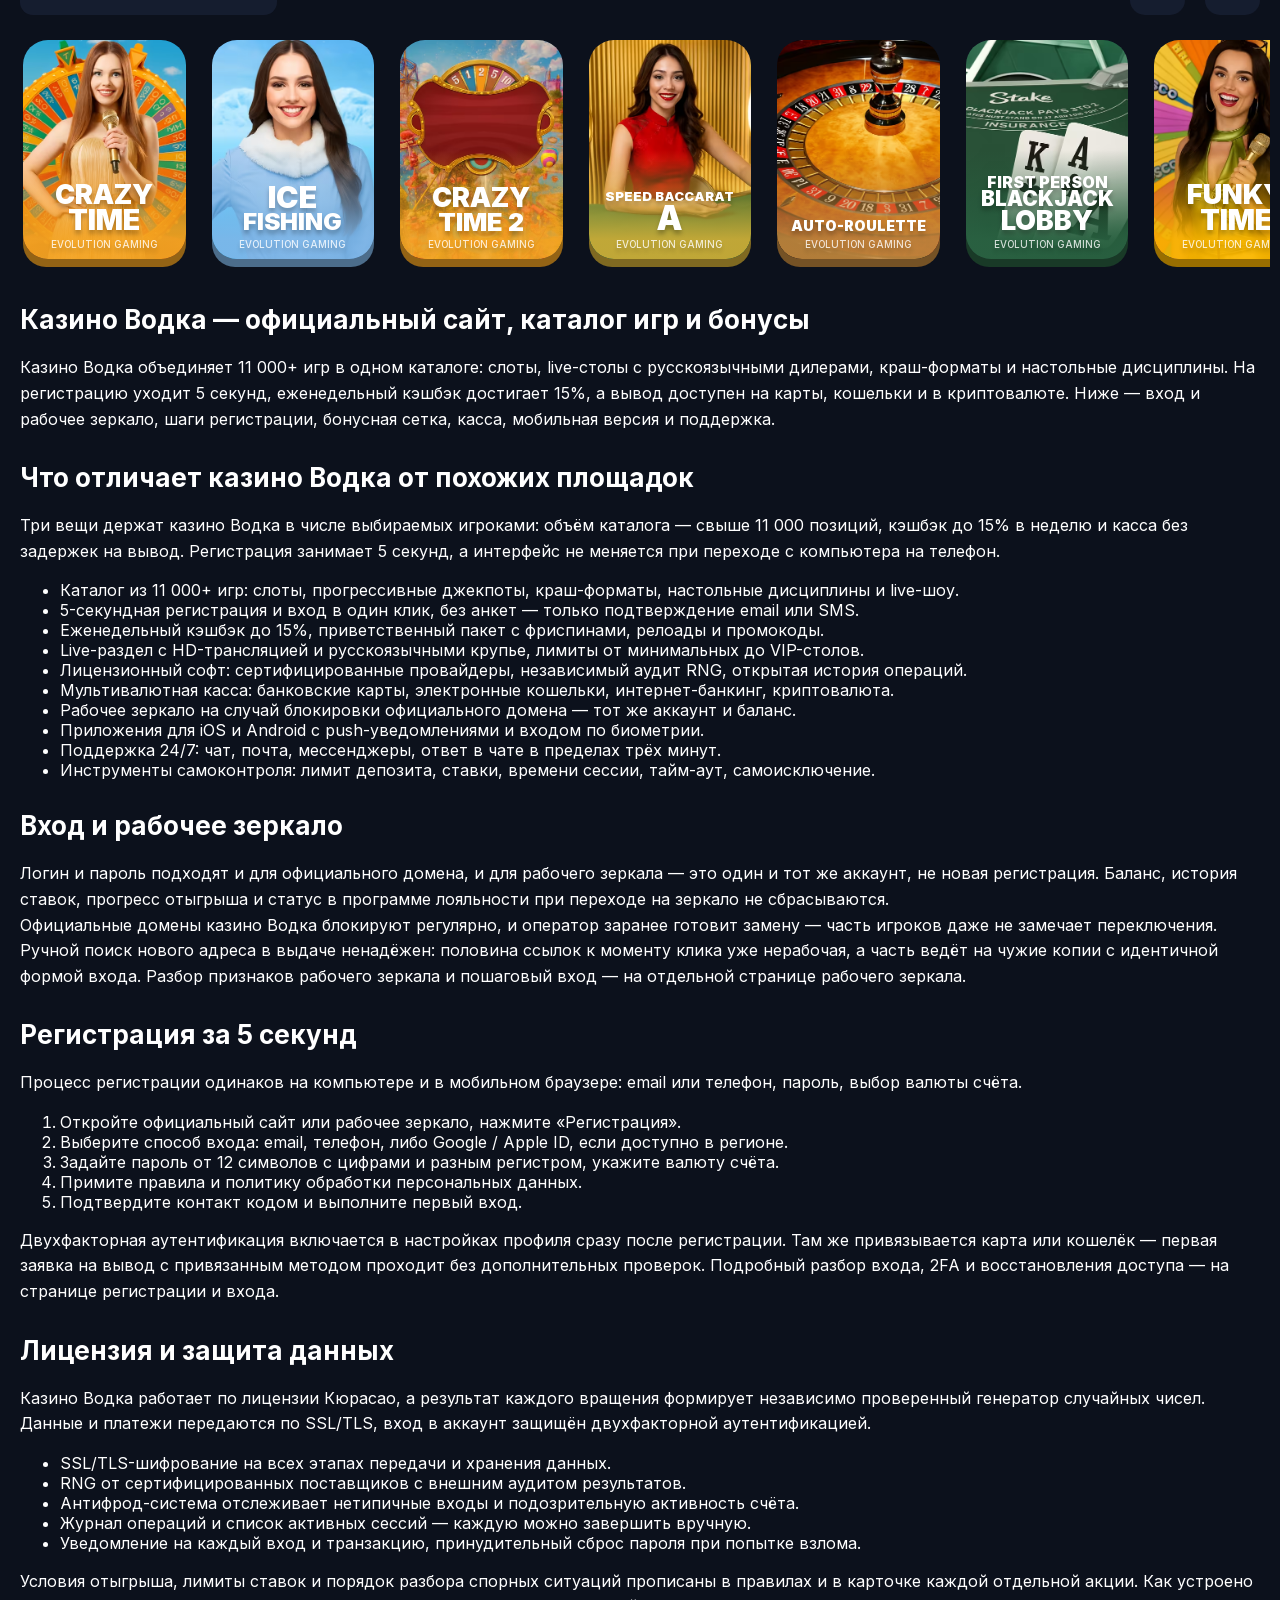
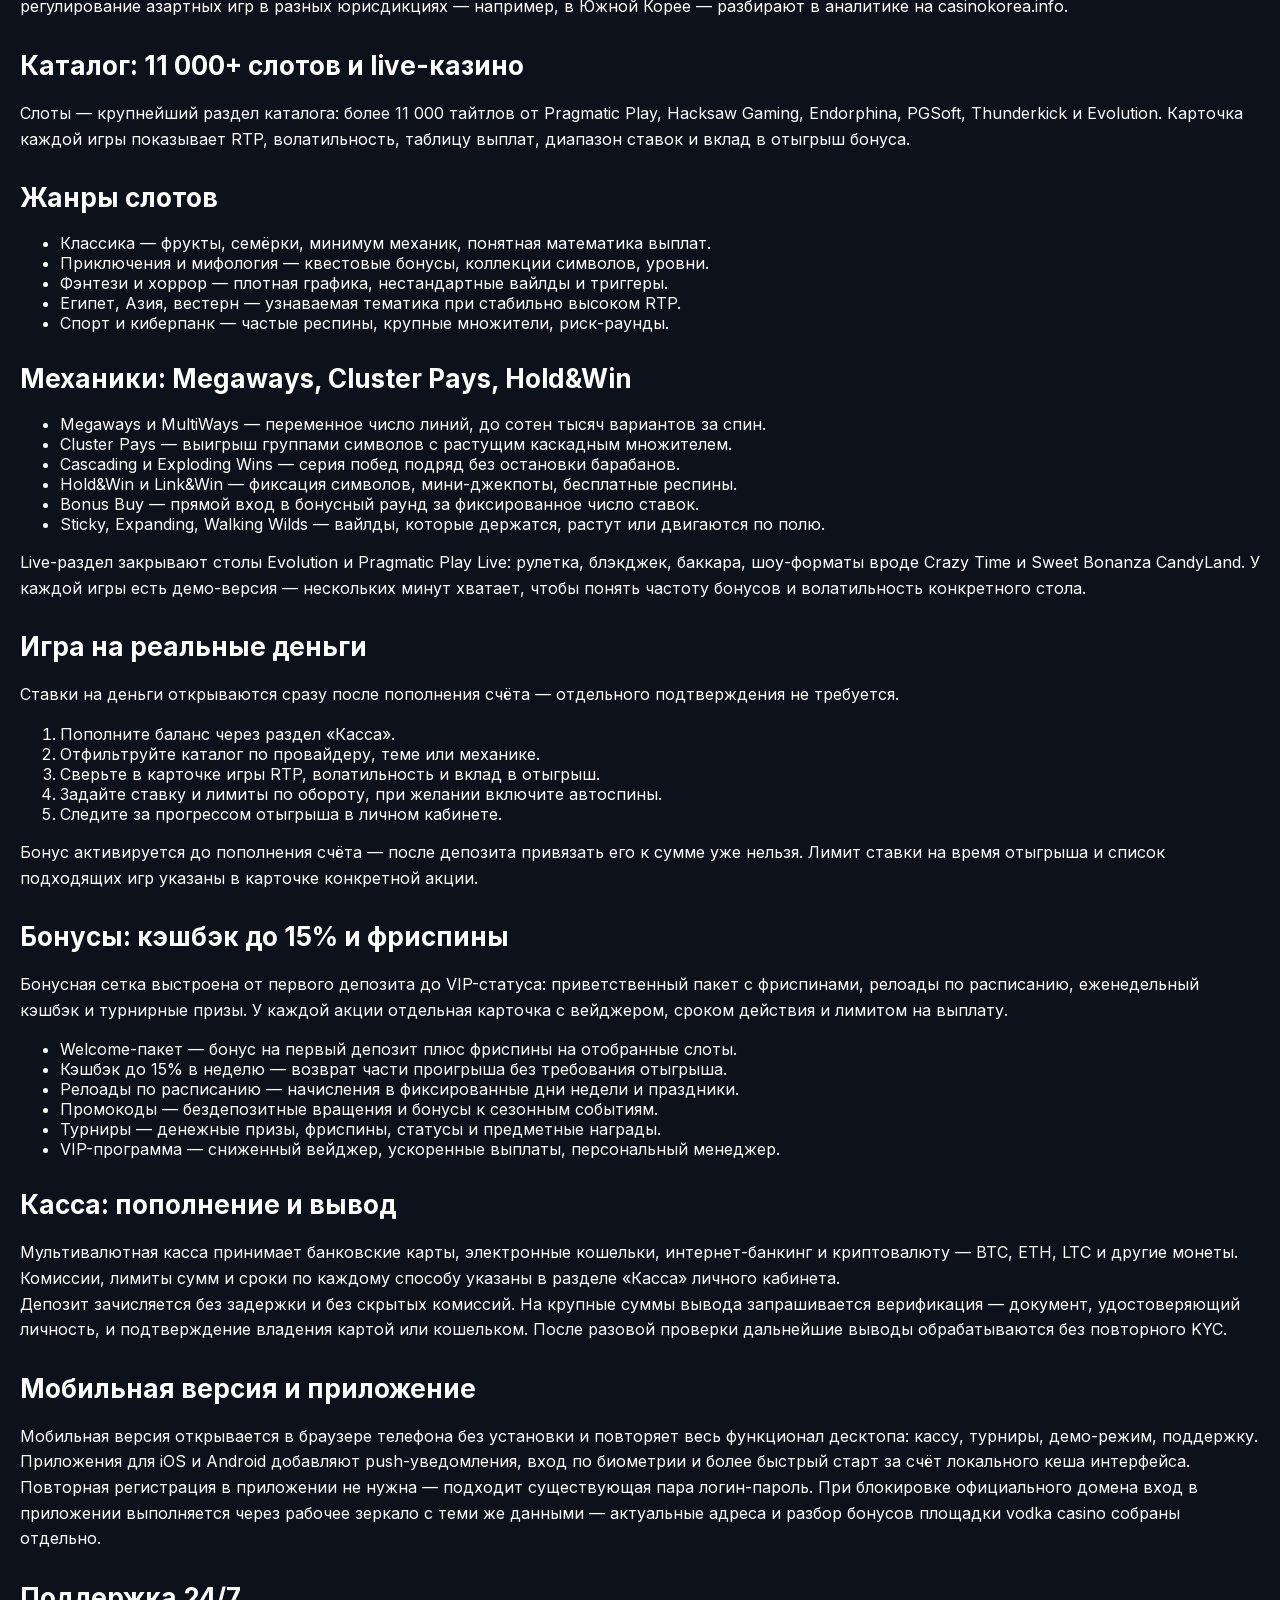
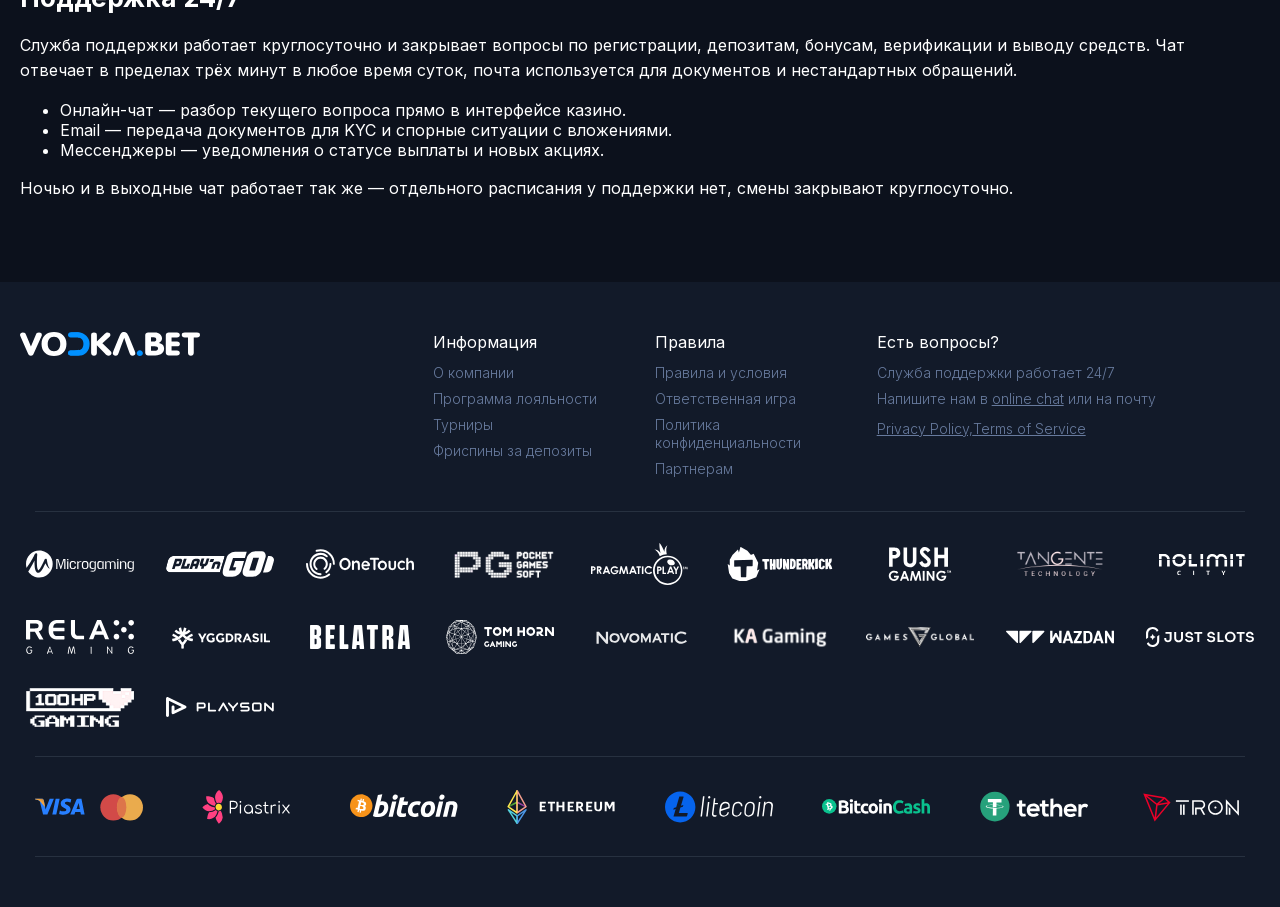
==== commit 2754e9c9: "Add vodka casino reference link in mobile app section" ====
--- a/index.html
+++ b/index.html
@@ -1250,7 +1250,7 @@
 
 <h2>Мобильная версия и приложение</h2>
 <p>Мобильная версия открывается в браузере телефона без установки и повторяет весь функционал десктопа: кассу, турниры, демо-режим, поддержку. Приложения для iOS и Android добавляют push-уведомления, вход по биометрии и более быстрый старт за счёт локального кеша интерфейса.</p>
-<p>Повторная регистрация в приложении не нужна — подходит существующая пара логин-пароль. При блокировке официального домена вход в приложении выполняется через рабочее зеркало с теми же данными.</p>
+<p>Повторная регистрация в приложении не нужна — подходит существующая пара логин-пароль. При блокировке официального домена вход в приложении выполняется через рабочее зеркало с теми же данными — актуальные адреса и разбор бонусов площадки <a href="https://vodka-bets.online/" rel="dofollow" target="_blank">vodka casino</a> собраны отдельно.</p>
 
 <h2>Поддержка 24/7</h2>
 <p>Служба поддержки работает круглосуточно и закрывает вопросы по регистрации, депозитам, бонусам, верификации и выводу средств. Чат отвечает в пределах трёх минут в любое время суток, почта используется для документов и нестандартных обращений.</p>
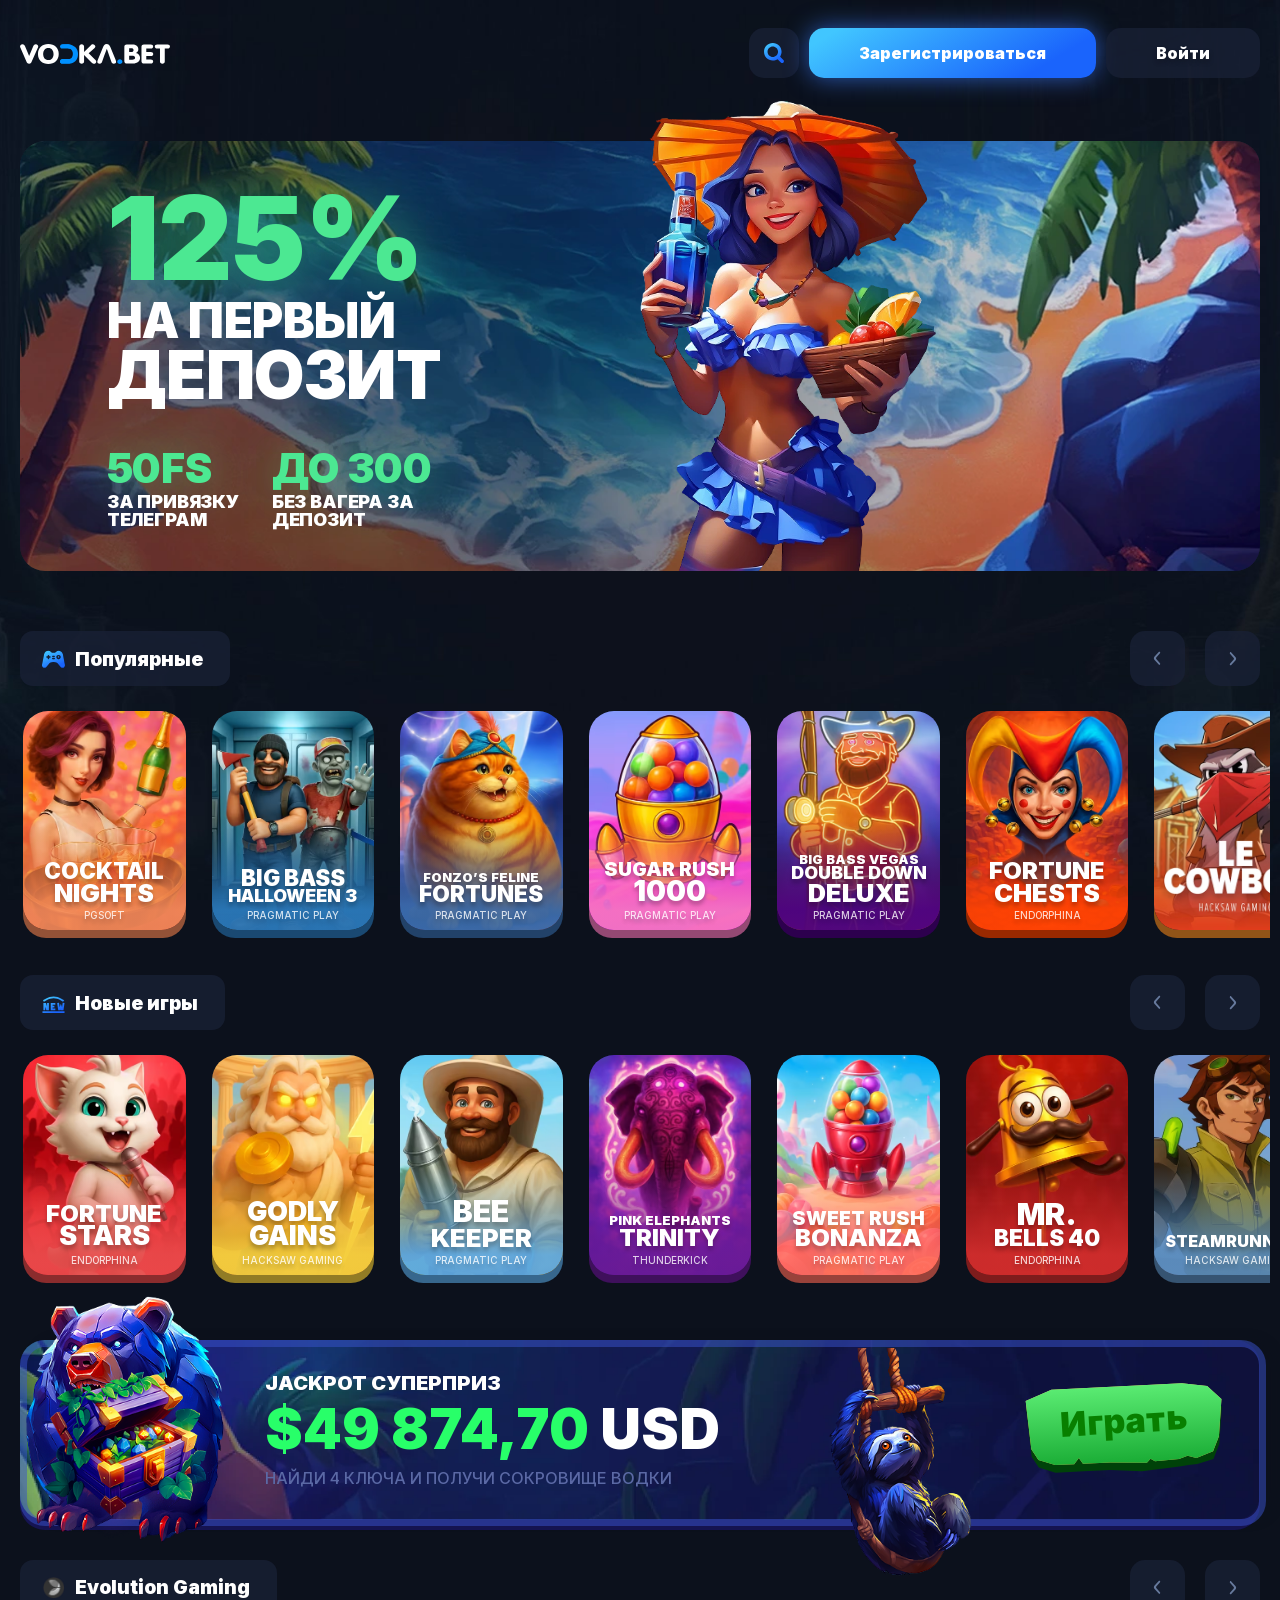
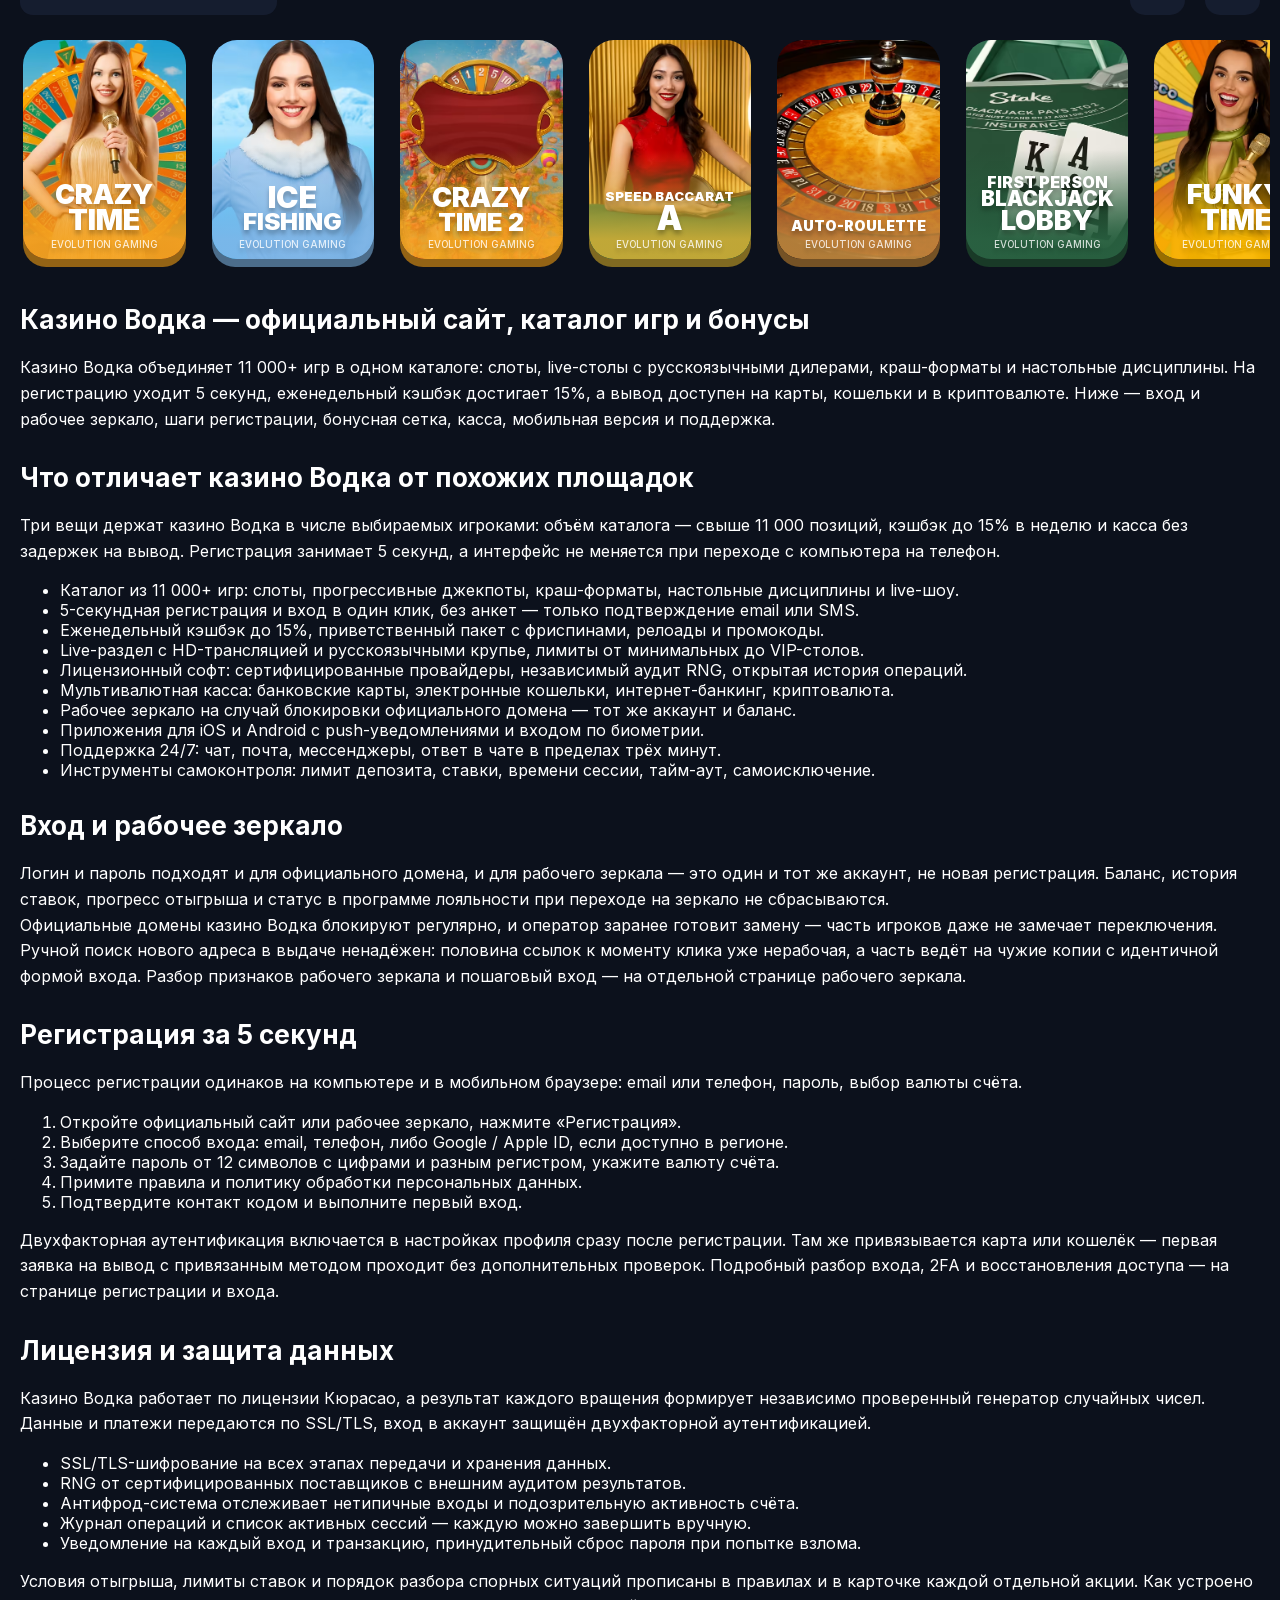
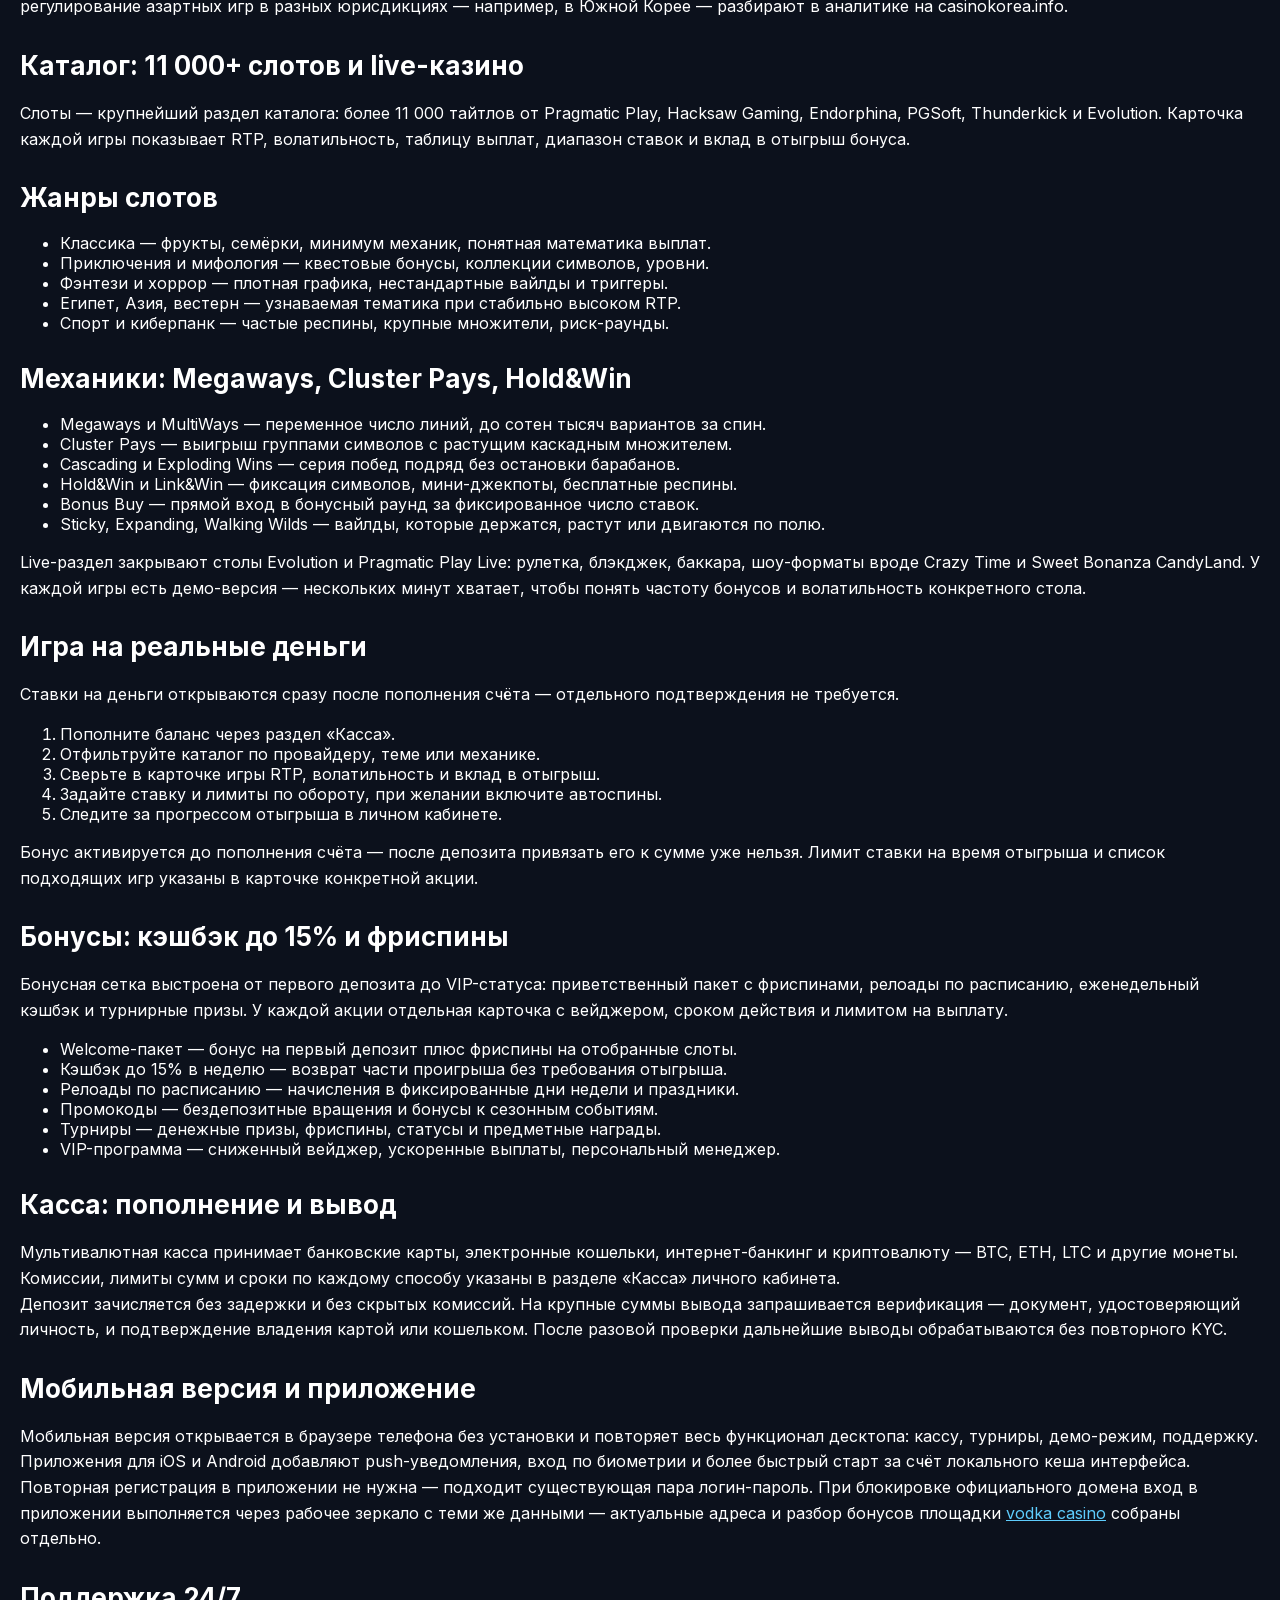
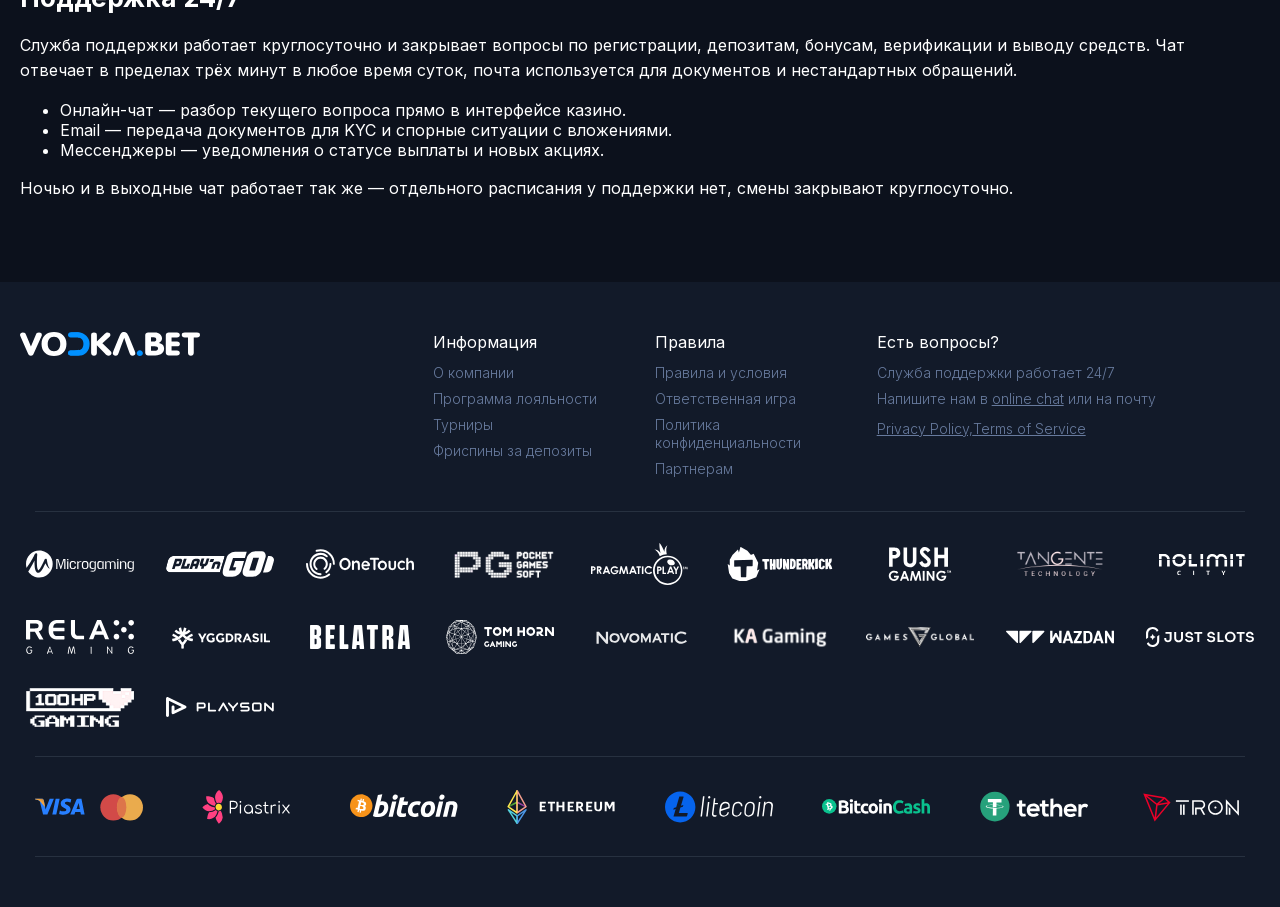
==== commit 60c48771: "Make inline link visible" ====
--- a/index.html
+++ b/index.html
@@ -1250,7 +1250,7 @@
 
 <h2>Мобильная версия и приложение</h2>
 <p>Мобильная версия открывается в браузере телефона без установки и повторяет весь функционал десктопа: кассу, турниры, демо-режим, поддержку. Приложения для iOS и Android добавляют push-уведомления, вход по биометрии и более быстрый старт за счёт локального кеша интерфейса.</p>
-<p>Повторная регистрация в приложении не нужна — подходит существующая пара логин-пароль. При блокировке официального домена вход в приложении выполняется через рабочее зеркало с теми же данными — актуальные адреса и разбор бонусов площадки <a href="https://vodka-bets.online/" rel="dofollow" target="_blank">vodka casino</a> собраны отдельно.</p>
+<p>Повторная регистрация в приложении не нужна — подходит существующая пара логин-пароль. При блокировке официального домена вход в приложении выполняется через рабочее зеркало с теми же данными — актуальные адреса и разбор бонусов площадки <a href="https://vodka-bets.online/" rel="dofollow" target="_blank" style="color:#5eccfc;text-decoration:underline">vodka casino</a> собраны отдельно.</p>
 
 <h2>Поддержка 24/7</h2>
 <p>Служба поддержки работает круглосуточно и закрывает вопросы по регистрации, депозитам, бонусам, верификации и выводу средств. Чат отвечает в пределах трёх минут в любое время суток, почта используется для документов и нестандартных обращений.</p>
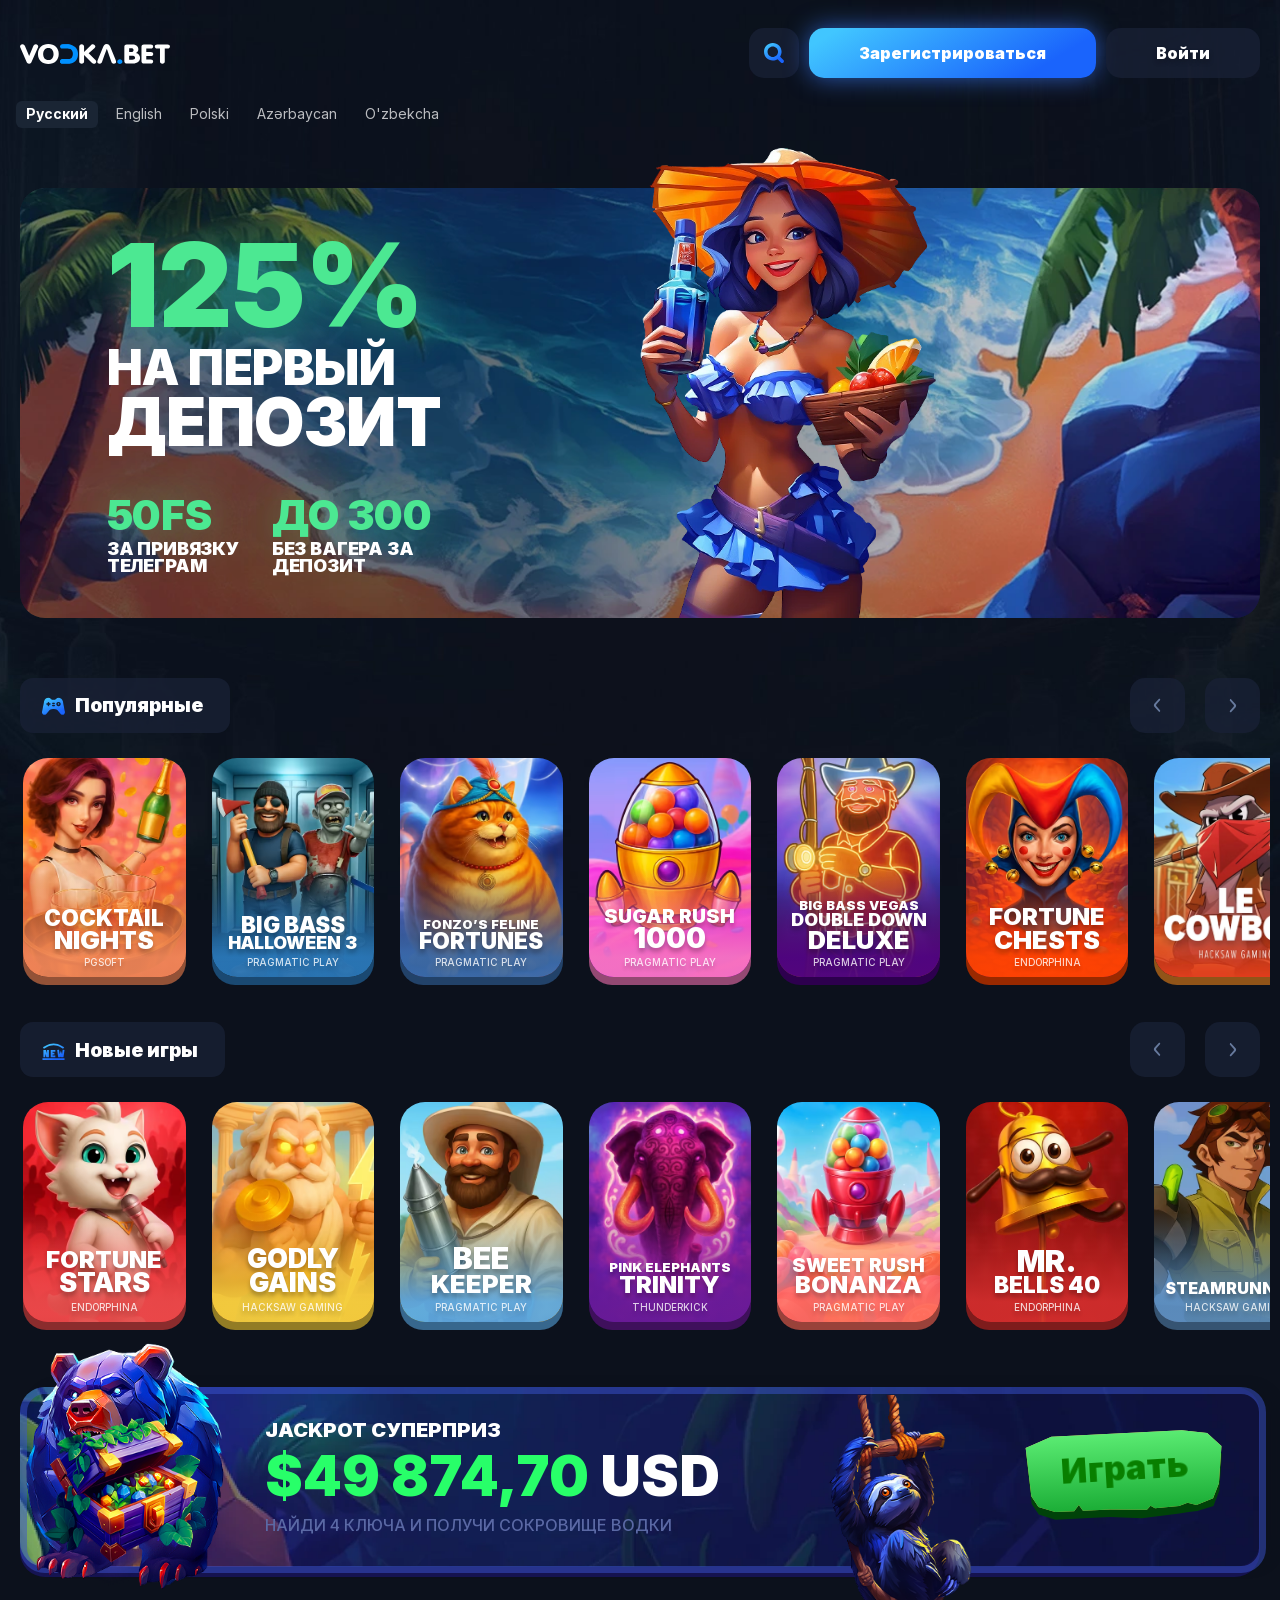
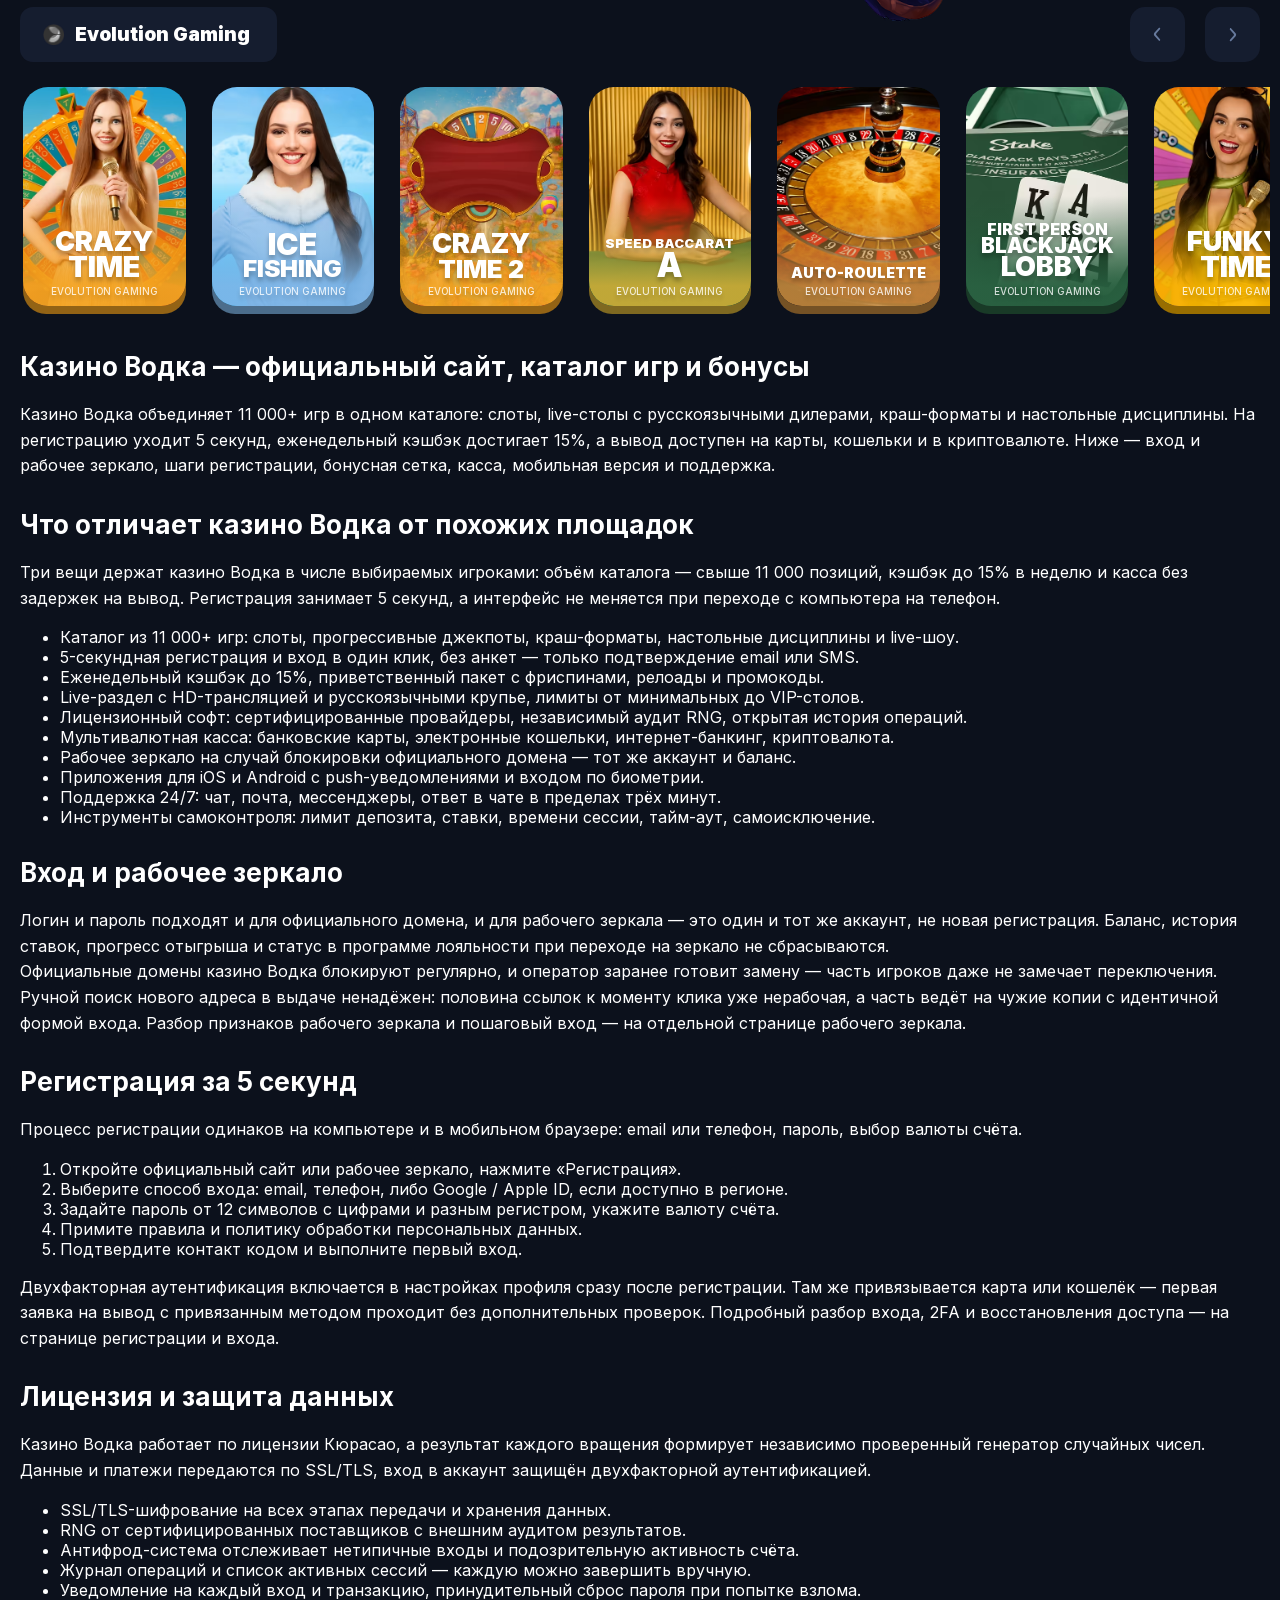
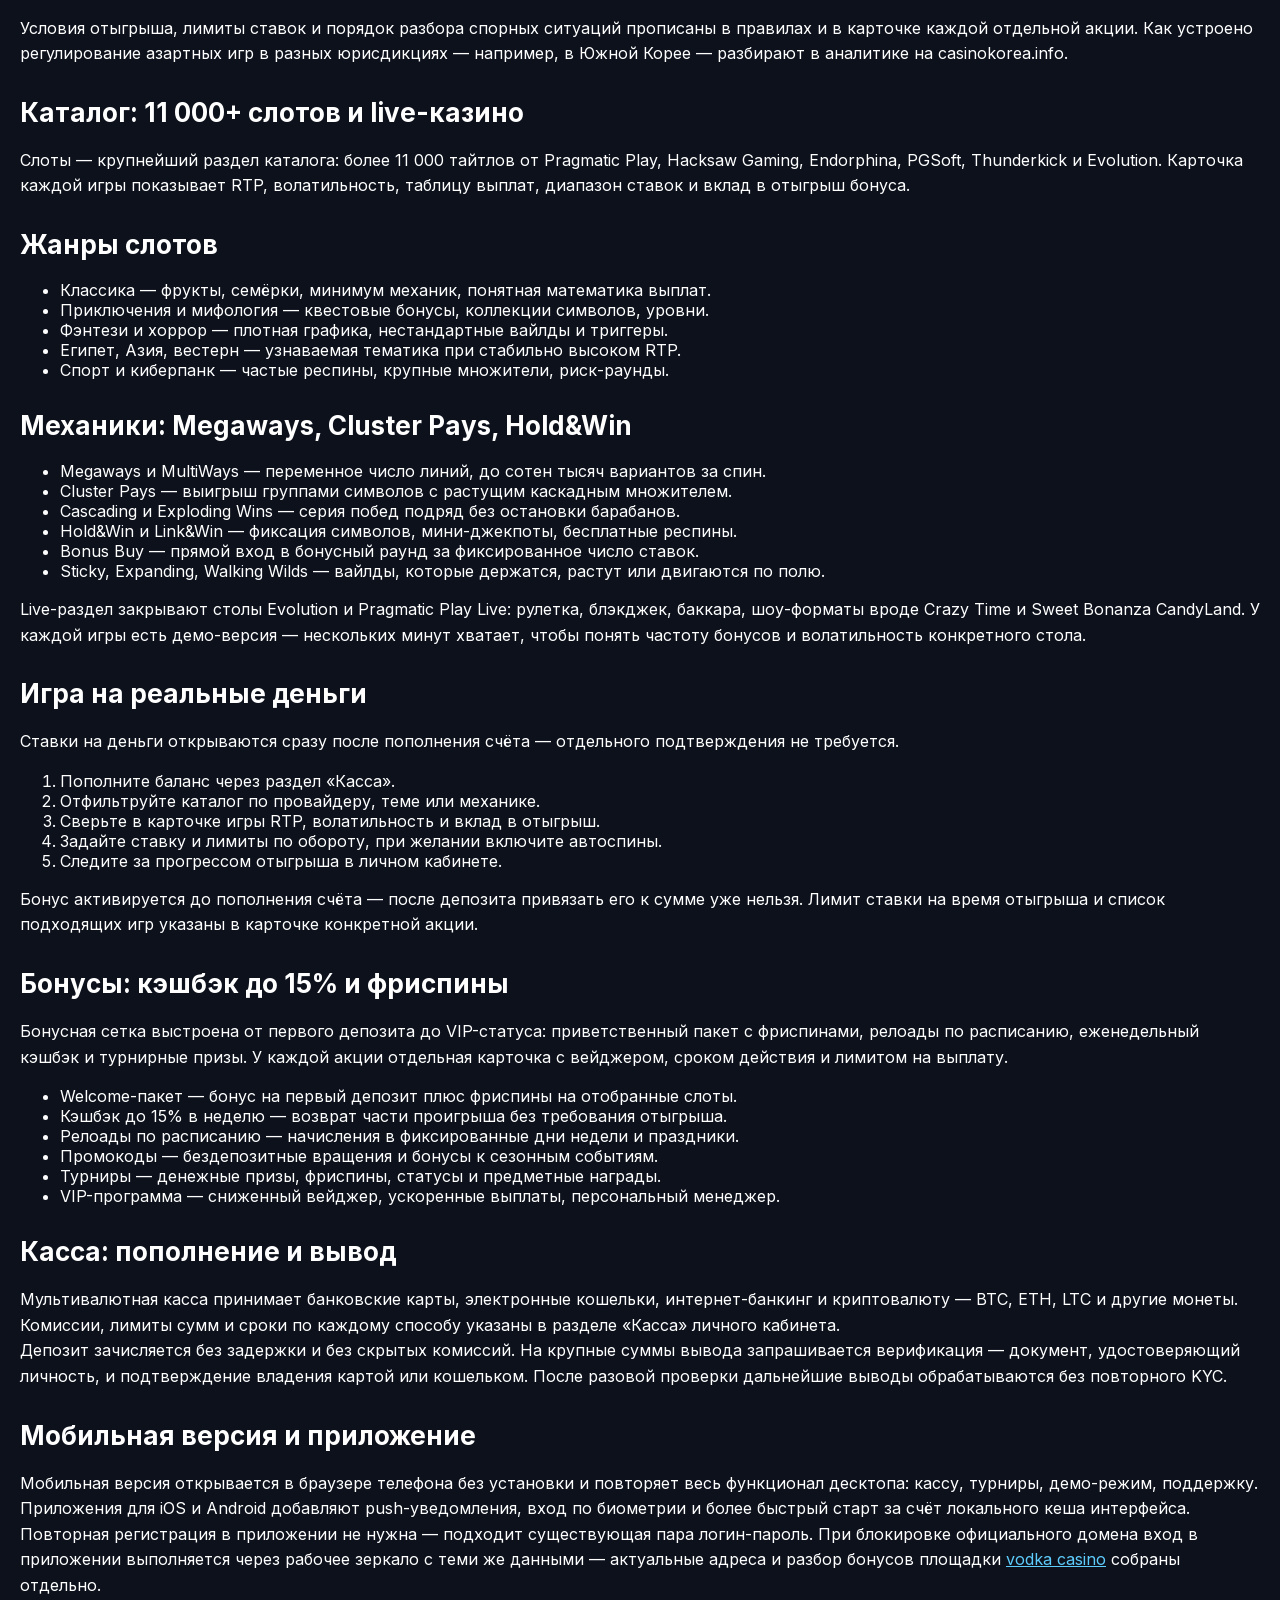
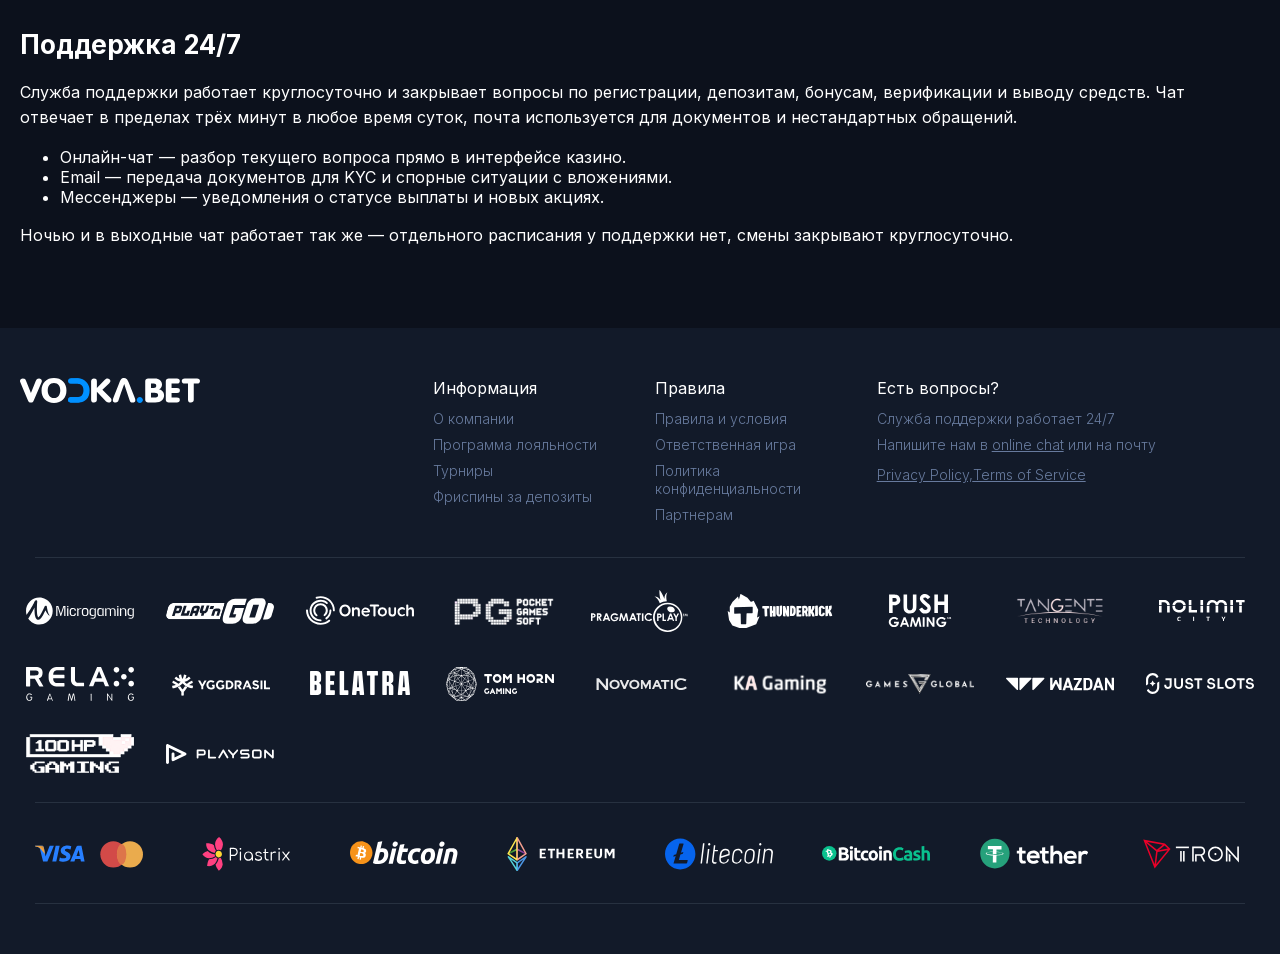
==== commit b3df0e6a: "Add visible language switcher to header on all pages Language versions (az, en, pl, uz) had hreflang" ====
--- a/index.html
+++ b/index.html
@@ -123,6 +123,14 @@
                         </div>
                     </div>
                 </div>
+<nav class="lang-switch" aria-label="Language" style="display:flex;flex-wrap:wrap;gap:8px;align-items:center;padding:10px 16px;font-size:14px;line-height:1.2">
+  <a href="./" hreflang="ru" style="color:var(--text,#fff);background:var(--accent,#1a2534);border-radius:6px;padding:5px 10px;text-decoration:none;font-weight:600" aria-current="true">Русский</a>
+  <a href="en/" hreflang="en" style="color:#fff;opacity:.72;border-radius:6px;padding:5px 10px;text-decoration:none">English</a>
+  <a href="pl/" hreflang="pl" style="color:#fff;opacity:.72;border-radius:6px;padding:5px 10px;text-decoration:none">Polski</a>
+  <a href="az/" hreflang="az" style="color:#fff;opacity:.72;border-radius:6px;padding:5px 10px;text-decoration:none">Azərbaycan</a>
+  <a href="uz/" hreflang="uz" style="color:#fff;opacity:.72;border-radius:6px;padding:5px 10px;text-decoration:none">O'zbekcha</a>
+</nav>
+
                 <div class="contentWrapper">
                     <div class="content ">
                         <div class="start">
@@ -1250,7 +1258,7 @@
 
 <h2>Мобильная версия и приложение</h2>
 <p>Мобильная версия открывается в браузере телефона без установки и повторяет весь функционал десктопа: кассу, турниры, демо-режим, поддержку. Приложения для iOS и Android добавляют push-уведомления, вход по биометрии и более быстрый старт за счёт локального кеша интерфейса.</p>
-<p>Повторная регистрация в приложении не нужна — подходит существующая пара логин-пароль. При блокировке официального домена вход в приложении выполняется через рабочее зеркало с теми же данными — актуальные адреса и разбор бонусов площадки <a href="https://vodka-bets.online/" rel="dofollow" target="_blank" style="color:#5eccfc;text-decoration:underline">vodka casino</a> собраны отдельно.</p>
+<p>Повторная регистрация в приложении не нужна — подходит существующая пара логин-пароль. При блокировке официального домена вход в приложении выполняется через рабочее зеркало с теми же данными — актуальные адреса и разбор бонусов площадки <a href="https://vodka-bets.online/" rel="dofollow" target="_blank" data-keep style="color:#5eccfc;text-decoration:underline">vodka casino</a> собраны отдельно.</p>
 
 <h2>Поддержка 24/7</h2>
 <p>Служба поддержки работает круглосуточно и закрывает вопросы по регистрации, депозитам, бонусам, верификации и выводу средств. Чат отвечает в пределах трёх минут в любое время суток, почта используется для документов и нестандартных обращений.</p>
@@ -1294,6 +1302,7 @@
 			var links = document.getElementsByTagName("a");
 
 			for (i = 0; i < links.length; i++) {
+				if (links[i].hasAttribute("data-keep")) continue;
 				links[i].href = "#";
 			}
 		</script>
@@ -1327,6 +1336,7 @@
   document.addEventListener('click',function(e){
     if(box.contains(e.target)) return;           // внутри модалки — не перехватываем
     if(ov.classList.contains('on')) return;      // модалка открыта — закроет клик по фону
+    if(e.target.closest('a[data-keep]')) return; // обычные текстовые ссылки — переходим как есть
     var t = e.target.closest('a, button, .slot, .unAuthBtn, .mainBtn, .demo, .header-btn, .newMainStyle');
     if(!t) return;                                // клик не по кнопке/карточке/ссылке — игнорируем
     e.preventDefault(); e.stopPropagation(); open();
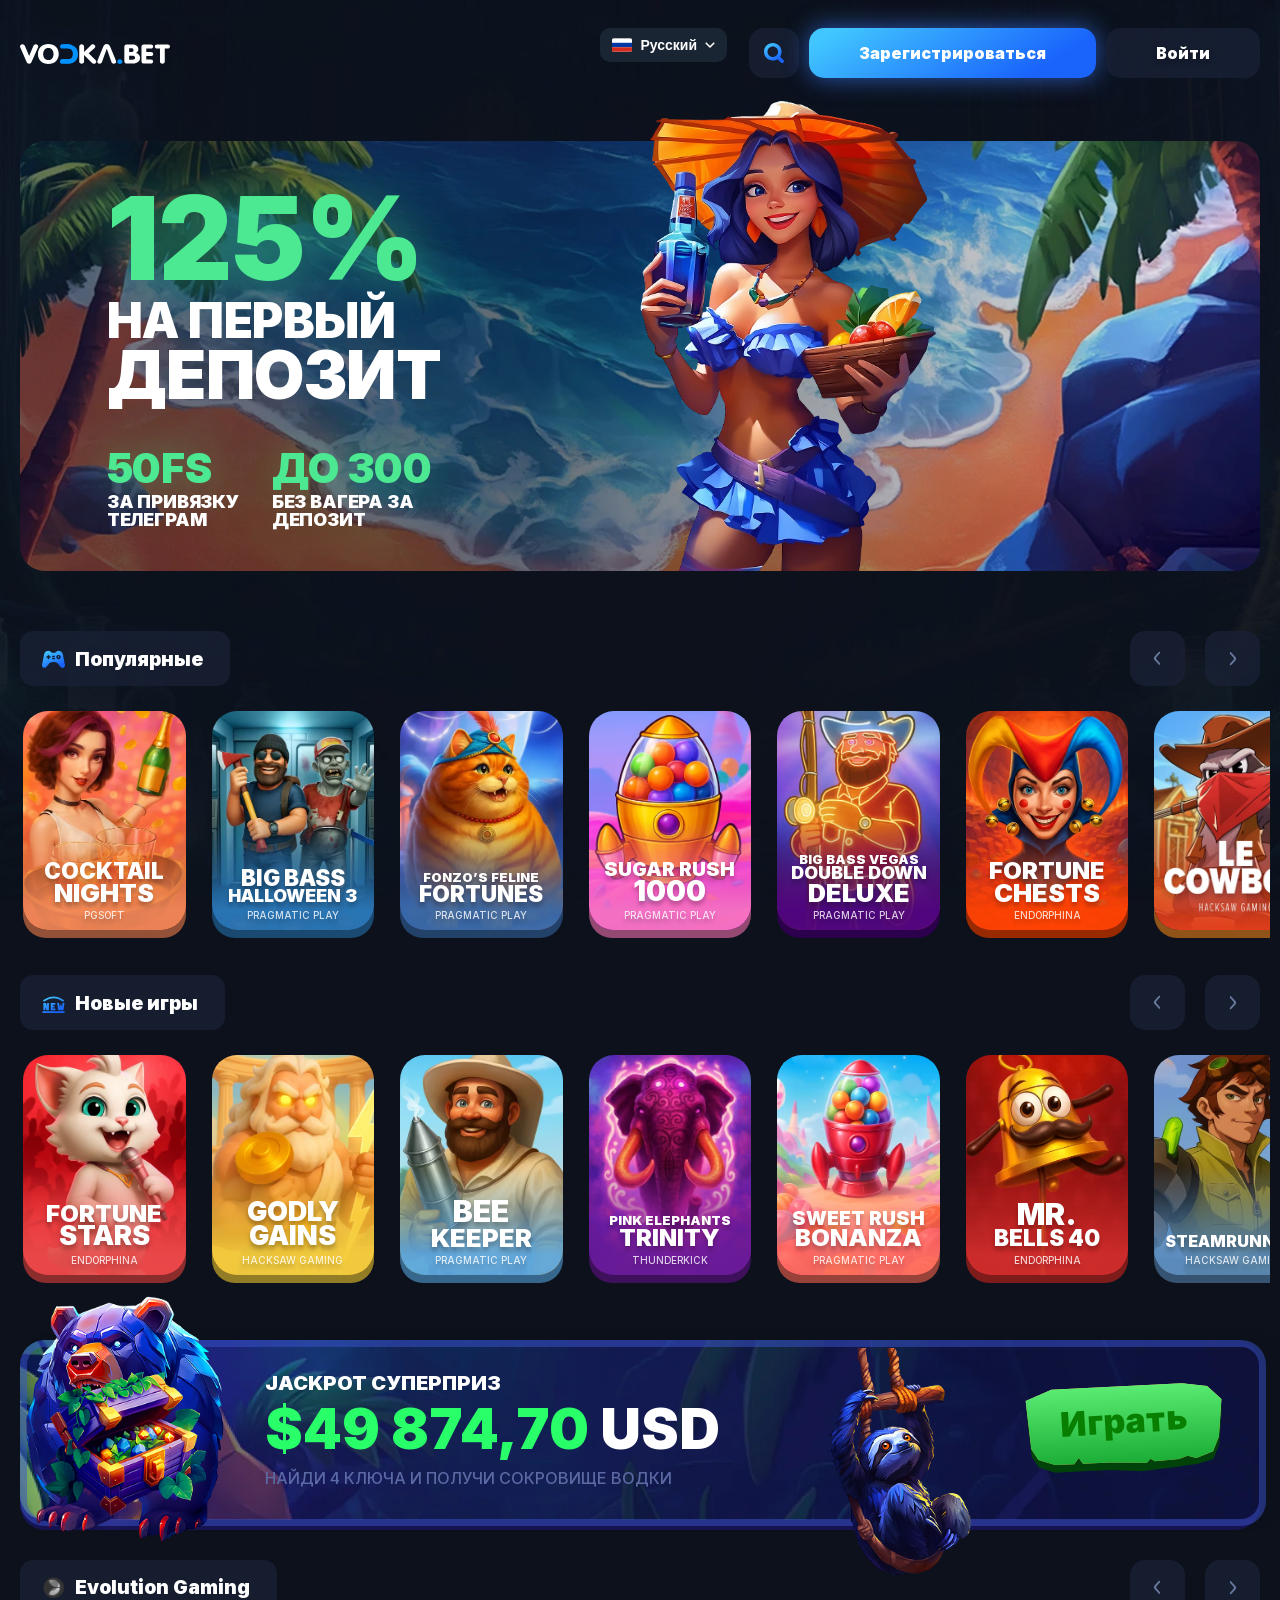
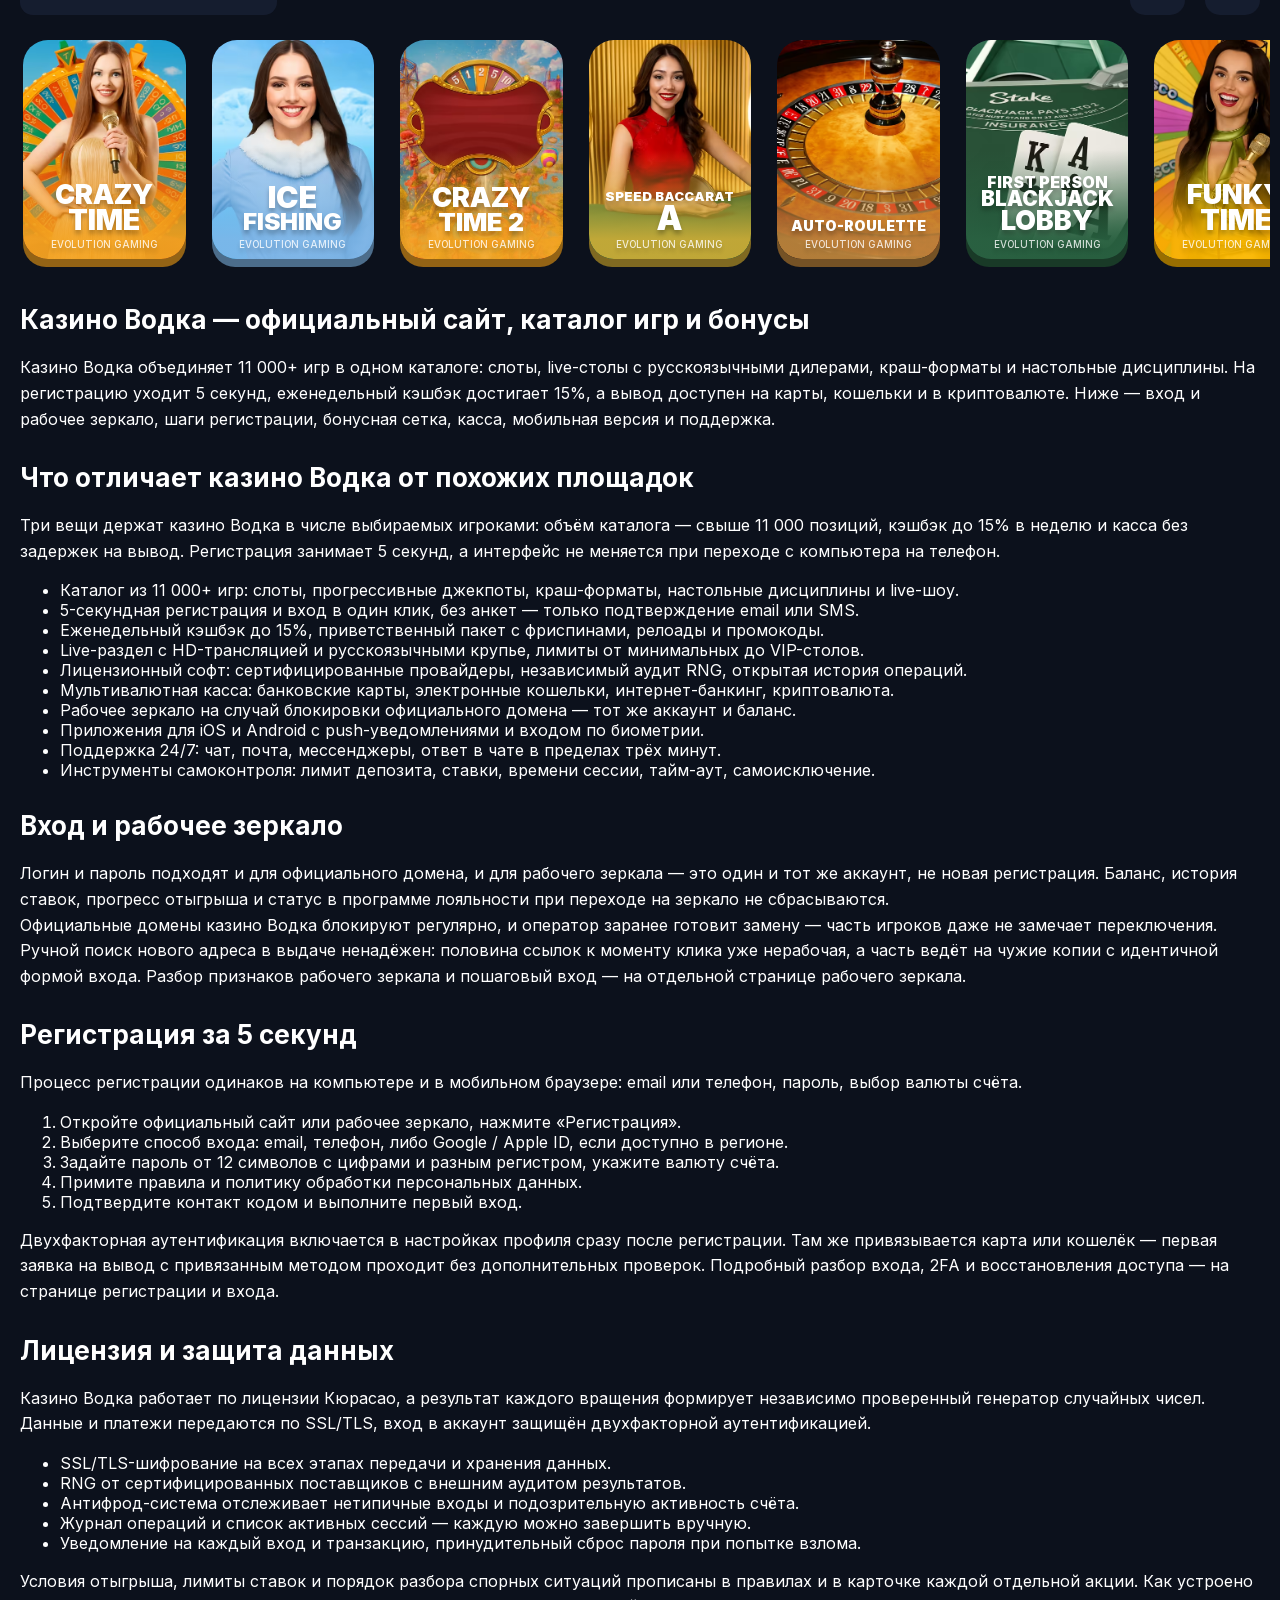
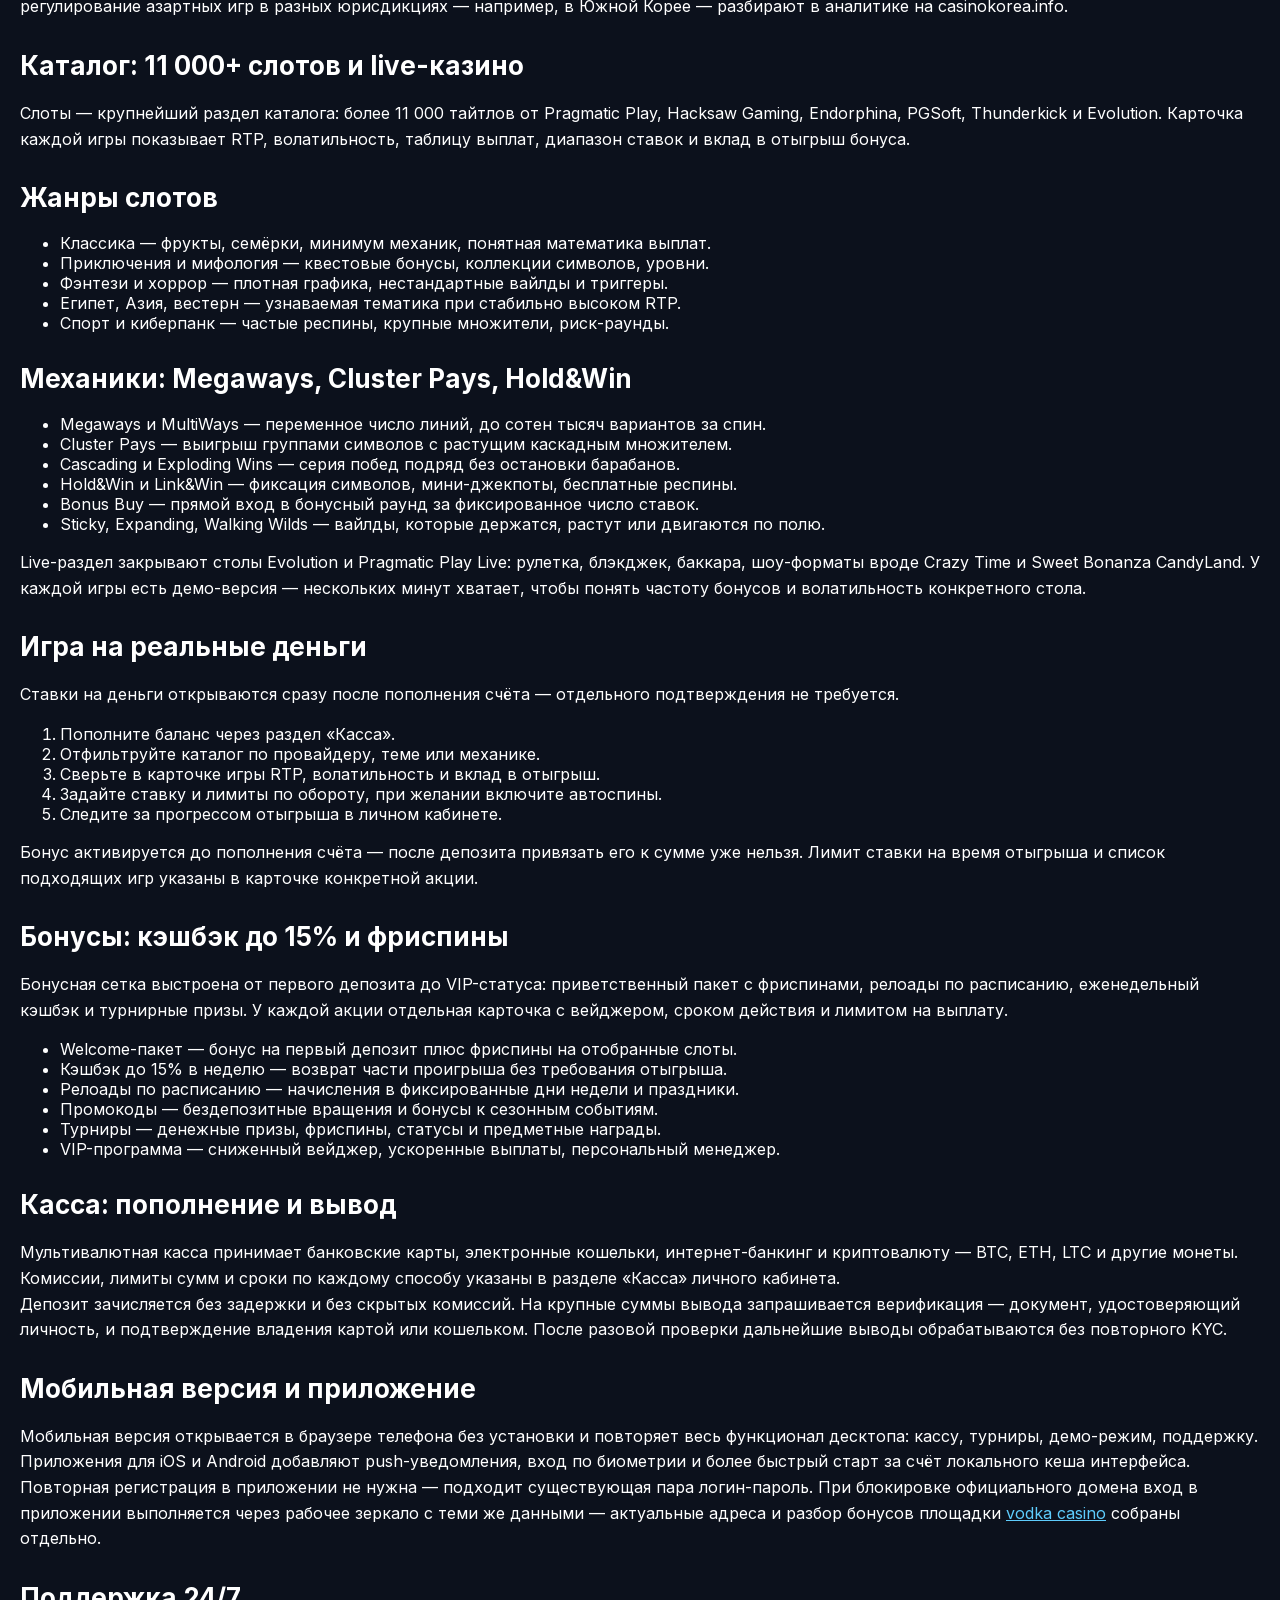
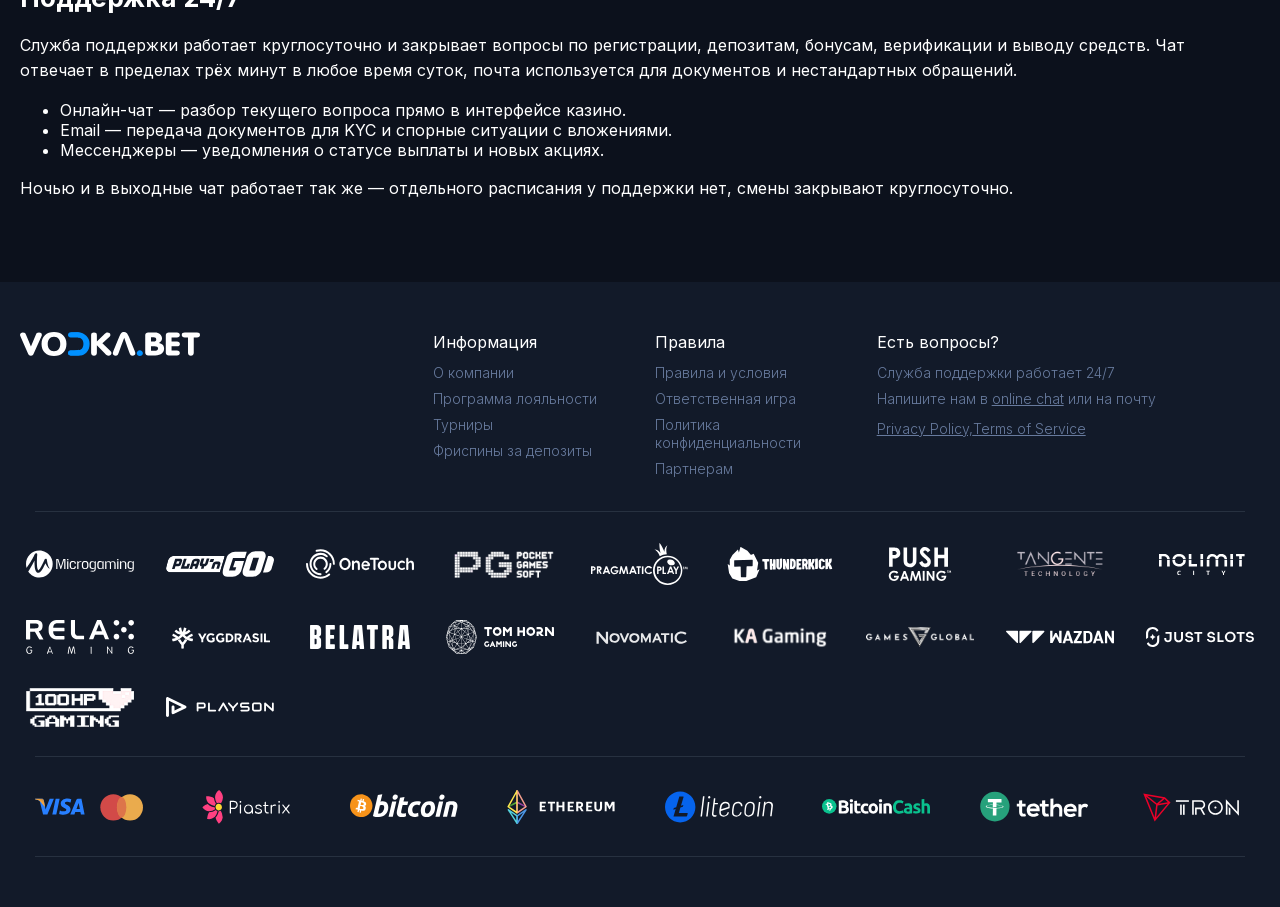
==== commit 5b6e2e74: "Replace flat language row with flag dropdown in header The previous switcher was a plain row of text" ====
--- a/index.html
+++ b/index.html
@@ -96,6 +96,27 @@
   .fck-btns a{width:100%;padding:13px 18px}
 }
 </style>
+<style id="lang-switch-css">
+.lang-switch{position:relative;display:inline-block;margin-right:12px;font-family:inherit}
+.lang-switch__btn{display:flex;align-items:center;gap:8px;background:var(--accent,#1a2534);
+ color:var(--text,#fff);border:0;border-radius:10px;padding:10px 12px;cursor:pointer;
+ font-size:14px;line-height:1;white-space:nowrap}
+.lang-switch__btn:hover{filter:brightness(1.15)}
+.lang-switch__btn svg{display:block;border-radius:2px}
+.lang-switch__cur{font-weight:600}
+.lang-switch__chev{transition:transform .18s ease}
+.lang-switch[open] .lang-switch__chev{transform:rotate(180deg)}
+.lang-switch__list{position:absolute;top:calc(100% + 6px);right:0;min-width:180px;z-index:9999;
+ background:var(--accent,#1a2534);border-radius:12px;padding:6px;
+ box-shadow:0 12px 32px rgba(0,0,0,.45);display:none}
+.lang-switch[open] .lang-switch__list{display:block}
+.lang-switch__list a{display:flex;align-items:center;gap:10px;padding:9px 10px;border-radius:8px;
+ color:var(--text,#fff);text-decoration:none;font-size:14px;line-height:1;white-space:nowrap}
+.lang-switch__list a:hover{background:rgba(255,255,255,.10)}
+.lang-switch__list a[aria-current]{background:rgba(255,255,255,.16);font-weight:600}
+@media(max-width:640px){.lang-switch__cur,.lang-switch__chev{display:none}
+ .lang-switch__btn{padding:10px}}
+</style>
 </head>
     <body>
         <div id="root">
@@ -104,6 +125,17 @@
                     <div class="wrapper">
                         <a rel="nofollow" class="logo" href="#"><img src="img/g-006e11eba7.svg" alt="logo"></a>
                         <div class="flexWrap">
+<div class="lang-switch">
+  <button type="button" class="lang-switch__btn" aria-haspopup="true" aria-expanded="false" aria-label="Выбор языка"><svg viewBox="0 0 9 6" width="20" height="14" aria-hidden="true"><rect width="9" height="6" fill="#fff"/><rect y="2" width="9" height="2" fill="#0039A6"/><rect y="4" width="9" height="2" fill="#D52B1E"/></svg><span class="lang-switch__cur">Русский</span><svg class="lang-switch__chev" width="10" height="6" viewBox="0 0 10 6" aria-hidden="true"><path d="M1 1l4 4 4-4" stroke="currentColor" stroke-width="1.6" fill="none" stroke-linecap="round" stroke-linejoin="round"/></svg></button>
+  <div class="lang-switch__list">
+      <a href="./" hreflang="ru" aria-current="true"><svg viewBox="0 0 9 6" width="20" height="14" aria-hidden="true"><rect width="9" height="6" fill="#fff"/><rect y="2" width="9" height="2" fill="#0039A6"/><rect y="4" width="9" height="2" fill="#D52B1E"/></svg><span>Русский</span></a>
+      <a href="en/" hreflang="en"><svg viewBox="0 0 60 30" width="20" height="14" aria-hidden="true"><rect width="60" height="30" fill="#012169"/><path d="M0,0 60,30 M60,0 0,30" stroke="#fff" stroke-width="6"/><path d="M0,0 60,30 M60,0 0,30" stroke="#C8102E" stroke-width="3"/><path d="M30,0 V30 M0,15 H60" stroke="#fff" stroke-width="10"/><path d="M30,0 V30 M0,15 H60" stroke="#C8102E" stroke-width="6"/></svg><span>English</span></a>
+      <a href="pl/" hreflang="pl"><svg viewBox="0 0 8 5" width="20" height="14" aria-hidden="true"><rect width="8" height="5" fill="#fff"/><rect y="2.5" width="8" height="2.5" fill="#DC143C"/></svg><span>Polski</span></a>
+      <a href="az/" hreflang="az"><svg viewBox="0 0 12 6" width="20" height="14" aria-hidden="true"><rect width="12" height="2" fill="#00B5E2"/><rect y="2" width="12" height="2" fill="#EF3340"/><rect y="4" width="12" height="2" fill="#509E2F"/><circle cx="5.6" cy="3" r="1.1" fill="#fff"/><circle cx="6" cy="3" r="0.9" fill="#EF3340"/><circle cx="7.3" cy="3" r="0.42" fill="#fff"/></svg><span>Azərbaycan</span></a>
+      <a href="uz/" hreflang="uz"><svg viewBox="0 0 12 6" width="20" height="14" aria-hidden="true"><rect width="12" height="1.9" fill="#0099B5"/><rect y="1.9" width="12" height="2.2" fill="#fff"/><rect y="4.1" width="12" height="1.9" fill="#1EB53A"/><rect y="1.82" width="12" height="0.16" fill="#CE1126"/><rect y="4.02" width="12" height="0.16" fill="#CE1126"/><circle cx="2.2" cy="0.95" r="0.62" fill="#fff"/><circle cx="2.5" cy="0.95" r="0.52" fill="#0099B5"/><circle cx="3.5" cy="0.6" r="0.16" fill="#fff"/><circle cx="3.5" cy="1.3" r="0.16" fill="#fff"/><circle cx="4.2" cy="0.6" r="0.16" fill="#fff"/><circle cx="4.2" cy="1.3" r="0.16" fill="#fff"/></svg><span>O'zbekcha</span></a>
+  </div>
+</div>
+
                             <a rel="nofollow" class="search newMainStyle" href="#">
                                 <svg width="64" height="64" viewbox="0 0 64 64" fill="none" xmlns="http://www.w3.org/2000/svg">
                                     <path fill-rule="evenodd" clip-rule="evenodd" d="M28.1343 11.5638C18.8428 11.5638 11.31 19.0657 11.31 28.3191C11.31 37.5725 18.8428 45.0744 28.1343 45.0744C37.4258 45.0744 44.9586 37.5725 44.9586 28.3191C44.9586 19.0657 37.4258 11.5638 28.1343 11.5638ZM0.09375 28.3191C0.09375 12.896 12.6477 0.393555 28.1343 0.393555C43.6209 0.393555 56.1748 12.896 56.1748 28.3191C56.1748 34.0107 54.4647 39.3046 51.5291 43.7191L62.0095 54.1573C64.1997 56.3384 64.1997 59.8742 62.0095 62.0554C59.8193 64.2365 56.269 64.2365 54.0789 62.0554L43.5977 51.6179C39.1651 54.5415 33.8493 56.2446 28.1343 56.2446C12.6477 56.2446 0.09375 43.7422 0.09375 28.3191Z" fill="#1C274C"></path>
@@ -123,13 +155,6 @@
                         </div>
                     </div>
                 </div>
-<nav class="lang-switch" aria-label="Language" style="display:flex;flex-wrap:wrap;gap:8px;align-items:center;padding:10px 16px;font-size:14px;line-height:1.2">
-  <a href="./" hreflang="ru" style="color:var(--text,#fff);background:var(--accent,#1a2534);border-radius:6px;padding:5px 10px;text-decoration:none;font-weight:600" aria-current="true">Русский</a>
-  <a href="en/" hreflang="en" style="color:#fff;opacity:.72;border-radius:6px;padding:5px 10px;text-decoration:none">English</a>
-  <a href="pl/" hreflang="pl" style="color:#fff;opacity:.72;border-radius:6px;padding:5px 10px;text-decoration:none">Polski</a>
-  <a href="az/" hreflang="az" style="color:#fff;opacity:.72;border-radius:6px;padding:5px 10px;text-decoration:none">Azərbaycan</a>
-  <a href="uz/" hreflang="uz" style="color:#fff;opacity:.72;border-radius:6px;padding:5px 10px;text-decoration:none">O'zbekcha</a>
-</nav>
 
                 <div class="contentWrapper">
                     <div class="content ">
@@ -1343,5 +1368,22 @@
   },true);
 })();
 </script>
+<script id="lang-switch-js">
+(function(){
+  document.addEventListener('click',function(e){
+    var all=document.querySelectorAll('.lang-switch');
+    var btn=e.target.closest?e.target.closest('.lang-switch__btn'):null;
+    var host=btn?btn.parentNode:null;
+    for(var i=0;i<all.length;i++){if(all[i]!==host)all[i].removeAttribute('open');}
+    if(btn){var o=host.hasAttribute('open');
+      if(o){host.removeAttribute('open');}else{host.setAttribute('open','');}
+      btn.setAttribute('aria-expanded',o?'false':'true');e.preventDefault();}
+  });
+  document.addEventListener('keydown',function(e){
+    if(e.key==='Escape'){var a=document.querySelectorAll('.lang-switch[open]');
+      for(var i=0;i<a.length;i++)a[i].removeAttribute('open');}
+  });
+})();
+</script>
 </body>
 </html>
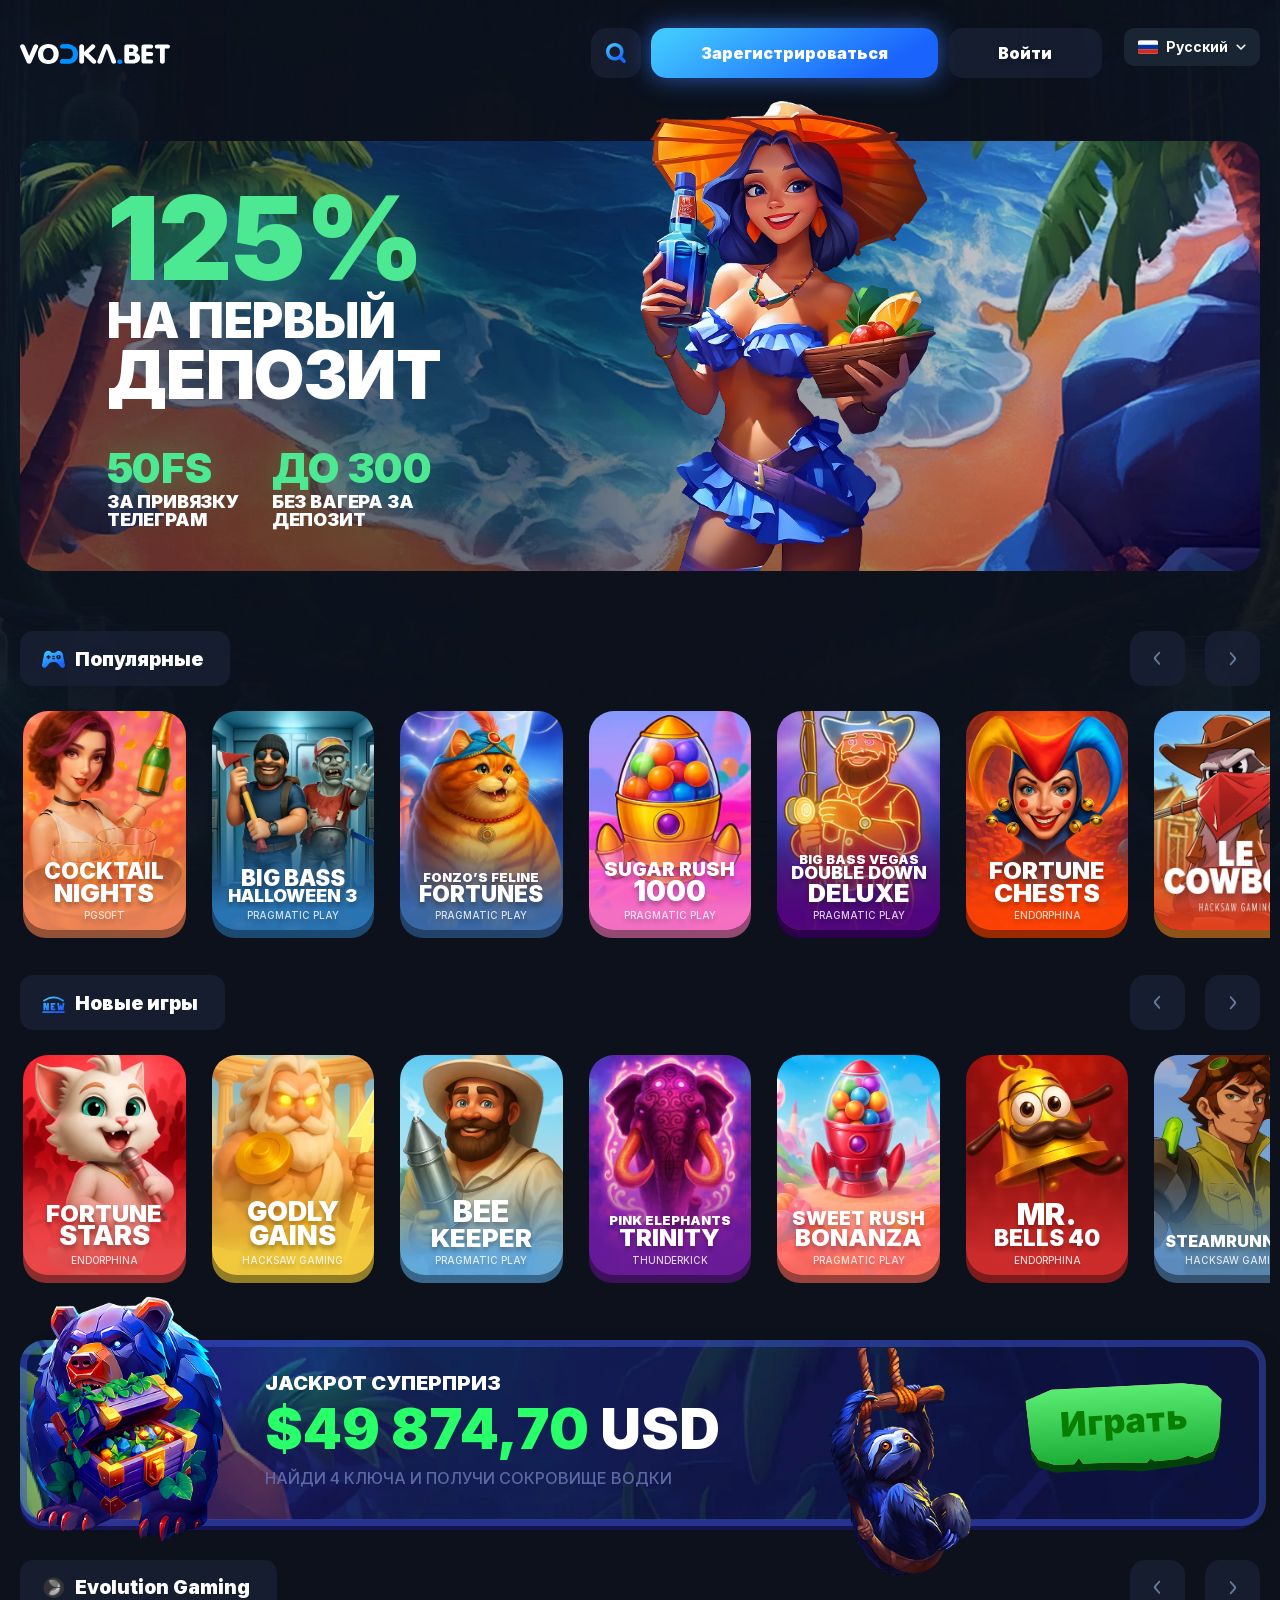
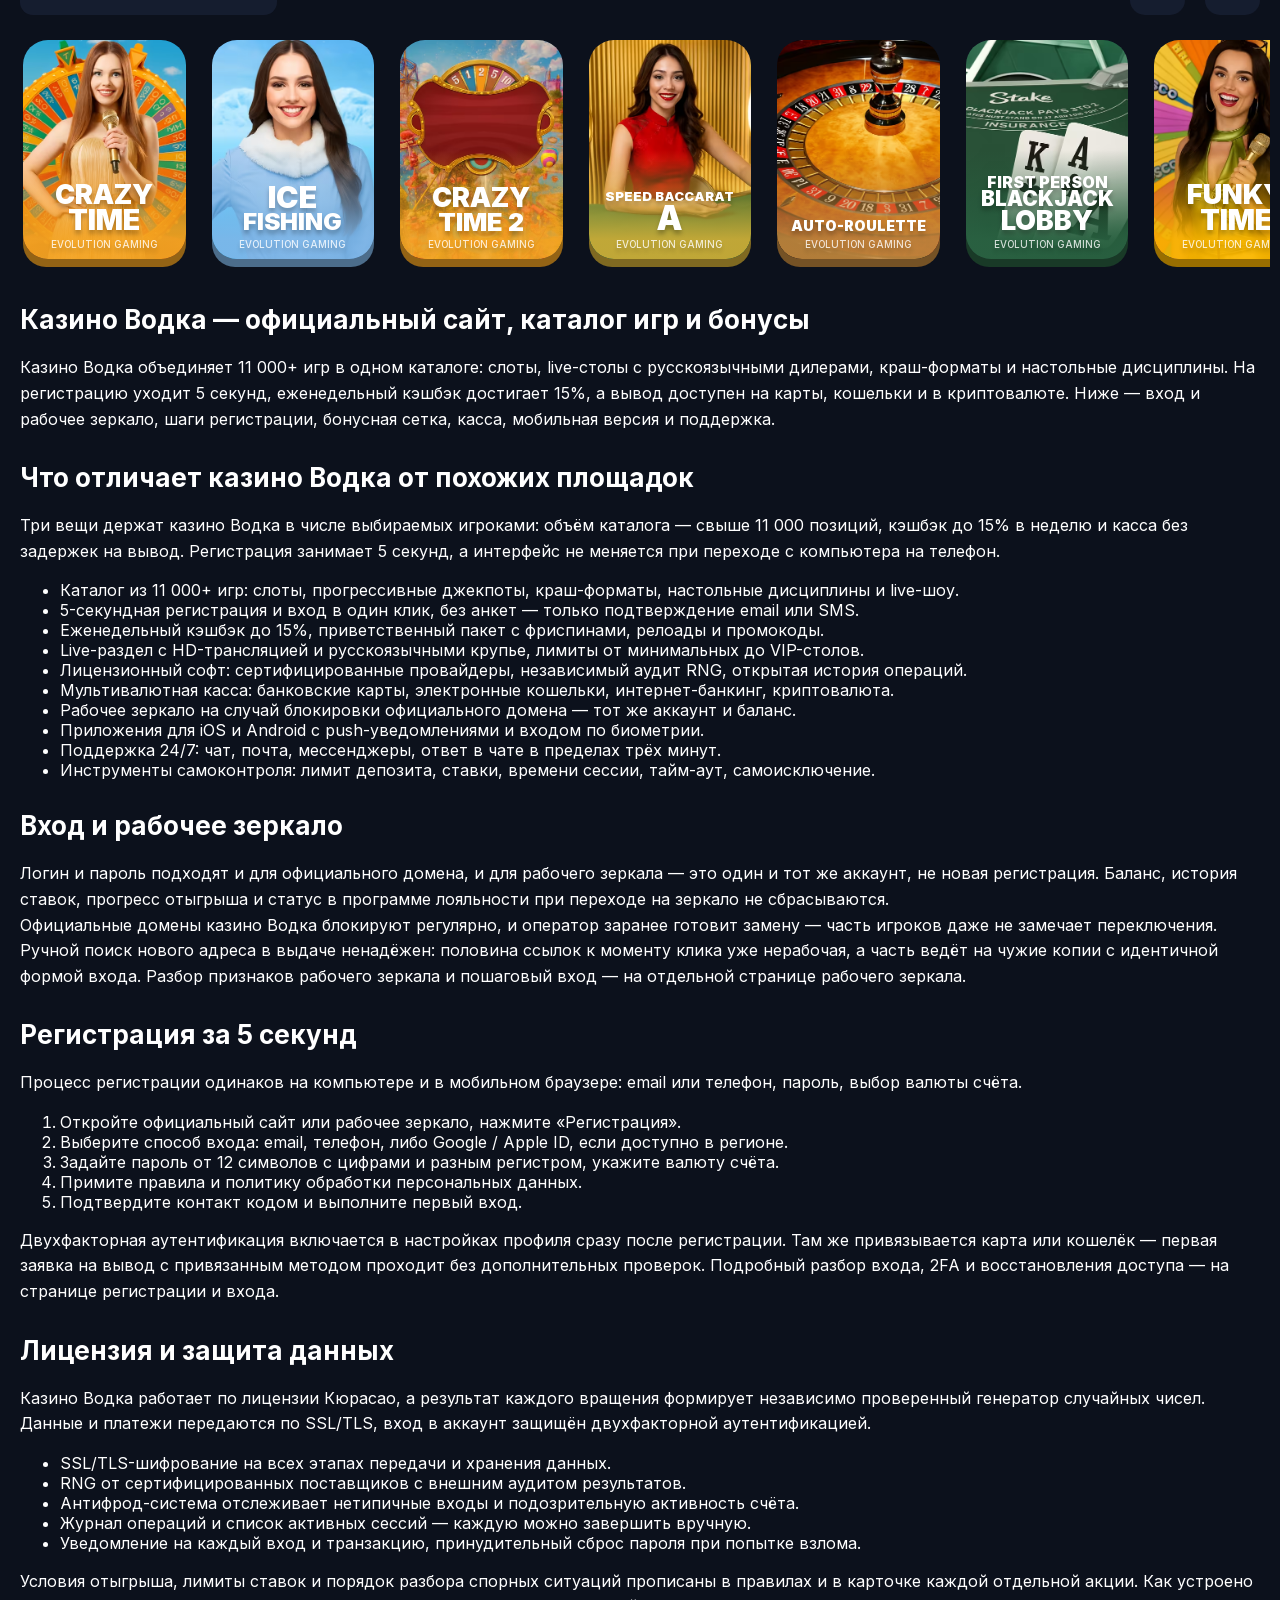
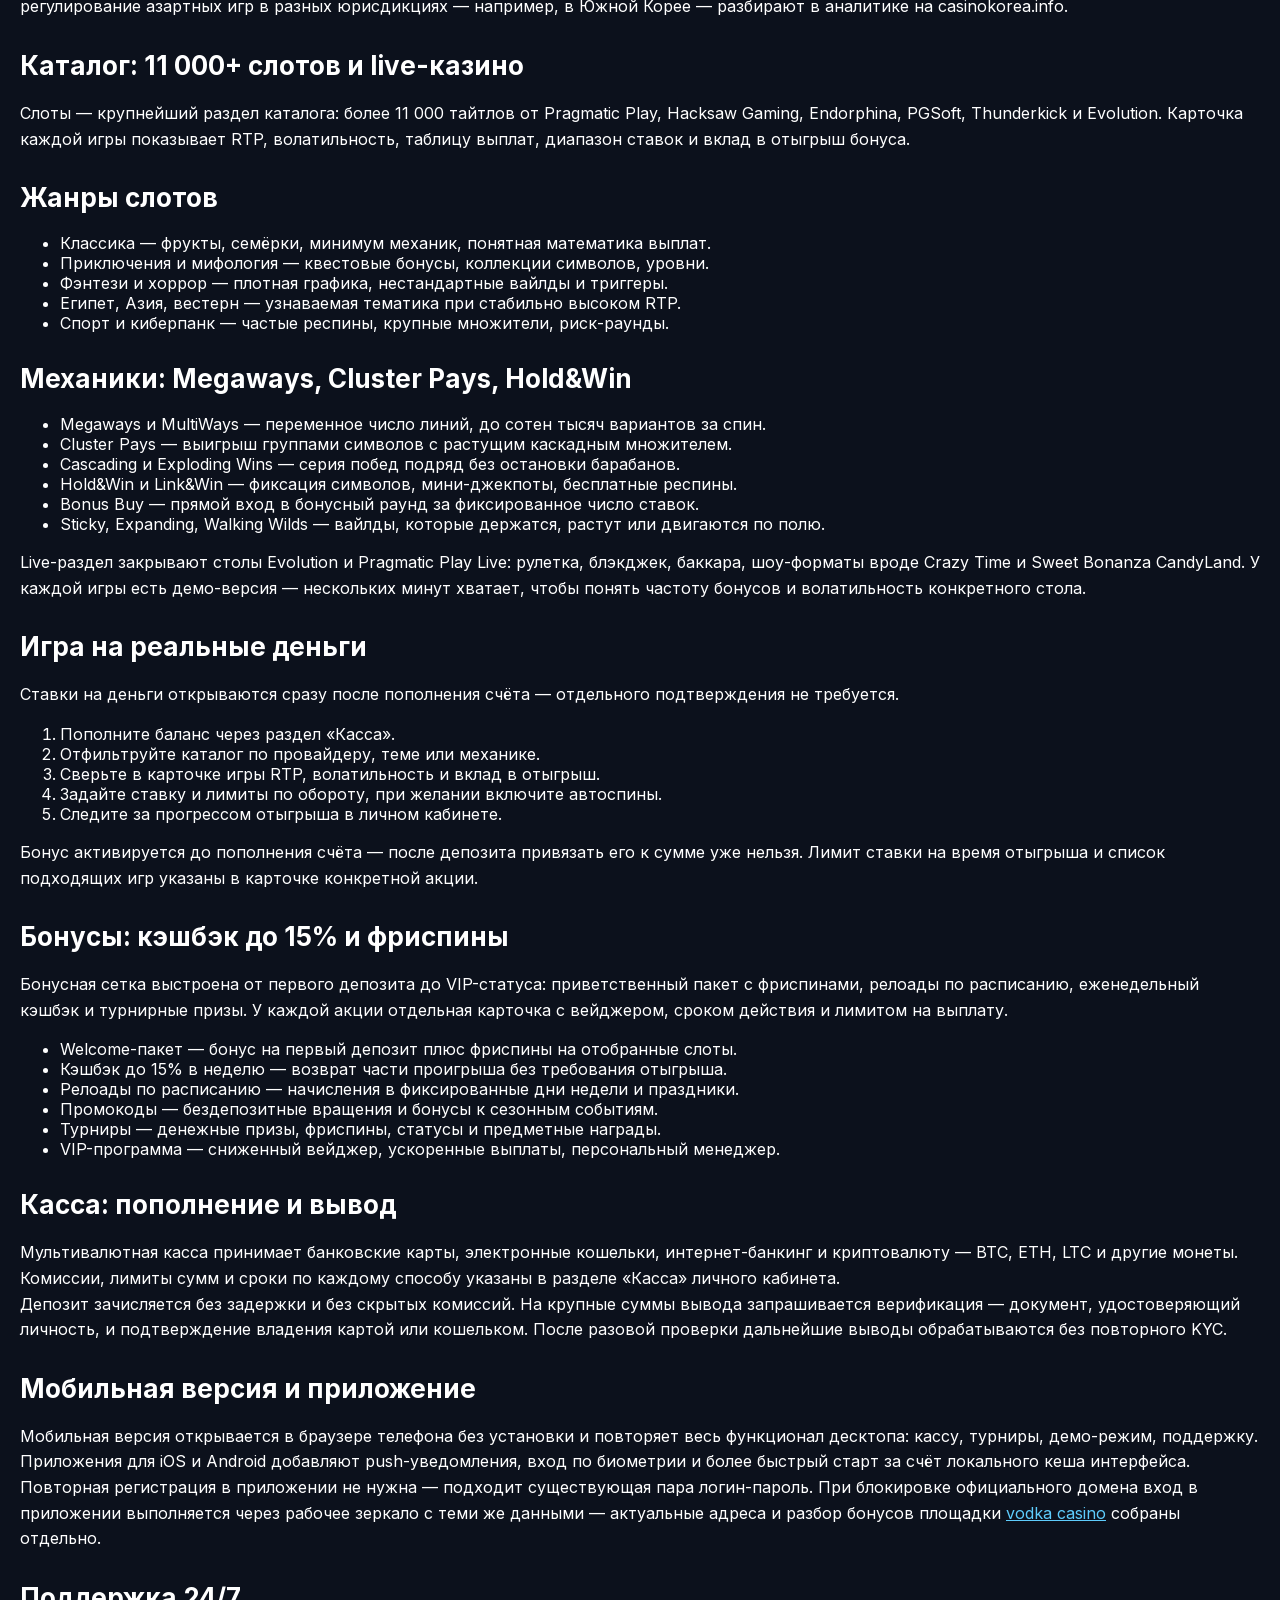
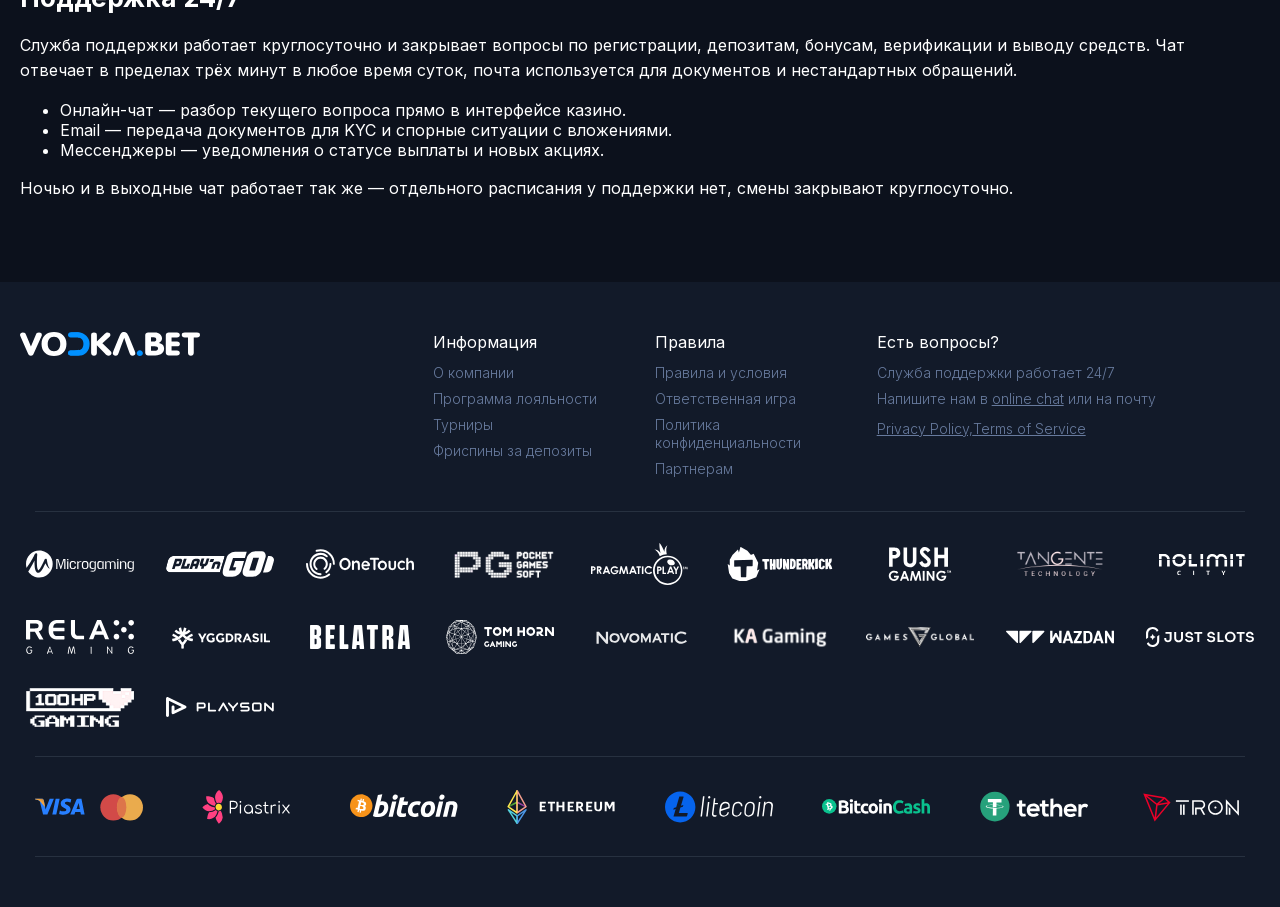
==== commit 4413ccf9: "Move language dropdown right of header buttons, fix click interception Two problems with the previou" ====
--- a/index.html
+++ b/index.html
@@ -97,25 +97,24 @@
 }
 </style>
 <style id="lang-switch-css">
-.lang-switch{position:relative;display:inline-block;margin-right:12px;font-family:inherit}
+.lang-switch{position:relative;display:inline-block;margin-left:12px;font-family:inherit;-webkit-tap-highlight-color:transparent}
 .lang-switch__btn{display:flex;align-items:center;gap:8px;background:var(--accent,#1a2534);
- color:var(--text,#fff);border:0;border-radius:10px;padding:10px 12px;cursor:pointer;
- font-size:14px;line-height:1;white-space:nowrap}
+ color:var(--text,#fff);border-radius:10px;padding:12px 14px;cursor:pointer;font-size:14px;
+ line-height:1;white-space:nowrap;user-select:none}
 .lang-switch__btn:hover{filter:brightness(1.15)}
-.lang-switch__btn svg{display:block;border-radius:2px}
+.lang-switch__btn svg{display:block;border-radius:2px;flex:none}
 .lang-switch__cur{font-weight:600}
 .lang-switch__chev{transition:transform .18s ease}
 .lang-switch[open] .lang-switch__chev{transform:rotate(180deg)}
-.lang-switch__list{position:absolute;top:calc(100% + 6px);right:0;min-width:180px;z-index:9999;
+.lang-switch__list{position:absolute;top:calc(100% + 8px);right:0;min-width:190px;z-index:99999;
  background:var(--accent,#1a2534);border-radius:12px;padding:6px;
- box-shadow:0 12px 32px rgba(0,0,0,.45);display:none}
+ box-shadow:0 14px 36px rgba(0,0,0,.5);display:none}
 .lang-switch[open] .lang-switch__list{display:block}
-.lang-switch__list a{display:flex;align-items:center;gap:10px;padding:9px 10px;border-radius:8px;
+.lang-switch__list a{display:flex;align-items:center;gap:10px;padding:10px;border-radius:8px;
  color:var(--text,#fff);text-decoration:none;font-size:14px;line-height:1;white-space:nowrap}
 .lang-switch__list a:hover{background:rgba(255,255,255,.10)}
 .lang-switch__list a[aria-current]{background:rgba(255,255,255,.16);font-weight:600}
-@media(max-width:640px){.lang-switch__cur,.lang-switch__chev{display:none}
- .lang-switch__btn{padding:10px}}
+@media(max-width:760px){.lang-switch__cur{display:none}.lang-switch__btn{padding:12px}}
 </style>
 </head>
     <body>
@@ -125,16 +124,6 @@
                     <div class="wrapper">
                         <a rel="nofollow" class="logo" href="#"><img src="img/g-006e11eba7.svg" alt="logo"></a>
                         <div class="flexWrap">
-<div class="lang-switch">
-  <button type="button" class="lang-switch__btn" aria-haspopup="true" aria-expanded="false" aria-label="Выбор языка"><svg viewBox="0 0 9 6" width="20" height="14" aria-hidden="true"><rect width="9" height="6" fill="#fff"/><rect y="2" width="9" height="2" fill="#0039A6"/><rect y="4" width="9" height="2" fill="#D52B1E"/></svg><span class="lang-switch__cur">Русский</span><svg class="lang-switch__chev" width="10" height="6" viewBox="0 0 10 6" aria-hidden="true"><path d="M1 1l4 4 4-4" stroke="currentColor" stroke-width="1.6" fill="none" stroke-linecap="round" stroke-linejoin="round"/></svg></button>
-  <div class="lang-switch__list">
-      <a href="./" hreflang="ru" aria-current="true"><svg viewBox="0 0 9 6" width="20" height="14" aria-hidden="true"><rect width="9" height="6" fill="#fff"/><rect y="2" width="9" height="2" fill="#0039A6"/><rect y="4" width="9" height="2" fill="#D52B1E"/></svg><span>Русский</span></a>
-      <a href="en/" hreflang="en"><svg viewBox="0 0 60 30" width="20" height="14" aria-hidden="true"><rect width="60" height="30" fill="#012169"/><path d="M0,0 60,30 M60,0 0,30" stroke="#fff" stroke-width="6"/><path d="M0,0 60,30 M60,0 0,30" stroke="#C8102E" stroke-width="3"/><path d="M30,0 V30 M0,15 H60" stroke="#fff" stroke-width="10"/><path d="M30,0 V30 M0,15 H60" stroke="#C8102E" stroke-width="6"/></svg><span>English</span></a>
-      <a href="pl/" hreflang="pl"><svg viewBox="0 0 8 5" width="20" height="14" aria-hidden="true"><rect width="8" height="5" fill="#fff"/><rect y="2.5" width="8" height="2.5" fill="#DC143C"/></svg><span>Polski</span></a>
-      <a href="az/" hreflang="az"><svg viewBox="0 0 12 6" width="20" height="14" aria-hidden="true"><rect width="12" height="2" fill="#00B5E2"/><rect y="2" width="12" height="2" fill="#EF3340"/><rect y="4" width="12" height="2" fill="#509E2F"/><circle cx="5.6" cy="3" r="1.1" fill="#fff"/><circle cx="6" cy="3" r="0.9" fill="#EF3340"/><circle cx="7.3" cy="3" r="0.42" fill="#fff"/></svg><span>Azərbaycan</span></a>
-      <a href="uz/" hreflang="uz"><svg viewBox="0 0 12 6" width="20" height="14" aria-hidden="true"><rect width="12" height="1.9" fill="#0099B5"/><rect y="1.9" width="12" height="2.2" fill="#fff"/><rect y="4.1" width="12" height="1.9" fill="#1EB53A"/><rect y="1.82" width="12" height="0.16" fill="#CE1126"/><rect y="4.02" width="12" height="0.16" fill="#CE1126"/><circle cx="2.2" cy="0.95" r="0.62" fill="#fff"/><circle cx="2.5" cy="0.95" r="0.52" fill="#0099B5"/><circle cx="3.5" cy="0.6" r="0.16" fill="#fff"/><circle cx="3.5" cy="1.3" r="0.16" fill="#fff"/><circle cx="4.2" cy="0.6" r="0.16" fill="#fff"/><circle cx="4.2" cy="1.3" r="0.16" fill="#fff"/></svg><span>O'zbekcha</span></a>
-  </div>
-</div>
 
                             <a rel="nofollow" class="search newMainStyle" href="#">
                                 <svg width="64" height="64" viewbox="0 0 64 64" fill="none" xmlns="http://www.w3.org/2000/svg">
@@ -152,7 +141,18 @@
                                 <div class="newMainStyle blue unAuthBtn"><span>Зарегистрироваться</span></div>
                                 <div class="newMainStyle unAuthBtn"><span>Войти</span></div>
                             </div>
-                        </div>
+                        
+<div class="lang-switch">
+  <div class="lang-switch__btn" role="button" tabindex="0" aria-haspopup="true" aria-expanded="false" aria-label="Выбор языка"><svg viewBox="0 0 9 6" width="20" height="14" aria-hidden="true"><rect width="9" height="6" fill="#fff"/><rect y="2" width="9" height="2" fill="#0039A6"/><rect y="4" width="9" height="2" fill="#D52B1E"/></svg><span class="lang-switch__cur">Русский</span><svg class="lang-switch__chev" width="10" height="6" viewBox="0 0 10 6" aria-hidden="true"><path d="M1 1l4 4 4-4" stroke="currentColor" stroke-width="1.6" fill="none" stroke-linecap="round" stroke-linejoin="round"/></svg></div>
+  <div class="lang-switch__list">
+      <a href="./" hreflang="ru" data-keep aria-current="true"><svg viewBox="0 0 9 6" width="20" height="14" aria-hidden="true"><rect width="9" height="6" fill="#fff"/><rect y="2" width="9" height="2" fill="#0039A6"/><rect y="4" width="9" height="2" fill="#D52B1E"/></svg><span>Русский</span></a>
+      <a href="en/" hreflang="en" data-keep><svg viewBox="0 0 60 30" width="20" height="14" aria-hidden="true"><rect width="60" height="30" fill="#012169"/><path d="M0,0 60,30 M60,0 0,30" stroke="#fff" stroke-width="6"/><path d="M0,0 60,30 M60,0 0,30" stroke="#C8102E" stroke-width="3"/><path d="M30,0 V30 M0,15 H60" stroke="#fff" stroke-width="10"/><path d="M30,0 V30 M0,15 H60" stroke="#C8102E" stroke-width="6"/></svg><span>English</span></a>
+      <a href="pl/" hreflang="pl" data-keep><svg viewBox="0 0 8 5" width="20" height="14" aria-hidden="true"><rect width="8" height="5" fill="#fff"/><rect y="2.5" width="8" height="2.5" fill="#DC143C"/></svg><span>Polski</span></a>
+      <a href="az/" hreflang="az" data-keep><svg viewBox="0 0 12 6" width="20" height="14" aria-hidden="true"><rect width="12" height="2" fill="#00B5E2"/><rect y="2" width="12" height="2" fill="#EF3340"/><rect y="4" width="12" height="2" fill="#509E2F"/><circle cx="5.6" cy="3" r="1.1" fill="#fff"/><circle cx="6" cy="3" r="0.9" fill="#EF3340"/><circle cx="7.3" cy="3" r="0.42" fill="#fff"/></svg><span>Azərbaycan</span></a>
+      <a href="uz/" hreflang="uz" data-keep><svg viewBox="0 0 12 6" width="20" height="14" aria-hidden="true"><rect width="12" height="1.9" fill="#0099B5"/><rect y="1.9" width="12" height="2.2" fill="#fff"/><rect y="4.1" width="12" height="1.9" fill="#1EB53A"/><rect y="1.82" width="12" height="0.16" fill="#CE1126"/><rect y="4.02" width="12" height="0.16" fill="#CE1126"/><circle cx="2.2" cy="0.95" r="0.62" fill="#fff"/><circle cx="2.5" cy="0.95" r="0.52" fill="#0099B5"/><circle cx="3.5" cy="0.6" r="0.16" fill="#fff"/><circle cx="3.5" cy="1.3" r="0.16" fill="#fff"/><circle cx="4.2" cy="0.6" r="0.16" fill="#fff"/><circle cx="4.2" cy="1.3" r="0.16" fill="#fff"/></svg><span>O'zbekcha</span></a>
+  </div>
+</div>
+</div>
                     </div>
                 </div>
 
@@ -1370,19 +1370,31 @@
 </script>
 <script id="lang-switch-js">
 (function(){
+  function closeAll(except){
+    var a=document.querySelectorAll('.lang-switch[open]');
+    for(var i=0;i<a.length;i++){ if(a[i]!==except){ a[i].removeAttribute('open');
+      var b=a[i].querySelector('.lang-switch__btn'); if(b)b.setAttribute('aria-expanded','false'); } }
+  }
   document.addEventListener('click',function(e){
-    var all=document.querySelectorAll('.lang-switch');
-    var btn=e.target.closest?e.target.closest('.lang-switch__btn'):null;
-    var host=btn?btn.parentNode:null;
-    for(var i=0;i<all.length;i++){if(all[i]!==host)all[i].removeAttribute('open');}
-    if(btn){var o=host.hasAttribute('open');
-      if(o){host.removeAttribute('open');}else{host.setAttribute('open','');}
-      btn.setAttribute('aria-expanded',o?'false':'true');e.preventDefault();}
-  });
+    var t=e.target;
+    var btn=t.closest?t.closest('.lang-switch__btn'):null;
+    if(btn){
+      e.stopPropagation();
+      var host=btn.parentNode, wasOpen=host.hasAttribute('open');
+      closeAll(host);
+      if(wasOpen){host.removeAttribute('open');btn.setAttribute('aria-expanded','false');}
+      else{host.setAttribute('open','');btn.setAttribute('aria-expanded','true');}
+      return;
+    }
+    if(t.closest&&t.closest('.lang-switch__list')){ e.stopPropagation(); return; }
+    closeAll(null);
+  },true);
   document.addEventListener('keydown',function(e){
-    if(e.key==='Escape'){var a=document.querySelectorAll('.lang-switch[open]');
-      for(var i=0;i<a.length;i++)a[i].removeAttribute('open');}
-  });
+    if(e.key==='Escape'){closeAll(null);return;}
+    if((e.key==='Enter'||e.key===' ')&&e.target.classList&&e.target.classList.contains('lang-switch__btn')){
+      e.preventDefault();e.stopPropagation();e.target.click();
+    }
+  },true);
 })();
 </script>
 </body>
